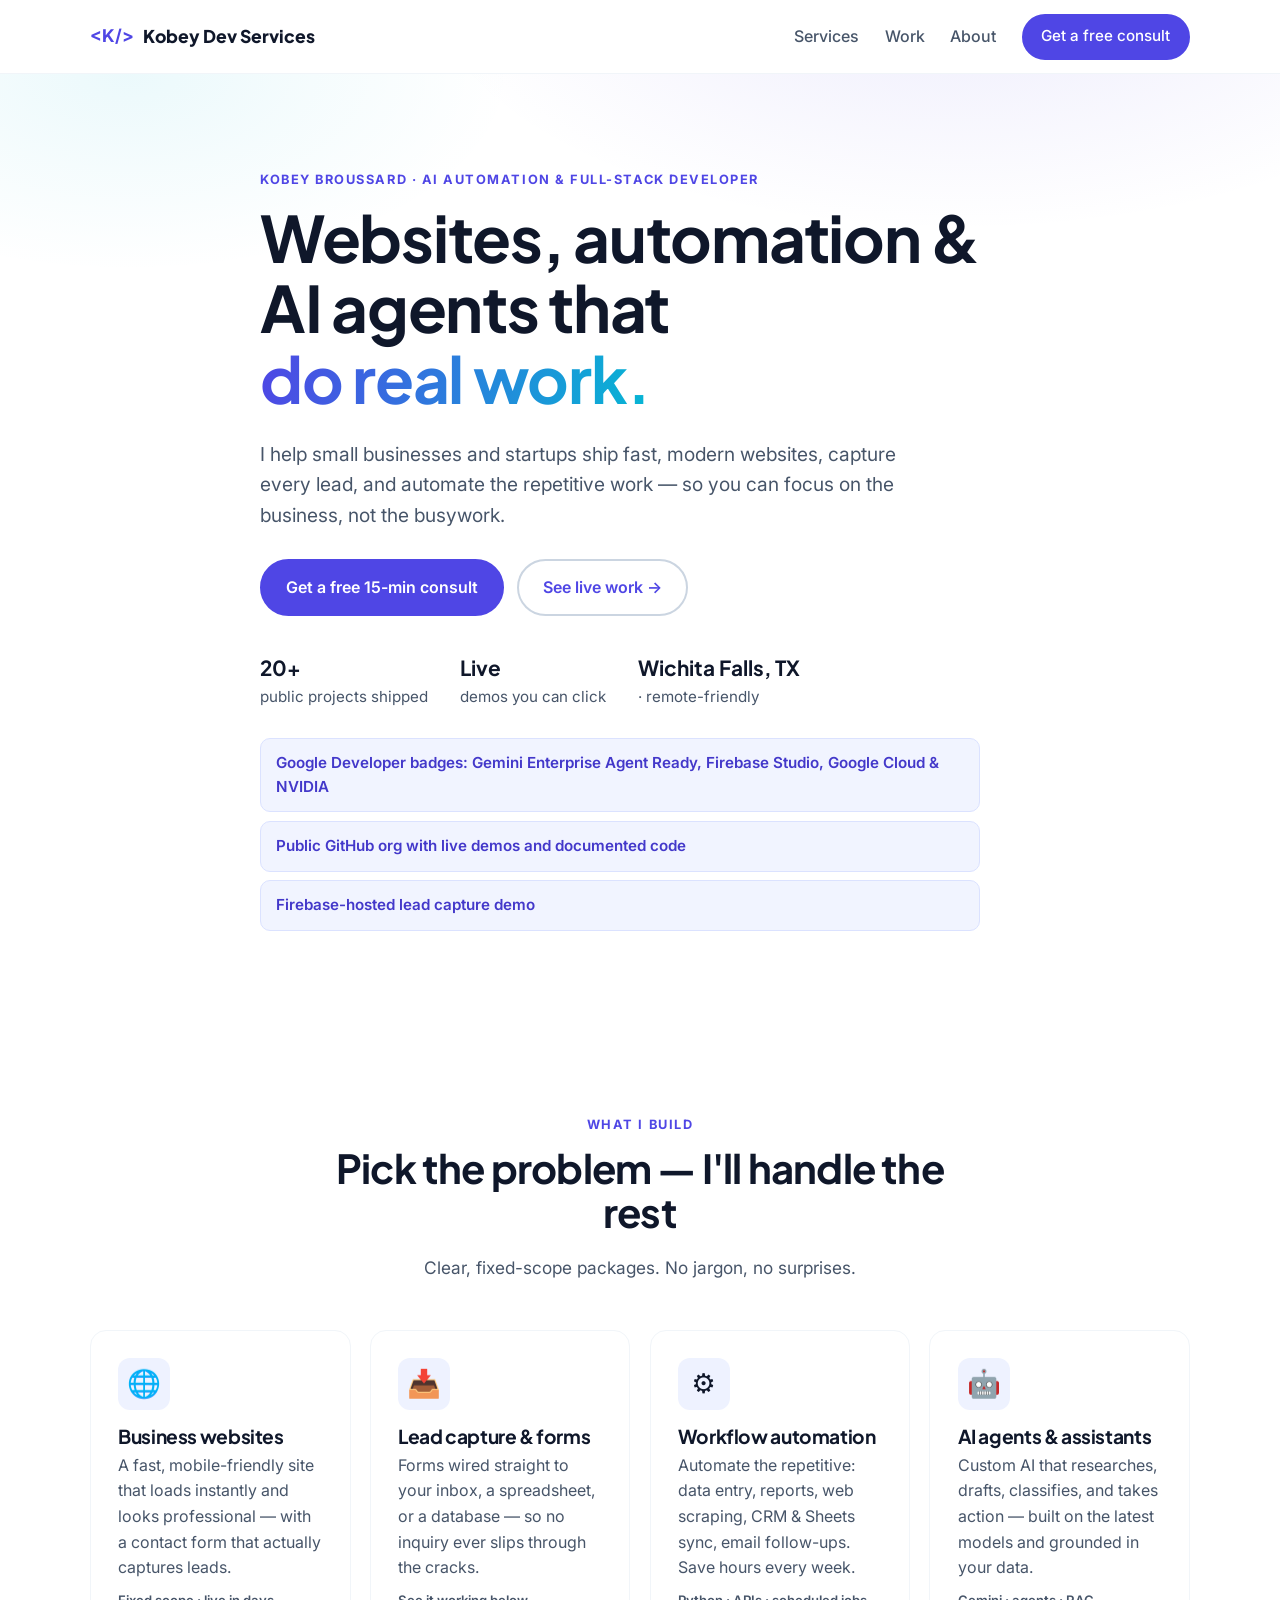
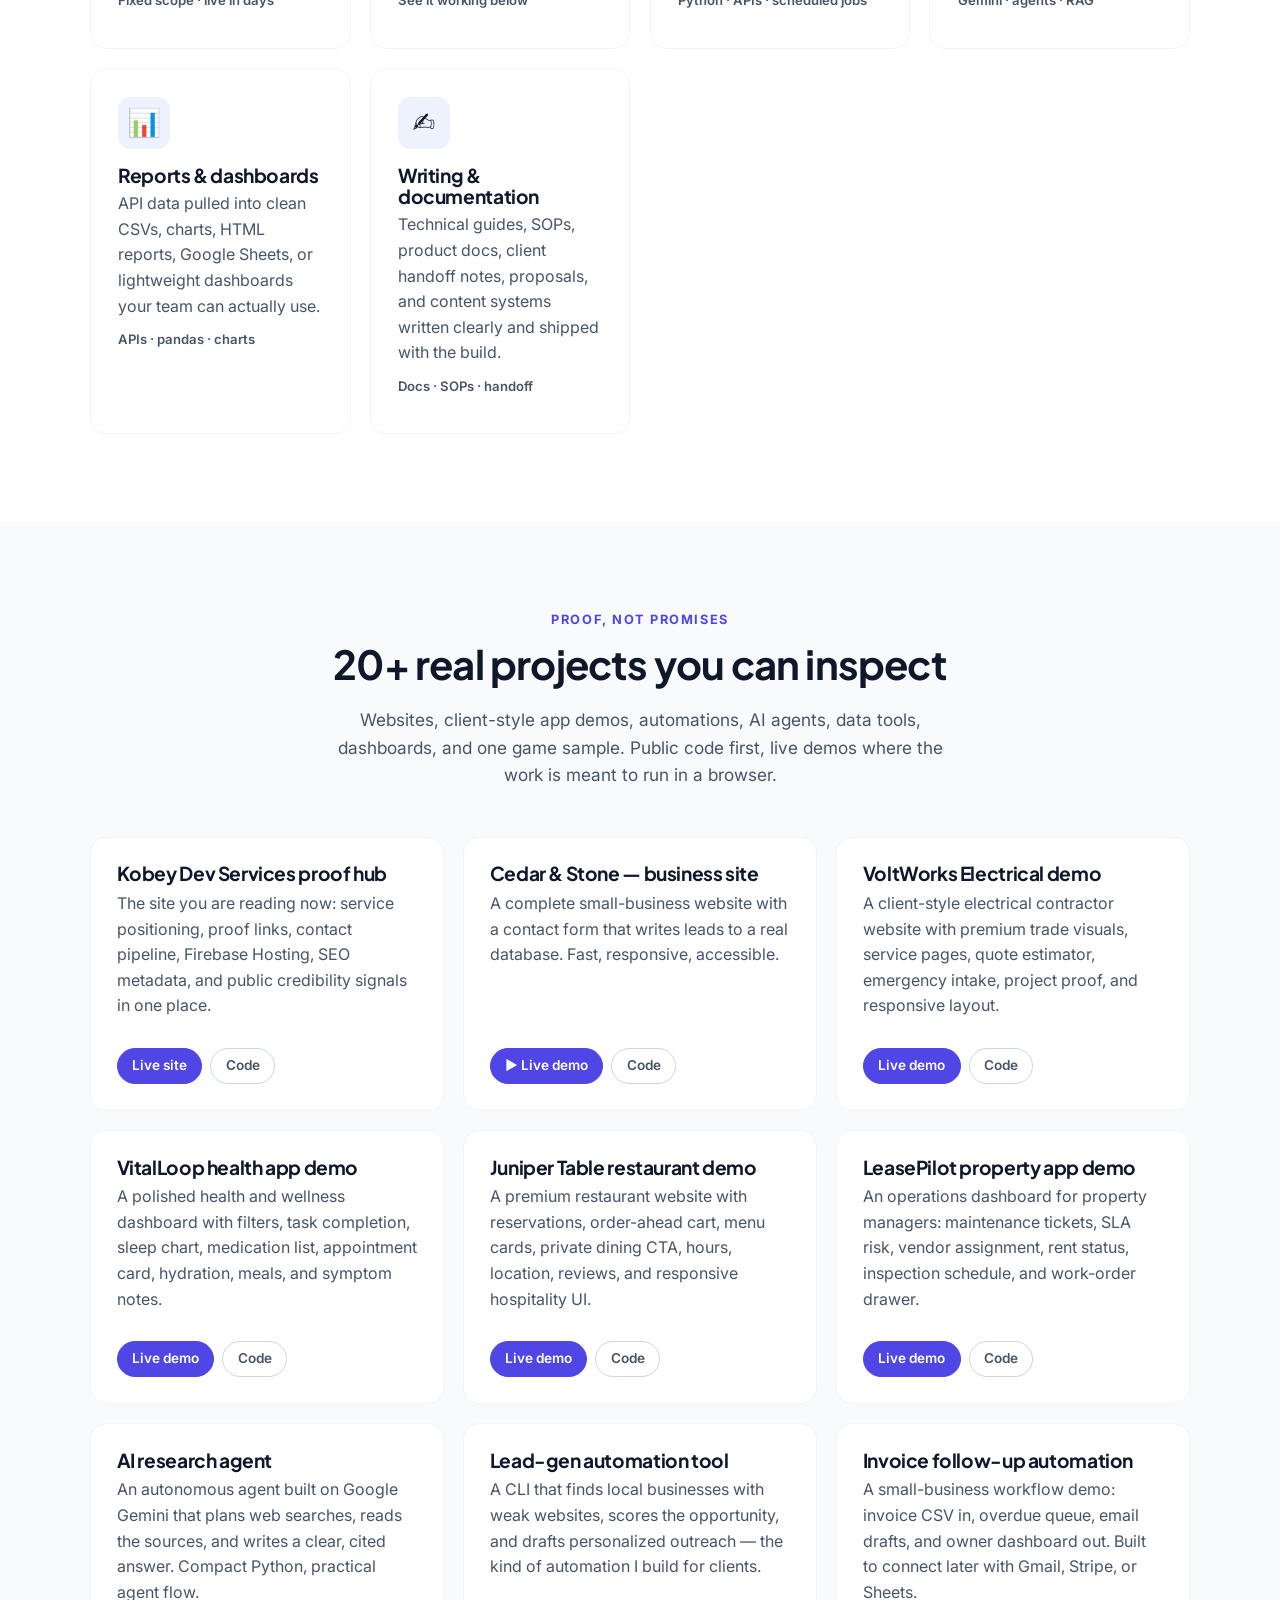
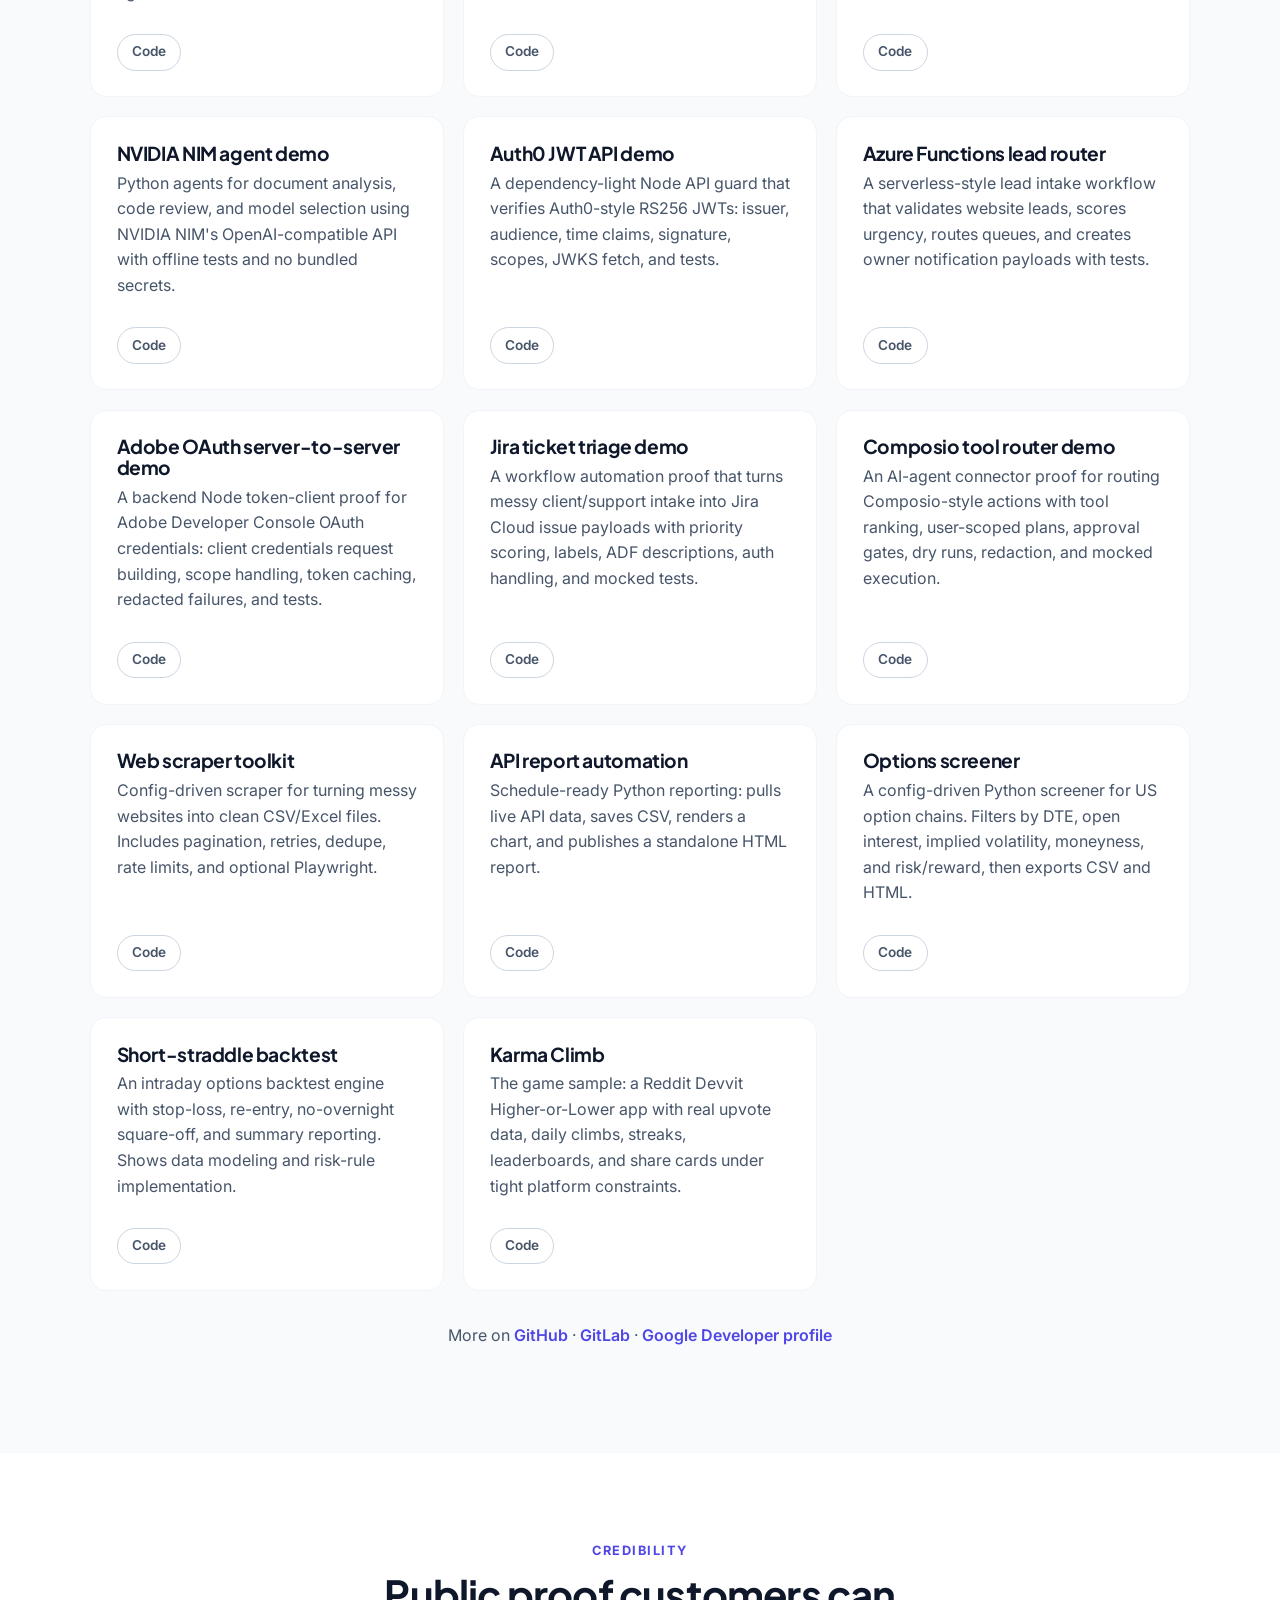
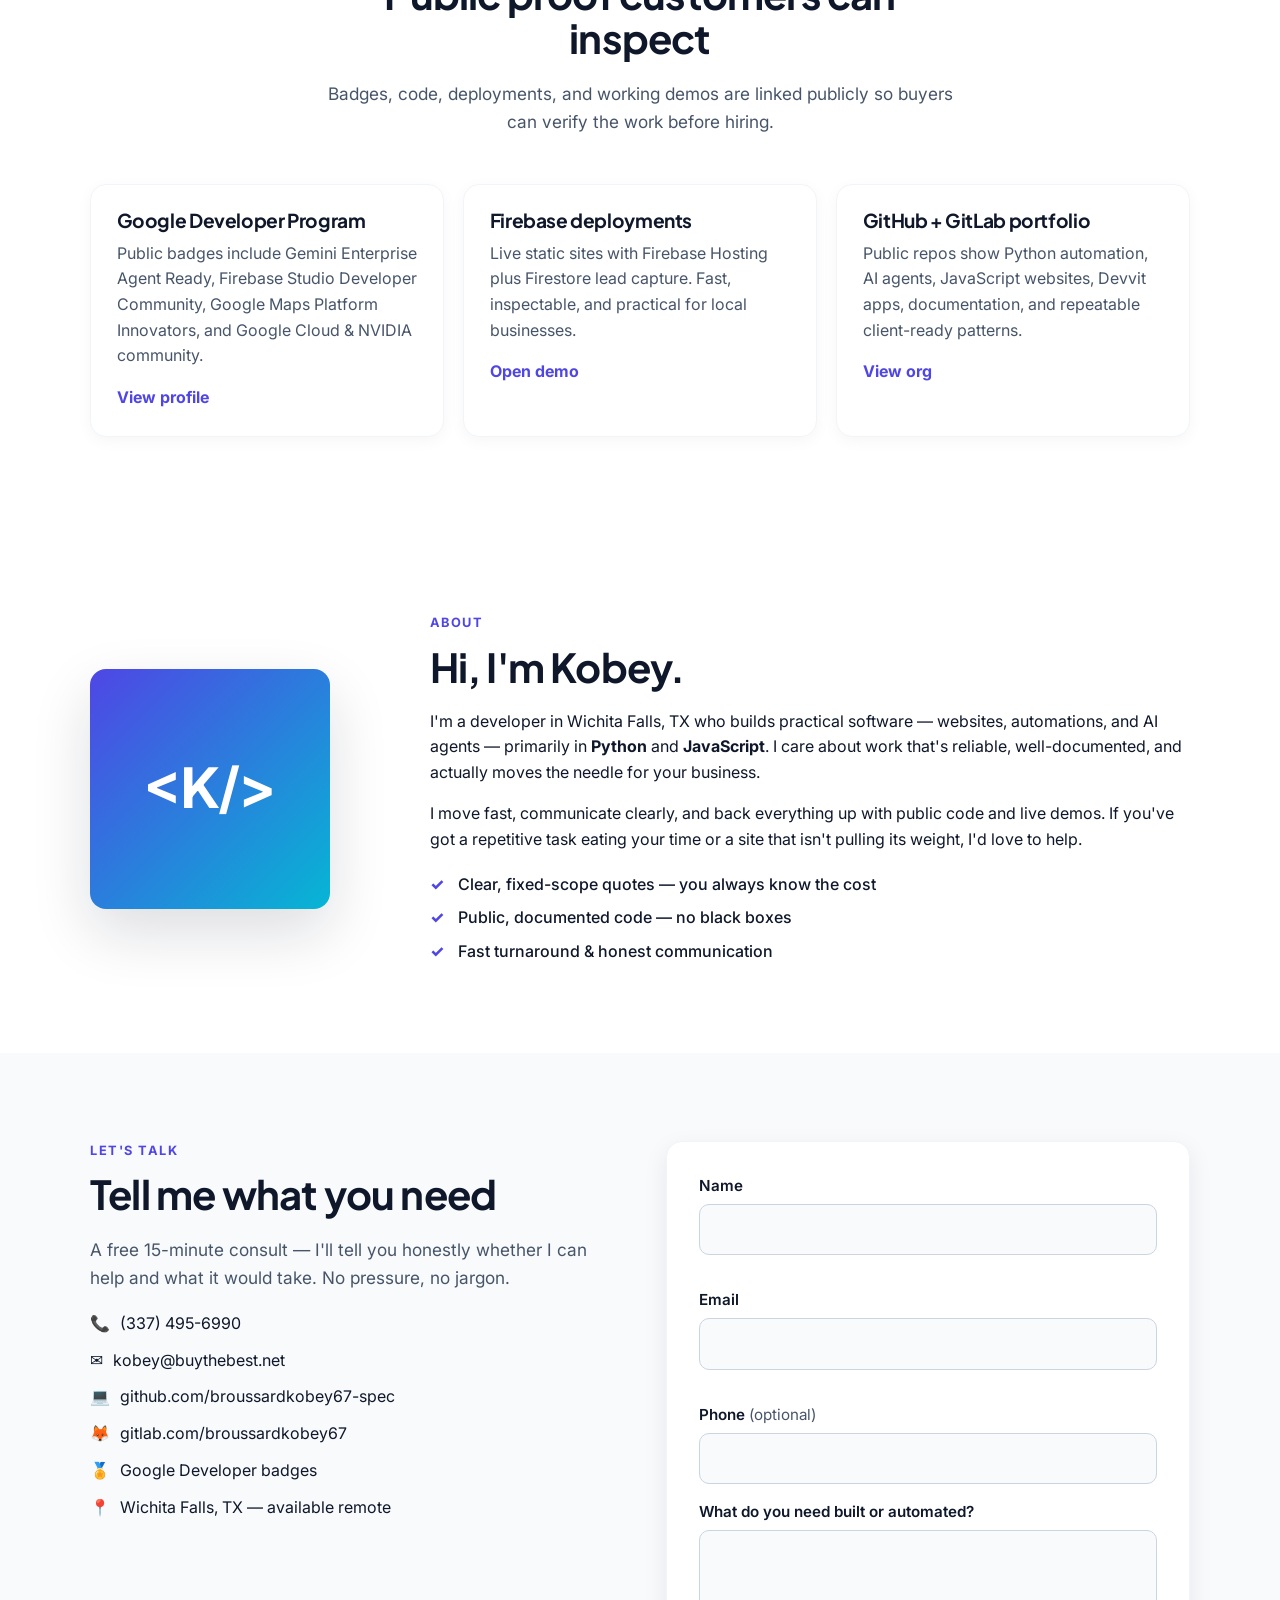
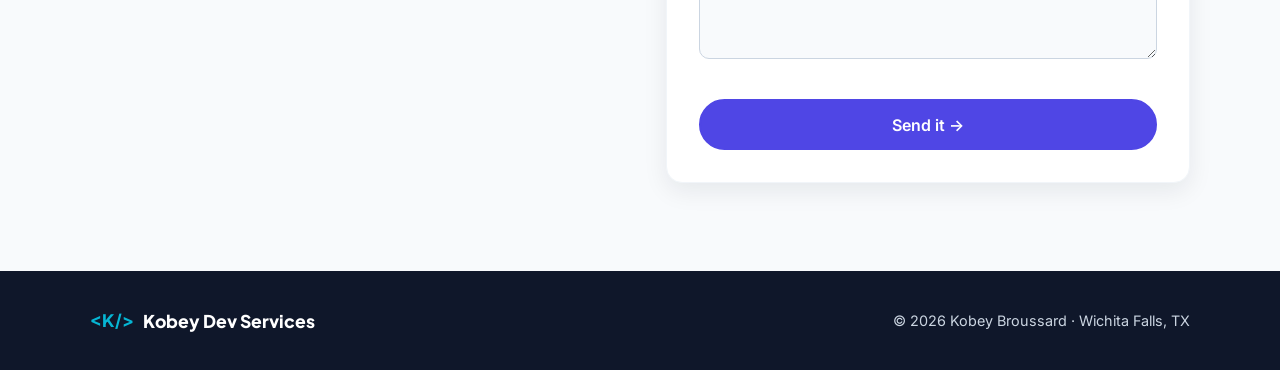
==== index.html @ c9ac6aba "Add Composio connector proof link" ====
<!DOCTYPE html>
<html lang="en">
<head>
  <meta charset="UTF-8" />
  <meta name="viewport" content="width=device-width, initial-scale=1.0" />
  <title>Kobey Broussard | Kobey Dev Services — AI Automation & Web Development</title>
  <meta name="description" content="Kobey Broussard (Kobey Dev Services) — I build business websites, lead-capture forms, workflow automation, and AI agents for small businesses and startups. Wichita Falls, TX. Available for freelance & contract work." />
  <meta name="author" content="Kobey Broussard" />
  <meta name="keywords" content="web developer, AI automation, AI agents, business websites, freelance developer, workflow automation, Python, JavaScript, Wichita Falls TX, small business websites" />
  <meta name="robots" content="index, follow, max-image-preview:large" />
  <meta name="theme-color" content="#4f46e5" />
  <link rel="canonical" href="https://kobeydev.web.app/" />

  <!-- Open Graph -->
  <meta property="og:title" content="Kobey Broussard | Kobey Dev Services" />
  <meta property="og:description" content="Websites, automation, and AI agents that do real work — built fast, built right." />
  <meta property="og:type" content="website" />
  <meta property="og:url" content="https://kobeydev.web.app/" />
  <meta property="og:site_name" content="Kobey Dev Services" />
  <meta property="og:locale" content="en_US" />
  <meta property="og:image" content="https://kobeydev.web.app/assets/og-image.png" />
  <meta property="og:image:width" content="1200" />
  <meta property="og:image:height" content="630" />
  <meta property="og:image:alt" content="Kobey Dev Services — websites, automation & AI agents that do real work." />

  <!-- Twitter Card -->
  <meta name="twitter:card" content="summary_large_image" />
  <meta name="twitter:title" content="Kobey Broussard | Kobey Dev Services" />
  <meta name="twitter:description" content="Websites, automation, and AI agents that do real work — built fast, built right." />
  <meta name="twitter:image" content="https://kobeydev.web.app/assets/og-image.png" />

  <link rel="icon" href="assets/favicon.svg" type="image/svg+xml" />
  <link rel="apple-touch-icon" href="assets/apple-touch-icon.png" />
  <link rel="preconnect" href="https://fonts.googleapis.com" />
  <link rel="preconnect" href="https://fonts.gstatic.com" crossorigin />
  <link href="https://fonts.googleapis.com/css2?family=Plus+Jakarta+Sans:wght@500;600;700;800&family=Inter:wght@400;500;600&display=swap" rel="stylesheet" />
  <link rel="stylesheet" href="css/styles.css?v=20260613" />

  <script type="application/ld+json">
  {
    "@context": "https://schema.org",
    "@graph": [
      {
        "@type": "ProfessionalService",
        "@id": "https://kobeydev.web.app/#business",
        "name": "Kobey Dev Services",
        "description": "Web development, workflow automation, AI agents, data cleanup, dashboards, and technical writing for small businesses and startups.",
        "url": "https://kobeydev.web.app/",
        "image": "https://kobeydev.web.app/assets/og-image.png",
        "telephone": "+1-337-495-6990",
        "email": "kobey@buythebest.net",
        "priceRange": "$$",
        "areaServed": { "@type": "Country", "name": "United States" },
        "address": {
          "@type": "PostalAddress",
          "addressLocality": "Wichita Falls",
          "addressRegion": "TX",
          "addressCountry": "US"
        },
        "founder": { "@id": "https://kobeydev.web.app/#kobey" },
        "knowsAbout": ["Web Development", "Workflow Automation", "AI Agents", "Python", "JavaScript", "Lead Generation", "Web Scraping", "Dashboards", "Technical Writing"],
        "makesOffer": [
          { "@type": "Offer", "itemOffered": { "@type": "Service", "name": "Business websites" } },
          { "@type": "Offer", "itemOffered": { "@type": "Service", "name": "Lead capture & forms" } },
          { "@type": "Offer", "itemOffered": { "@type": "Service", "name": "Workflow automation" } },
          { "@type": "Offer", "itemOffered": { "@type": "Service", "name": "AI agents & assistants" } },
          { "@type": "Offer", "itemOffered": { "@type": "Service", "name": "Data scraping & cleanup" } },
          { "@type": "Offer", "itemOffered": { "@type": "Service", "name": "Technical writing & documentation" } }
        ]
      },
      {
        "@type": "Person",
        "@id": "https://kobeydev.web.app/#kobey",
        "name": "Kobey Broussard",
        "jobTitle": "AI Automation & Full-Stack Developer",
        "url": "https://kobeydev.web.app/",
        "worksFor": { "@id": "https://kobeydev.web.app/#business" },
        "knowsLanguage": "en",
        "address": {
          "@type": "PostalAddress",
          "addressLocality": "Wichita Falls",
          "addressRegion": "TX",
          "addressCountry": "US"
        },
        "sameAs": [
          "https://github.com/broussardkobey67-spec",
          "https://gitlab.com/broussardkobey67",
          "https://me.developers.google.com/u/116492041557080639666"
        ]
      }
    ]
  }
  </script>
  <script>document.documentElement.classList.add("js");</script>
</head>
<body>
  <a class="skip-link" href="#main">Skip to content</a>

  <header class="site-header" id="top">
    <div class="container nav-bar">
      <a class="brand" href="#top" aria-label="Kobey Dev Services home">
        <span class="brand-mark" aria-hidden="true">&lt;K/&gt;</span>
        <span class="brand-name">Kobey Dev Services</span>
      </a>
      <button class="nav-toggle" aria-expanded="false" aria-controls="nav-menu" aria-label="Open menu">
        <span></span><span></span><span></span>
      </button>
      <nav id="nav-menu" class="nav-menu" aria-label="Primary">
        <a href="#services">Services</a>
        <a href="#work">Work</a>
        <a href="#about">About</a>
        <a class="btn btn-sm" href="#contact">Get a free consult</a>
      </nav>
    </div>
  </header>

  <main id="main">
    <!-- HERO -->
    <section class="hero">
      <div class="container hero-inner reveal">
        <p class="eyebrow">Kobey Broussard · AI Automation &amp; Full-Stack Developer</p>
        <h1>Websites, automation &amp; AI agents that<br><span class="grad">do real work.</span></h1>
        <p class="lead">I help small businesses and startups ship fast, modern websites,
          capture every lead, and automate the repetitive work — so you can focus on the
          business, not the busywork.</p>
        <div class="hero-actions">
          <a class="btn" href="#contact">Get a free 15-min consult</a>
          <a class="btn btn-ghost" href="#work">See live work →</a>
        </div>
        <ul class="trust-row">
          <li><strong>20+</strong> public projects shipped</li>
          <li><strong>Live</strong> demos you can click</li>
          <li><strong>Wichita Falls, TX</strong> · remote-friendly</li>
        </ul>
        <div class="cred-strip" aria-label="Credibility signals">
          <a href="https://me.developers.google.com/u/116492041557080639666" target="_blank" rel="noopener">
            Google Developer badges: Gemini Enterprise Agent Ready, Firebase Studio, Google Cloud &amp; NVIDIA
          </a>
          <a href="https://github.com/git-agent-swarm" target="_blank" rel="noopener">
            Public GitHub org with live demos and documented code
          </a>
          <a href="https://cedarstone-demo.web.app" target="_blank" rel="noopener">
            Firebase-hosted lead capture demo
          </a>
        </div>
      </div>
    </section>

    <!-- SERVICES -->
    <section class="section" id="services">
      <div class="container">
        <header class="section-head reveal">
          <p class="eyebrow">What I build</p>
          <h2>Pick the problem — I'll handle the rest</h2>
          <p class="section-sub">Clear, fixed-scope packages. No jargon, no surprises.</p>
        </header>
        <div class="card-grid">
          <article class="card reveal">
            <div class="card-icon">🌐</div>
            <h3>Business websites</h3>
            <p>A fast, mobile-friendly site that loads instantly and looks professional —
              with a contact form that actually captures leads.</p>
            <p class="card-tag">Fixed scope · live in days</p>
          </article>
          <article class="card reveal">
            <div class="card-icon">📥</div>
            <h3>Lead capture &amp; forms</h3>
            <p>Forms wired straight to your inbox, a spreadsheet, or a database — so no
              inquiry ever slips through the cracks.</p>
            <p class="card-tag">See it working below</p>
          </article>
          <article class="card reveal">
            <div class="card-icon">⚙️</div>
            <h3>Workflow automation</h3>
            <p>Automate the repetitive: data entry, reports, web scraping, CRM &amp; Sheets
              sync, email follow-ups. Save hours every week.</p>
            <p class="card-tag">Python · APIs · scheduled jobs</p>
          </article>
          <article class="card reveal">
            <div class="card-icon">🤖</div>
            <h3>AI agents &amp; assistants</h3>
            <p>Custom AI that researches, drafts, classifies, and takes action — built on
              the latest models and grounded in your data.</p>
            <p class="card-tag">Gemini · agents · RAG</p>
          </article>
          <article class="card reveal">
            <div class="card-icon">📊</div>
            <h3>Reports &amp; dashboards</h3>
            <p>API data pulled into clean CSVs, charts, HTML reports, Google Sheets, or
              lightweight dashboards your team can actually use.</p>
            <p class="card-tag">APIs · pandas · charts</p>
          </article>
          <article class="card reveal">
            <div class="card-icon">✍️</div>
            <h3>Writing &amp; documentation</h3>
            <p>Technical guides, SOPs, product docs, client handoff notes, proposals, and
              content systems written clearly and shipped with the build.</p>
            <p class="card-tag">Docs · SOPs · handoff</p>
          </article>
        </div>
      </div>
    </section>

    <!-- WORK -->
    <section class="section section-alt" id="work">
      <div class="container">
        <header class="section-head reveal">
          <p class="eyebrow">Proof, not promises</p>
          <h2>20+ real projects you can inspect</h2>
          <p class="section-sub">Websites, client-style app demos, automations, AI agents,
            data tools, dashboards, and one game sample. Public code first, live demos where the work is meant to run in a browser.</p>
        </header>
        <div class="work-grid">
          <article class="work-card reveal">
            <h3>Kobey Dev Services proof hub</h3>
            <p>The site you are reading now: service positioning, proof links, contact pipeline,
              Firebase Hosting, SEO metadata, and public credibility signals in one place.</p>
            <div class="work-links">
              <a class="pill pill-live" href="https://kobeydev.web.app" target="_blank" rel="noopener">Live site</a>
              <a class="pill" href="https://github.com/git-agent-swarm/kobey-dev-services" target="_blank" rel="noopener">Code</a>
            </div>
          </article>
          <article class="work-card reveal">
            <h3>Cedar &amp; Stone — business site</h3>
            <p>A complete small-business website with a contact form that writes leads to a
              real database. Fast, responsive, accessible.</p>
            <div class="work-links">
              <a class="pill pill-live" href="https://cedarstone-demo.web.app" target="_blank" rel="noopener">▶ Live demo</a>
              <a class="pill" href="https://github.com/git-agent-swarm/smallbiz-website" target="_blank" rel="noopener">Code</a>
            </div>
          </article>
          <article class="work-card reveal">
            <h3>VoltWorks Electrical demo</h3>
            <p>A client-style electrical contractor website with premium trade visuals, service
              pages, quote estimator, emergency intake, project proof, and responsive layout.</p>
            <div class="work-links">
              <a class="pill pill-live" href="https://kobeydev.web.app/demos/voltworks/" target="_blank" rel="noopener">Live demo</a>
              <a class="pill" href="https://github.com/git-agent-swarm/kobey-dev-services/tree/main/demos/voltworks" target="_blank" rel="noopener">Code</a>
            </div>
          </article>
          <article class="work-card reveal">
            <h3>VitalLoop health app demo</h3>
            <p>A polished health and wellness dashboard with filters, task completion, sleep
              chart, medication list, appointment card, hydration, meals, and symptom notes.</p>
            <div class="work-links">
              <a class="pill pill-live" href="https://kobeydev.web.app/demos/vitalloop/" target="_blank" rel="noopener">Live demo</a>
              <a class="pill" href="https://github.com/git-agent-swarm/kobey-dev-services/tree/main/demos/vitalloop" target="_blank" rel="noopener">Code</a>
            </div>
          </article>
          <article class="work-card reveal">
            <h3>Juniper Table restaurant demo</h3>
            <p>A premium restaurant website with reservations, order-ahead cart, menu cards,
              private dining CTA, hours, location, reviews, and responsive hospitality UI.</p>
            <div class="work-links">
              <a class="pill pill-live" href="https://kobeydev.web.app/demos/juniper-table/" target="_blank" rel="noopener">Live demo</a>
              <a class="pill" href="https://github.com/git-agent-swarm/kobey-dev-services/tree/main/demos/juniper-table" target="_blank" rel="noopener">Code</a>
            </div>
          </article>
          <article class="work-card reveal">
            <h3>LeasePilot property app demo</h3>
            <p>An operations dashboard for property managers: maintenance tickets, SLA risk,
              vendor assignment, rent status, inspection schedule, and work-order drawer.</p>
            <div class="work-links">
              <a class="pill pill-live" href="https://kobeydev.web.app/demos/leasepilot/" target="_blank" rel="noopener">Live demo</a>
              <a class="pill" href="https://github.com/git-agent-swarm/kobey-dev-services/tree/main/demos/leasepilot" target="_blank" rel="noopener">Code</a>
            </div>
          </article>
          <article class="work-card reveal">
            <h3>AI research agent</h3>
            <p>An autonomous agent built on Google Gemini that plans web searches, reads the
              sources, and writes a clear, cited answer. Compact Python, practical agent flow.</p>
            <div class="work-links">
              <a class="pill" href="https://github.com/git-agent-swarm/gemini-research-agent" target="_blank" rel="noopener">Code</a>
            </div>
          </article>
          <article class="work-card reveal">
            <h3>Lead-gen automation tool</h3>
            <p>A CLI that finds local businesses with weak websites, scores the opportunity,
              and drafts personalized outreach — the kind of automation I build for clients.</p>
            <div class="work-links">
              <a class="pill" href="https://github.com/git-agent-swarm/leadgen-automator" target="_blank" rel="noopener">Code</a>
            </div>
          </article>
          <article class="work-card reveal">
            <h3>Invoice follow-up automation</h3>
            <p>A small-business workflow demo: invoice CSV in, overdue queue, email drafts,
              and owner dashboard out. Built to connect later with Gmail, Stripe, or Sheets.</p>
            <div class="work-links">
              <a class="pill" href="https://github.com/git-agent-swarm/invoice-followup-automation" target="_blank" rel="noopener">Code</a>
            </div>
          </article>
          <article class="work-card reveal">
            <h3>NVIDIA NIM agent demo</h3>
            <p>Python agents for document analysis, code review, and model selection using
              NVIDIA NIM's OpenAI-compatible API with offline tests and no bundled secrets.</p>
            <div class="work-links">
              <a class="pill" href="https://github.com/git-agent-swarm/nvidia-nim-agent-demo" target="_blank" rel="noopener">Code</a>
            </div>
          </article>
          <article class="work-card reveal">
            <h3>Auth0 JWT API demo</h3>
            <p>A dependency-light Node API guard that verifies Auth0-style RS256 JWTs:
              issuer, audience, time claims, signature, scopes, JWKS fetch, and tests.</p>
            <div class="work-links">
              <a class="pill" href="https://github.com/git-agent-swarm/auth0-jwt-api-demo" target="_blank" rel="noopener">Code</a>
            </div>
          </article>
          <article class="work-card reveal">
            <h3>Azure Functions lead router</h3>
            <p>A serverless-style lead intake workflow that validates website leads, scores
              urgency, routes queues, and creates owner notification payloads with tests.</p>
            <div class="work-links">
              <a class="pill" href="https://github.com/git-agent-swarm/azure-functions-lead-router-demo" target="_blank" rel="noopener">Code</a>
            </div>
          </article>
          <article class="work-card reveal">
            <h3>Adobe OAuth server-to-server demo</h3>
            <p>A backend Node token-client proof for Adobe Developer Console OAuth credentials:
              client credentials request building, scope handling, token caching, redacted failures, and tests.</p>
            <div class="work-links">
              <a class="pill" href="https://github.com/git-agent-swarm/adobe-oauth-server-to-server-demo" target="_blank" rel="noopener">Code</a>
            </div>
          </article>
          <article class="work-card reveal">
            <h3>Jira ticket triage demo</h3>
            <p>A workflow automation proof that turns messy client/support intake into Jira Cloud issue payloads
              with priority scoring, labels, ADF descriptions, auth handling, and mocked tests.</p>
            <div class="work-links">
              <a class="pill" href="https://github.com/git-agent-swarm/jira-ticket-triage-demo" target="_blank" rel="noopener">Code</a>
            </div>
          </article>
          <article class="work-card reveal">
            <h3>Composio tool router demo</h3>
            <p>An AI-agent connector proof for routing Composio-style actions with tool ranking,
              user-scoped plans, approval gates, dry runs, redaction, and mocked execution.</p>
            <div class="work-links">
              <a class="pill" href="https://github.com/git-agent-swarm/composio-tool-router-demo" target="_blank" rel="noopener">Code</a>
            </div>
          </article>
          <article class="work-card reveal">
            <h3>Web scraper toolkit</h3>
            <p>Config-driven scraper for turning messy websites into clean CSV/Excel files.
              Includes pagination, retries, dedupe, rate limits, and optional Playwright.</p>
            <div class="work-links">
              <a class="pill" href="https://github.com/broussardkobey67-spec/web-scraper-toolkit" target="_blank" rel="noopener">Code</a>
            </div>
          </article>
          <article class="work-card reveal">
            <h3>API report automation</h3>
            <p>Schedule-ready Python reporting: pulls live API data, saves CSV, renders a
              chart, and publishes a standalone HTML report.</p>
            <div class="work-links">
              <a class="pill" href="https://github.com/broussardkobey67-spec/api-report-automation" target="_blank" rel="noopener">Code</a>
            </div>
          </article>
          <article class="work-card reveal">
            <h3>Options screener</h3>
            <p>A config-driven Python screener for US option chains. Filters by DTE, open
              interest, implied volatility, moneyness, and risk/reward, then exports CSV and HTML.</p>
            <div class="work-links">
              <a class="pill" href="https://github.com/broussardkobey67-spec/options-screener" target="_blank" rel="noopener">Code</a>
            </div>
          </article>
          <article class="work-card reveal">
            <h3>Short-straddle backtest</h3>
            <p>An intraday options backtest engine with stop-loss, re-entry, no-overnight
              square-off, and summary reporting. Shows data modeling and risk-rule implementation.</p>
            <div class="work-links">
              <a class="pill" href="https://github.com/broussardkobey67-spec/nifty-straddle-backtest" target="_blank" rel="noopener">Code</a>
            </div>
          </article>
          <article class="work-card reveal">
            <h3>Karma Climb</h3>
            <p>The game sample: a Reddit Devvit Higher-or-Lower app with real upvote data, daily climbs,
              streaks, leaderboards, and share cards under tight platform constraints.</p>
            <div class="work-links">
              <a class="pill" href="https://github.com/git-agent-swarm/karmaclimb" target="_blank" rel="noopener">Code</a>
            </div>
          </article>
        </div>
        <p class="work-more reveal">More on
          <a href="https://github.com/broussardkobey67-spec" target="_blank" rel="noopener">GitHub</a> ·
          <a href="https://gitlab.com/broussardkobey67" target="_blank" rel="noopener">GitLab</a> ·
          <a href="https://me.developers.google.com/u/116492041557080639666" target="_blank" rel="noopener">Google Developer profile</a>
        </p>
      </div>
    </section>

    <!-- CREDENTIALS -->
    <section class="section" id="credentials">
      <div class="container">
        <header class="section-head reveal">
          <p class="eyebrow">Credibility</p>
          <h2>Public proof customers can inspect</h2>
          <p class="section-sub">Badges, code, deployments, and working demos are linked
            publicly so buyers can verify the work before hiring.</p>
        </header>
        <div class="proof-grid">
          <article class="proof-card reveal">
            <h3>Google Developer Program</h3>
            <p>Public badges include Gemini Enterprise Agent Ready, Firebase Studio Developer
              Community, Google Maps Platform Innovators, and Google Cloud &amp; NVIDIA community.</p>
            <a href="https://me.developers.google.com/u/116492041557080639666" target="_blank" rel="noopener">View profile</a>
          </article>
          <article class="proof-card reveal">
            <h3>Firebase deployments</h3>
            <p>Live static sites with Firebase Hosting plus Firestore lead capture. Fast,
              inspectable, and practical for local businesses.</p>
            <a href="https://cedarstone-demo.web.app" target="_blank" rel="noopener">Open demo</a>
          </article>
          <article class="proof-card reveal">
            <h3>GitHub + GitLab portfolio</h3>
            <p>Public repos show Python automation, AI agents, JavaScript websites, Devvit
              apps, documentation, and repeatable client-ready patterns.</p>
            <a href="https://github.com/git-agent-swarm" target="_blank" rel="noopener">View org</a>
          </article>
        </div>
      </div>
    </section>

    <!-- ABOUT -->
    <section class="section" id="about">
      <div class="container about-grid">
        <div class="about-badge reveal" aria-hidden="true"><span>&lt;K/&gt;</span></div>
        <div class="about-copy reveal">
          <p class="eyebrow">About</p>
          <h2>Hi, I'm Kobey.</h2>
          <p>I'm a developer in Wichita Falls, TX who builds practical software — websites,
            automations, and AI agents — primarily in <strong>Python</strong> and
            <strong>JavaScript</strong>. I care about work that's reliable, well-documented,
            and actually moves the needle for your business.</p>
          <p>I move fast, communicate clearly, and back everything up with public code and
            live demos. If you've got a repetitive task eating your time or a site that isn't
            pulling its weight, I'd love to help.</p>
          <ul class="check-list">
            <li>Clear, fixed-scope quotes — you always know the cost</li>
            <li>Public, documented code — no black boxes</li>
            <li>Fast turnaround &amp; honest communication</li>
          </ul>
        </div>
      </div>
    </section>

    <!-- CONTACT -->
    <section class="section section-alt" id="contact">
      <div class="container contact-grid">
        <div class="contact-copy reveal">
          <p class="eyebrow">Let's talk</p>
          <h2>Tell me what you need</h2>
          <p class="section-sub">A free 15-minute consult — I'll tell you honestly whether I
            can help and what it would take. No pressure, no jargon.</p>
          <ul class="contact-list">
            <li><span aria-hidden="true">📞</span> <a href="tel:+13374956990">(337) 495-6990</a></li>
            <li><span aria-hidden="true">✉️</span> <a href="mailto:kobey@buythebest.net">kobey@buythebest.net</a></li>
            <li><span aria-hidden="true">💻</span> <a href="https://github.com/broussardkobey67-spec" target="_blank" rel="noopener">github.com/broussardkobey67-spec</a></li>
            <li><span aria-hidden="true">🦊</span> <a href="https://gitlab.com/broussardkobey67" target="_blank" rel="noopener">gitlab.com/broussardkobey67</a></li>
            <li><span aria-hidden="true">🏅</span> <a href="https://me.developers.google.com/u/116492041557080639666" target="_blank" rel="noopener">Google Developer badges</a></li>
            <li><span aria-hidden="true">📍</span> Wichita Falls, TX — available remote</li>
          </ul>
        </div>
        <form class="contact-form reveal" novalidate>
          <div class="field">
            <label for="name">Name</label>
            <input id="name" name="name" type="text" autocomplete="name" required />
            <small class="error" data-for="name"></small>
          </div>
          <div class="field">
            <label for="email">Email</label>
            <input id="email" name="email" type="email" autocomplete="email" required />
            <small class="error" data-for="email"></small>
          </div>
          <div class="field">
            <label for="phone">Phone <span class="opt">(optional)</span></label>
            <input id="phone" name="phone" type="tel" autocomplete="tel" />
          </div>
          <div class="field">
            <label for="message">What do you need built or automated?</label>
            <textarea id="message" name="message" rows="4" required></textarea>
            <small class="error" data-for="message"></small>
          </div>
          <button class="btn btn-block" type="submit">Send it →</button>
          <p class="form-note" data-form-note hidden></p>
        </form>
      </div>
    </section>
  </main>

  <footer class="site-footer">
    <div class="container footer-inner">
      <span class="brand brand-light"><span class="brand-mark" aria-hidden="true">&lt;K/&gt;</span> Kobey Dev Services</span>
      <p class="copyright">© <span data-year>2026</span> Kobey Broussard · Wichita Falls, TX</p>
    </div>
  </footer>

  <script type="module" src="js/firebase-form.js"></script>
  <script src="js/main.js" defer></script>
</body>
</html>
---- css/styles.css ----
/* Kobey Dev Services — personal brand / conversion landing page.
   Modern, professional, indigo-on-light. */

:root {
  --ink: #0f172a;
  --slate: #475569;
  --slate-300: #cbd5e1;
  --bg: #ffffff;
  --bg-soft: #f8fafc;
  --bg-soft-2: #f1f5f9;
  --brand: #4f46e5;
  --brand-600: #4338ca;
  --brand-50: #eef2ff;
  --accent: #06b6d4;

  --font-display: "Plus Jakarta Sans", system-ui, sans-serif;
  --font-body: "Inter", system-ui, -apple-system, Segoe UI, Roboto, sans-serif;

  --maxw: 1100px;
  --radius: 16px;
  --radius-sm: 10px;
  --shadow: 0 8px 24px rgba(15, 23, 42, 0.08);
  --shadow-lg: 0 24px 60px rgba(15, 23, 42, 0.14);
  --gap: clamp(1rem, 3vw, 2rem);
}

*, *::before, *::after { box-sizing: border-box; }
html { scroll-behavior: smooth; }
body {
  margin: 0; font-family: var(--font-body); color: var(--ink);
  background: var(--bg); line-height: 1.6; -webkit-font-smoothing: antialiased;
}
svg, img { max-width: 100%; display: block; }
a { color: inherit; text-decoration: none; }
h1, h2, h3 { font-family: var(--font-display); line-height: 1.1; margin: 0 0 .5em; font-weight: 700; letter-spacing: -0.02em; }
h1 { font-size: clamp(2.3rem, 6vw, 4rem); }
h2 { font-size: clamp(1.7rem, 3.6vw, 2.5rem); }
h3 { font-size: 1.2rem; }
p { margin: 0 0 1rem; }

.container { width: min(100% - 2.5rem, var(--maxw)); margin-inline: auto; }
.skip-link { position: absolute; left: -999px; background: var(--brand); color: #fff; padding: .6rem 1rem; border-radius: 0 0 8px 0; z-index: 200; }
.skip-link:focus { left: 0; }

.eyebrow { text-transform: uppercase; letter-spacing: .12em; font-size: .8rem; font-weight: 700; color: var(--brand); margin: 0 0 .7rem; }
.grad { background: linear-gradient(100deg, var(--brand), var(--accent)); -webkit-background-clip: text; background-clip: text; color: transparent; }

/* Buttons */
.btn {
  display: inline-flex; align-items: center; justify-content: center; gap: .5rem;
  background: var(--brand); color: #fff; padding: .85rem 1.5rem; border-radius: 999px;
  font-weight: 600; font-family: var(--font-body); font-size: 1rem; border: 2px solid var(--brand);
  cursor: pointer; transition: transform .15s ease, box-shadow .15s ease, background .15s ease;
}
.btn:hover { transform: translateY(-2px); box-shadow: 0 10px 24px rgba(79,70,229,.32); background: var(--brand-600); border-color: var(--brand-600); }
.btn:focus-visible { outline: 3px solid var(--accent); outline-offset: 2px; }
.btn-ghost { background: transparent; color: var(--brand); border-color: var(--slate-300); }
.btn-ghost:hover { background: var(--brand-50); box-shadow: none; }
.btn-sm { padding: .55rem 1.1rem; font-size: .95rem; }
.btn-block { width: 100%; }

/* Header / nav */
.site-header { position: sticky; top: 0; z-index: 100; background: rgba(255,255,255,.85); backdrop-filter: blur(10px); border-bottom: 1px solid var(--bg-soft-2); }
.nav-bar { display: flex; align-items: center; justify-content: space-between; padding: .85rem 0; }
.brand { display: inline-flex; align-items: center; gap: .55rem; font-family: var(--font-display); font-weight: 800; font-size: 1.1rem; }
.brand-mark { color: var(--brand); font-family: var(--font-body); font-weight: 700; }
.nav-menu { display: flex; align-items: center; gap: 1.6rem; }
.nav-menu a { font-weight: 500; color: var(--slate); transition: color .15s ease; }
.nav-menu a:hover { color: var(--brand); }
.nav-menu .btn { color: #fff; }
.nav-toggle { display: none; flex-direction: column; gap: 5px; background: none; border: 0; cursor: pointer; padding: .4rem; }
.nav-toggle span { width: 26px; height: 2px; background: var(--ink); border-radius: 2px; transition: transform .25s ease, opacity .2s ease; }

/* Hero */
.hero { padding: clamp(3rem, 9vw, 6rem) 0; background:
  radial-gradient(900px 420px at 75% -10%, rgba(79,70,229,.10), transparent 60%),
  radial-gradient(700px 360px at 10% 0%, rgba(6,182,212,.08), transparent 55%); }
.hero-inner { max-width: 760px; }
.hero h1 { margin-bottom: .4em; }
.lead { font-size: 1.2rem; color: var(--slate); max-width: 56ch; }
.hero-actions { display: flex; flex-wrap: wrap; gap: .8rem; margin: 1.8rem 0 0; }
.trust-row { list-style: none; display: flex; gap: 2rem; padding: 0; margin: 2.2rem 0 0; flex-wrap: wrap; color: var(--slate); font-size: .95rem; }
.trust-row strong { display: block; font-family: var(--font-display); font-size: 1.3rem; color: var(--ink); }
.cred-strip { display: grid; gap: .55rem; margin-top: 1.8rem; max-width: 720px; }
.cred-strip a { display: block; color: var(--brand-600); background: rgba(238,242,255,.8); border: 1px solid #dbe2ff; border-radius: var(--radius-sm); padding: .75rem .95rem; font-weight: 600; font-size: .95rem; }
.cred-strip a:hover { border-color: var(--brand); background: #fff; }

/* Sections */
.section { padding: clamp(3rem, 7vw, 5.5rem) 0; }
.section-alt { background: var(--bg-soft); }
.section-head { text-align: center; max-width: 640px; margin: 0 auto clamp(2rem, 4vw, 3rem); }
.section-sub { color: var(--slate); font-size: 1.08rem; }

/* Service cards */
.card-grid { display: grid; grid-template-columns: repeat(auto-fit, minmax(250px, 1fr)); gap: 1.2rem; }
.card { background: #fff; border: 1px solid var(--bg-soft-2); border-radius: var(--radius); padding: 1.7rem; transition: transform .18s ease, box-shadow .18s ease, border-color .18s ease; }
.card:hover { transform: translateY(-4px); box-shadow: var(--shadow); border-color: var(--brand); }
.card-icon { font-size: 1.7rem; width: 52px; height: 52px; display: grid; place-items: center; background: var(--brand-50); border-radius: 12px; margin-bottom: 1rem; }
.card h3 { margin-bottom: .35rem; }
.card p { margin: 0 0 .6rem; color: var(--slate); }
.card-tag { font-size: .82rem; font-weight: 600; color: var(--brand); margin: 0; }

/* Work */
.work-grid { display: grid; grid-template-columns: repeat(auto-fit, minmax(280px, 1fr)); gap: 1.2rem; }
.work-card { background: #fff; border: 1px solid var(--bg-soft-2); border-radius: var(--radius); padding: 1.6rem; display: flex; flex-direction: column; }
.work-card h3 { margin-bottom: .4rem; }
.work-card p { color: var(--slate); flex: 1; }
.work-links { display: flex; gap: .5rem; flex-wrap: wrap; margin-top: .8rem; }
.pill { font-size: .85rem; font-weight: 600; padding: .4rem .9rem; border-radius: 999px; border: 1.5px solid var(--slate-300); color: var(--slate); transition: all .15s ease; }
.pill:hover { border-color: var(--brand); color: var(--brand); }
.pill-live { background: var(--brand); color: #fff; border-color: var(--brand); }
.pill-live:hover { background: var(--brand-600); color: #fff; }
.work-more { text-align: center; margin-top: 2rem; color: var(--slate); }
.work-more a { color: var(--brand); font-weight: 600; }

/* Proof */
.proof-grid { display: grid; grid-template-columns: repeat(auto-fit, minmax(260px, 1fr)); gap: 1.2rem; }
.proof-card { background: #fff; border: 1px solid var(--bg-soft-2); border-radius: var(--radius); padding: 1.6rem; box-shadow: 0 4px 16px rgba(15,23,42,.04); }
.proof-card p { color: var(--slate); }
.proof-card a { color: var(--brand); font-weight: 700; }
.proof-card a:hover { color: var(--brand-600); }

/* About */
.about-grid { display: grid; grid-template-columns: .55fr 1.45fr; gap: clamp(1.5rem, 4vw, 3.5rem); align-items: center; }
.about-badge { aspect-ratio: 1; border-radius: var(--radius); background: linear-gradient(135deg, var(--brand), var(--accent)); display: grid; place-items: center; box-shadow: var(--shadow-lg); max-width: 240px; }
.about-badge span { font-family: var(--font-body); font-weight: 700; font-size: clamp(2.5rem, 6vw, 3.5rem); color: #fff; }
.check-list { list-style: none; padding: 0; margin: 1.2rem 0 0; display: grid; gap: .5rem; }
.check-list li { padding-left: 1.8rem; position: relative; font-weight: 500; }
.check-list li::before { content: "✓"; position: absolute; left: 0; color: var(--brand); font-weight: 800; }

/* Contact */
.contact-grid { display: grid; grid-template-columns: 1fr 1fr; gap: clamp(1.5rem, 4vw, 3.5rem); align-items: start; }
.contact-list { list-style: none; padding: 0; margin: 1.2rem 0 0; display: grid; gap: .7rem; }
.contact-list li { display: flex; gap: .6rem; align-items: center; word-break: break-word; }
.contact-list a:hover { color: var(--brand); }
.contact-form { background: #fff; padding: clamp(1.3rem, 3vw, 2rem); border-radius: var(--radius); box-shadow: var(--shadow); border: 1px solid var(--bg-soft-2); }
.field { margin-bottom: 1rem; }
.field label { display: block; font-weight: 600; margin-bottom: .35rem; font-size: .95rem; }
.field .opt { font-weight: 400; color: var(--slate); }
.field input, .field textarea { width: 100%; padding: .75rem .9rem; border: 1.5px solid var(--slate-300); border-radius: var(--radius-sm); font: inherit; background: var(--bg-soft); transition: border-color .15s ease, box-shadow .15s ease; }
.field input:focus, .field textarea:focus { outline: none; border-color: var(--brand); box-shadow: 0 0 0 3px rgba(79,70,229,.2); background: #fff; }
.field.invalid input, .field.invalid textarea { border-color: #dc2626; }
.error { color: #dc2626; font-size: .82rem; min-height: 1em; display: block; margin-top: .25rem; }
.form-note { background: var(--brand-50); color: var(--brand-600); padding: .8rem 1rem; border-radius: var(--radius-sm); font-size: .92rem; margin-top: 1rem; font-weight: 500; }

/* Footer */
.site-footer { background: var(--ink); color: #fff; padding: 2.2rem 0; }
.footer-inner { display: flex; justify-content: space-between; align-items: center; gap: 1rem; flex-wrap: wrap; }
.brand-light { color: #fff; }
.brand-light .brand-mark { color: var(--accent); }
.copyright { margin: 0; color: var(--slate-300); font-size: .9rem; }

/* Reveal hooks stay in markup, but content is never hidden on a sales page. */
.reveal { opacity: 1; transform: none; }
.js .reveal { opacity: 1; transform: none; transition: transform .25s ease; }
.js .reveal.in { opacity: 1; transform: none; }

/* Responsive */
@media (max-width: 820px) {
  .about-grid, .contact-grid { grid-template-columns: 1fr; }
  .about-badge { max-width: 160px; }
  .nav-toggle { display: flex; }
  .nav-menu { position: absolute; top: 100%; left: 0; right: 0; flex-direction: column; align-items: stretch; gap: 0; background: #fff; border-bottom: 1px solid var(--bg-soft-2); max-height: 0; overflow: hidden; transition: max-height .3s ease; }
  .nav-menu.open { max-height: 340px; }
  .nav-menu a { padding: .9rem 1.25rem; border-top: 1px solid var(--bg-soft-2); }
  .nav-menu .btn { margin: .8rem 1.25rem; }
  .nav-toggle[aria-expanded="true"] span:nth-child(1) { transform: translateY(7px) rotate(45deg); }
  .nav-toggle[aria-expanded="true"] span:nth-child(2) { opacity: 0; }
  .nav-toggle[aria-expanded="true"] span:nth-child(3) { transform: translateY(-7px) rotate(-45deg); }
}
@media (prefers-reduced-motion: reduce) {
  * { scroll-behavior: auto; }
  .js .reveal { transition: none; opacity: 1; transform: none; }
}
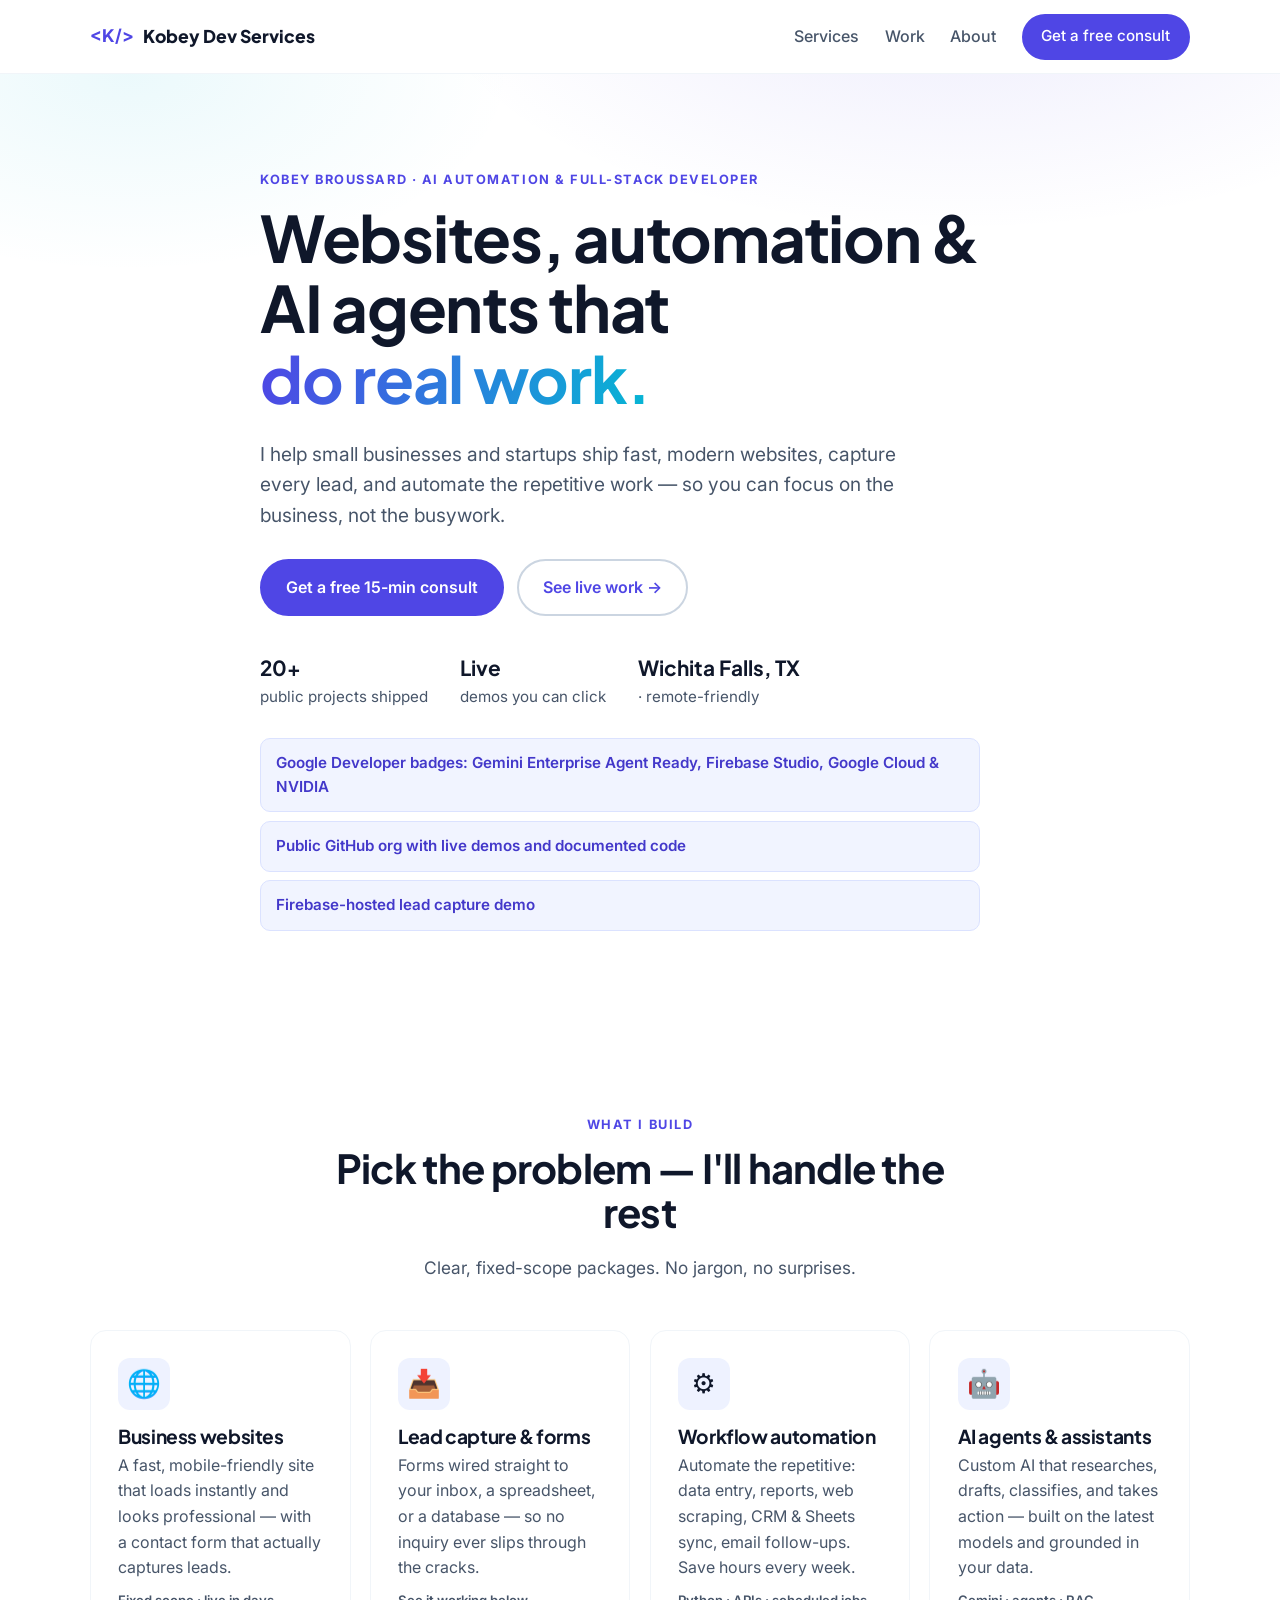
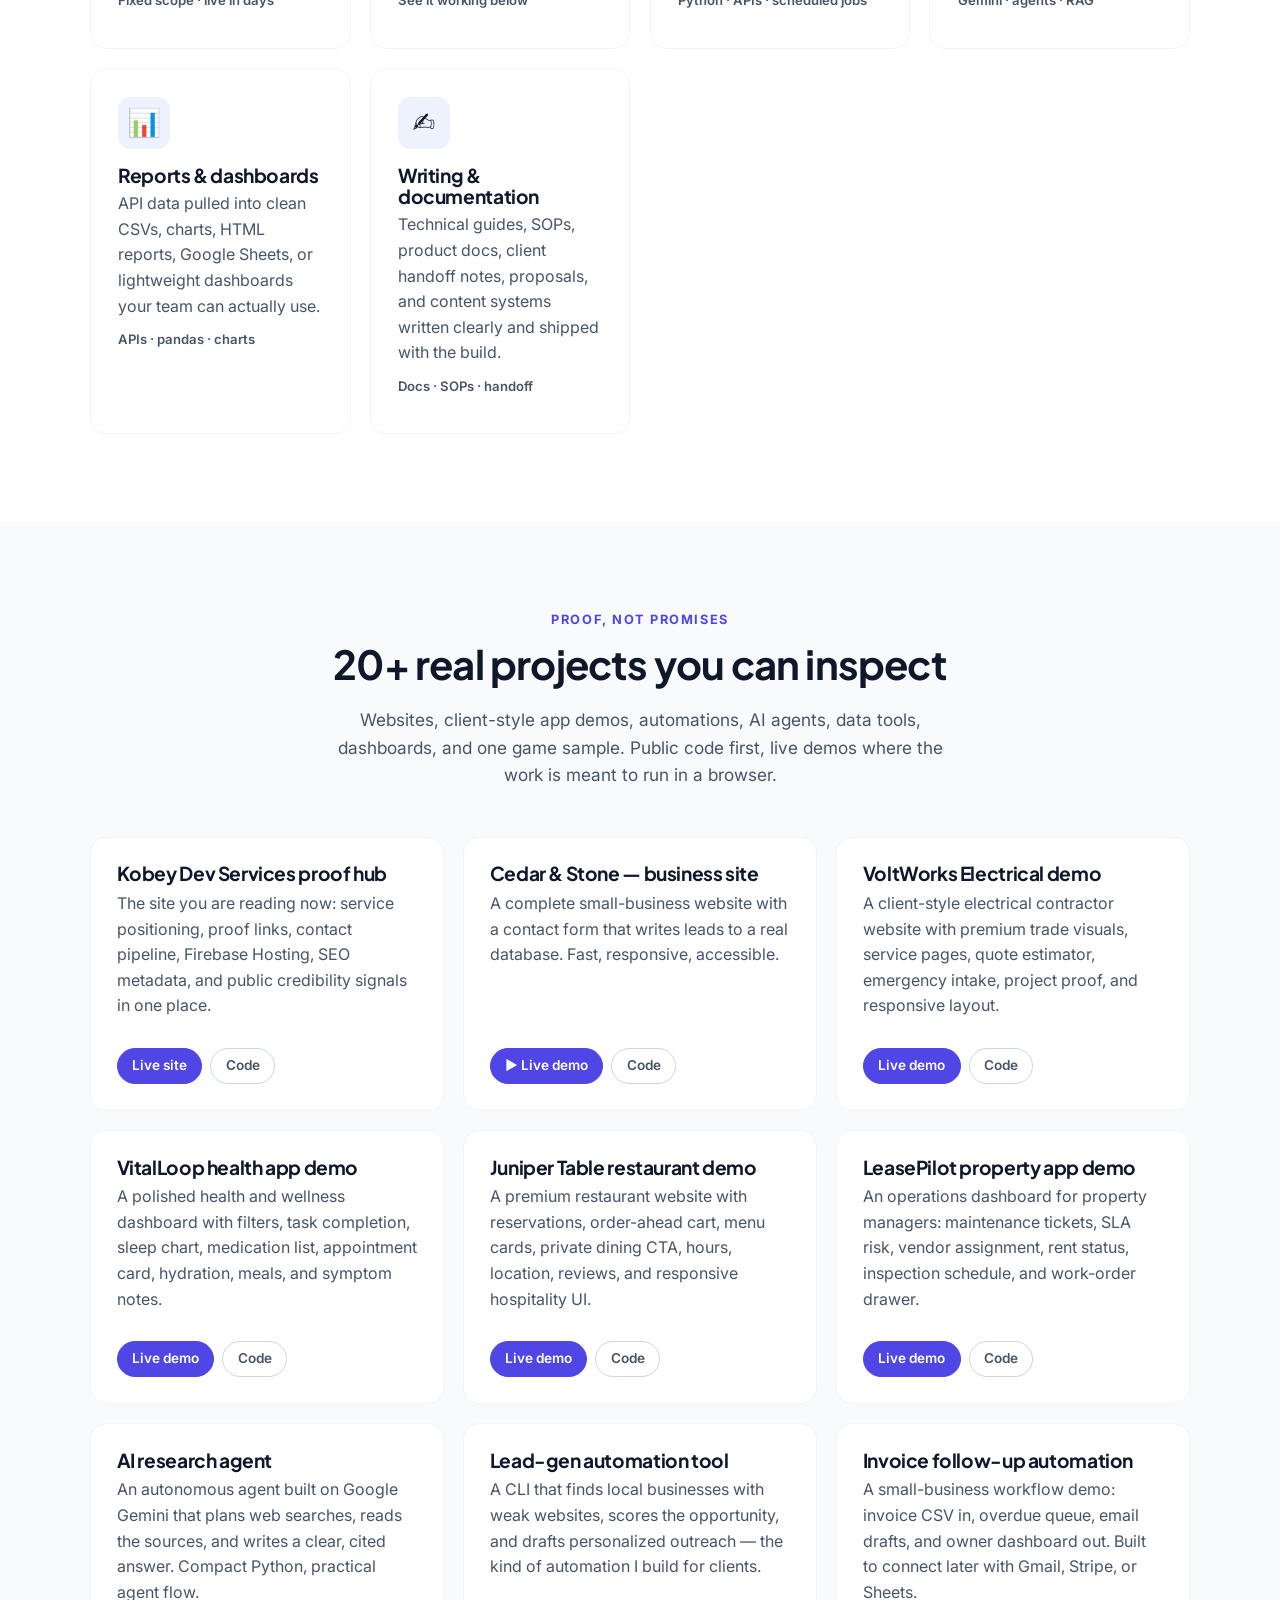
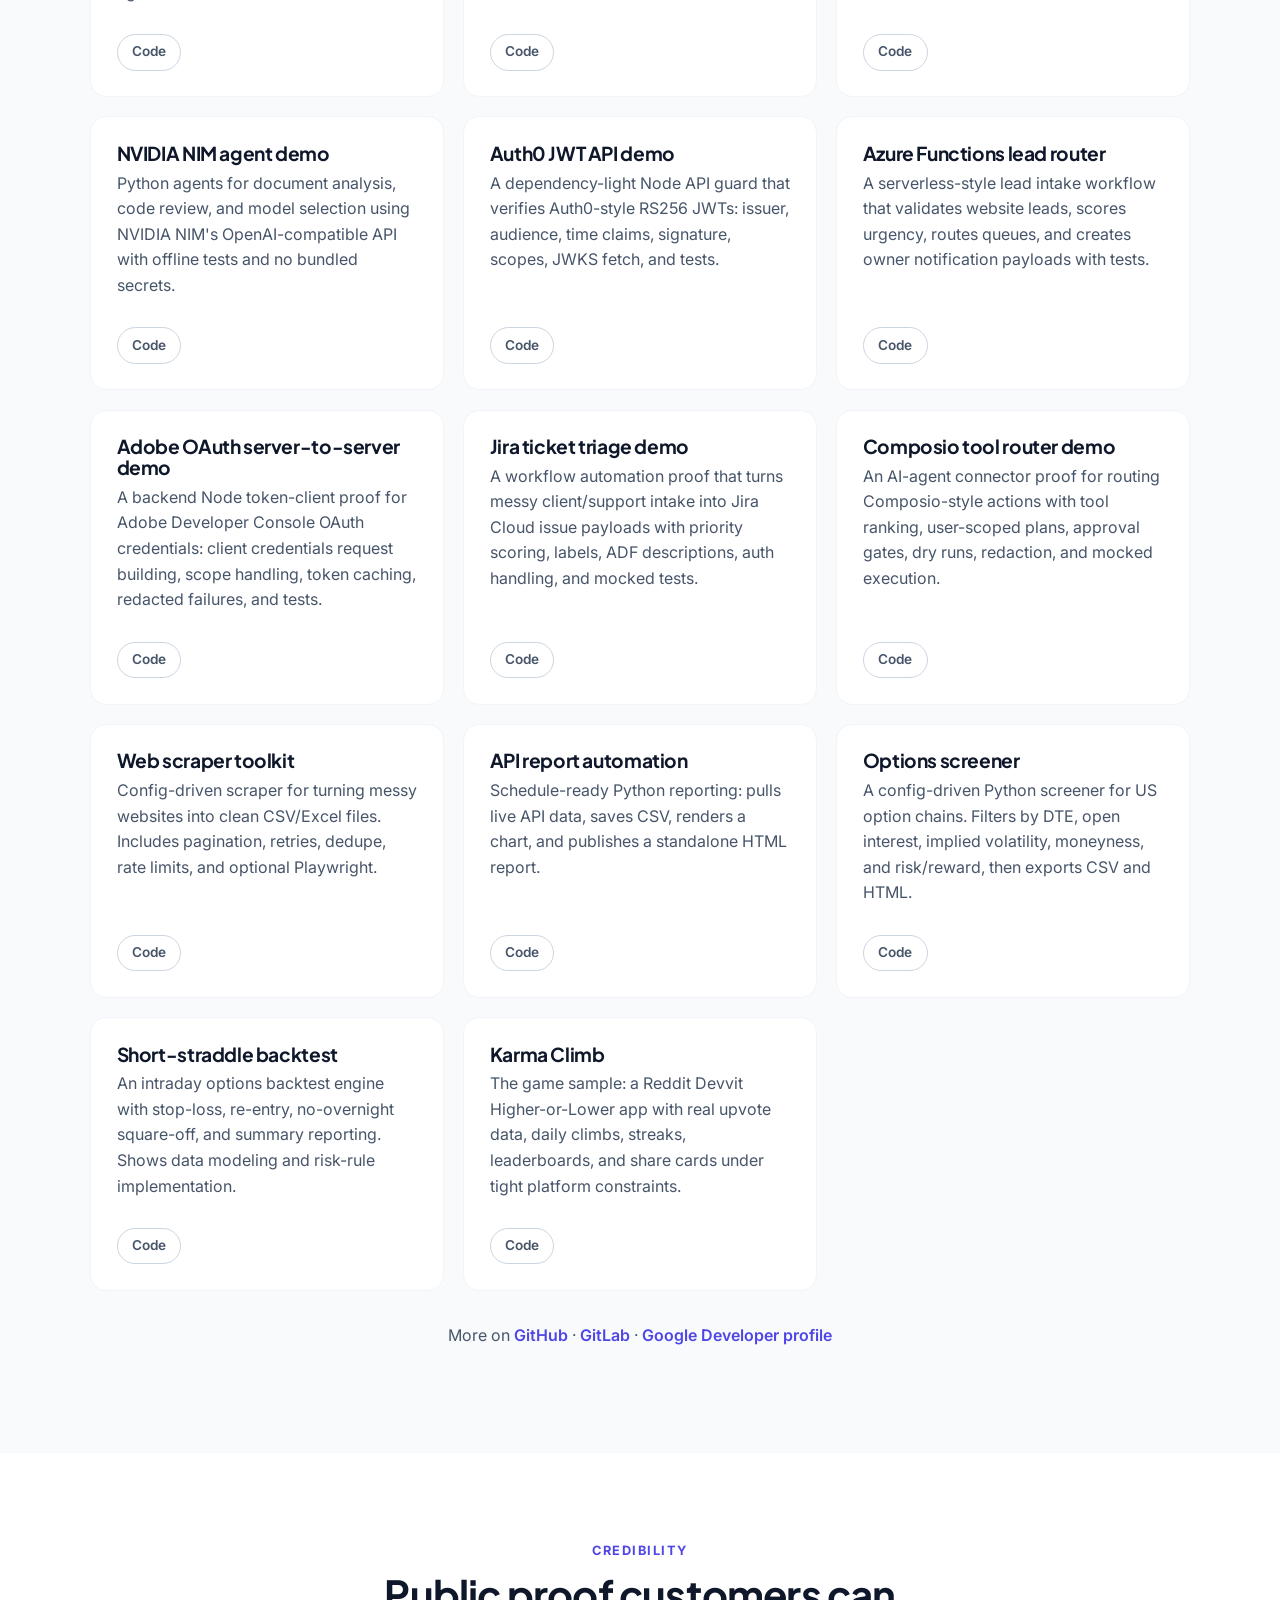
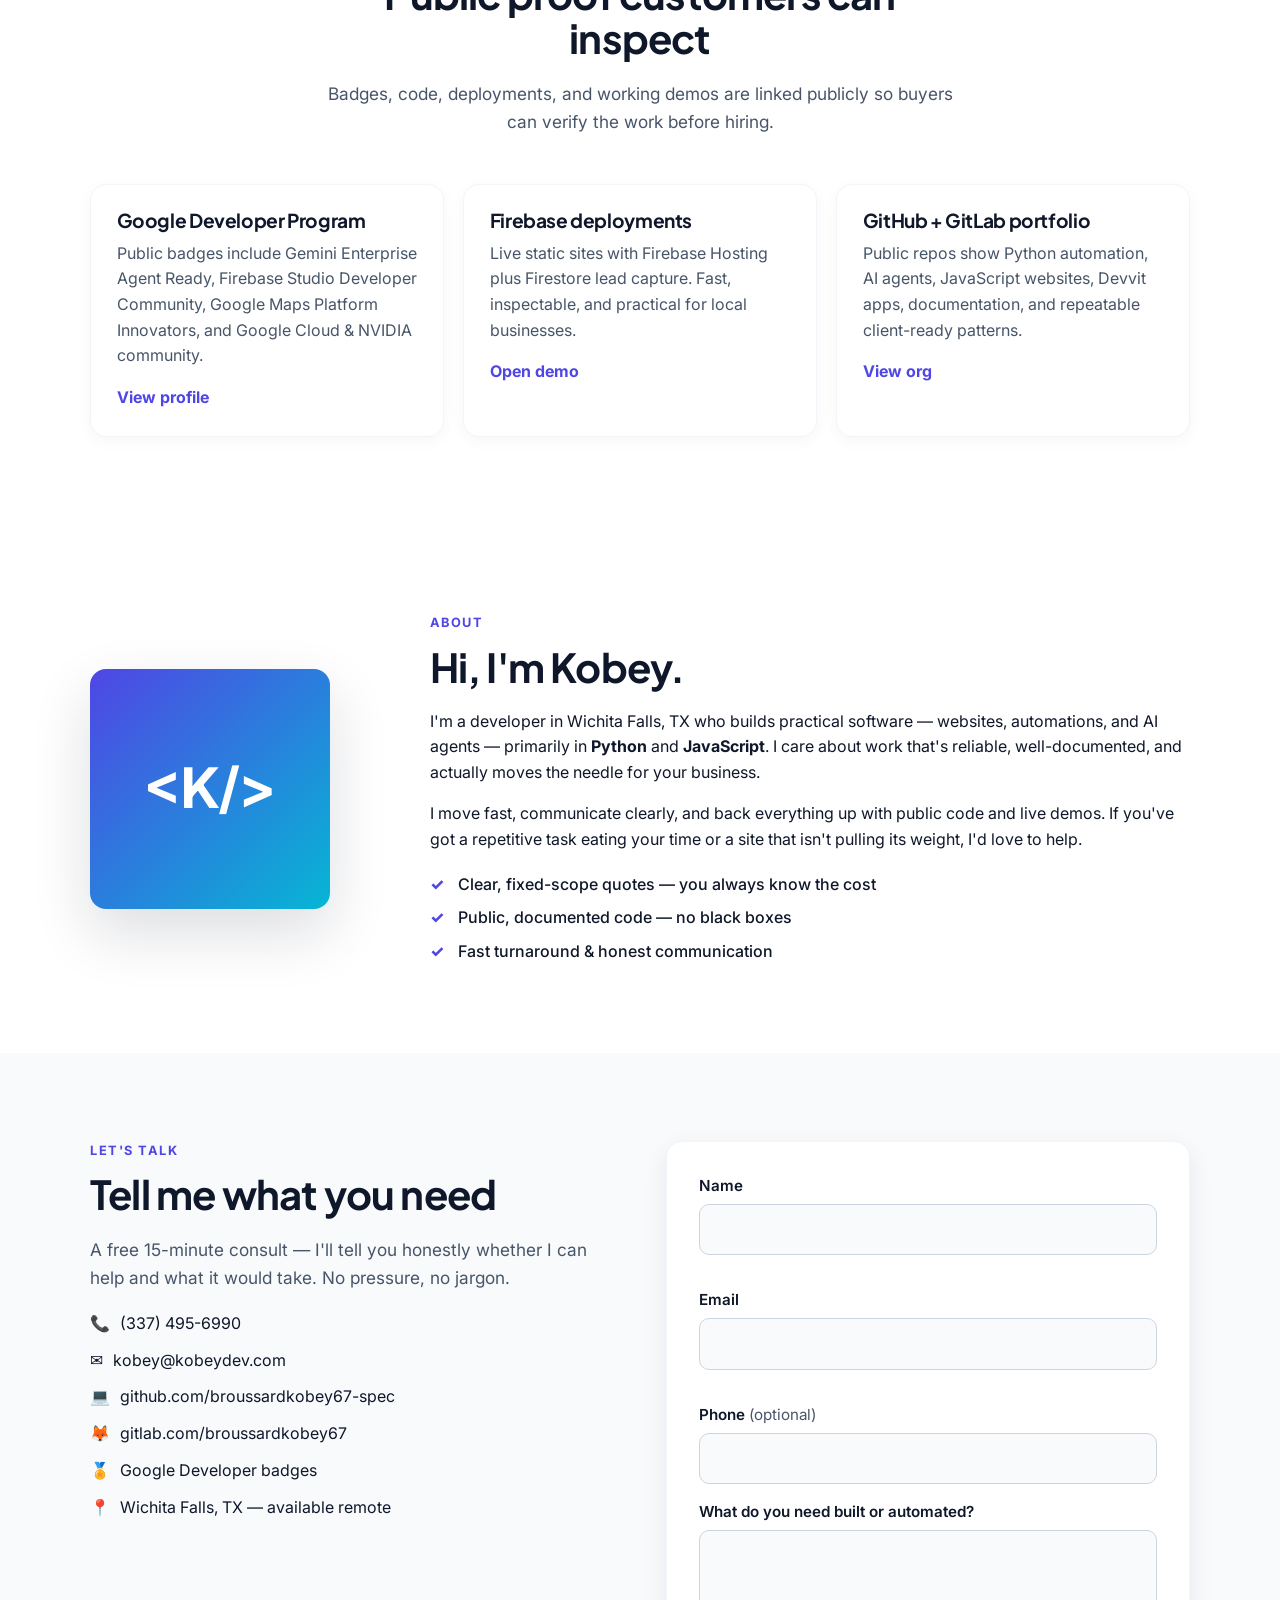
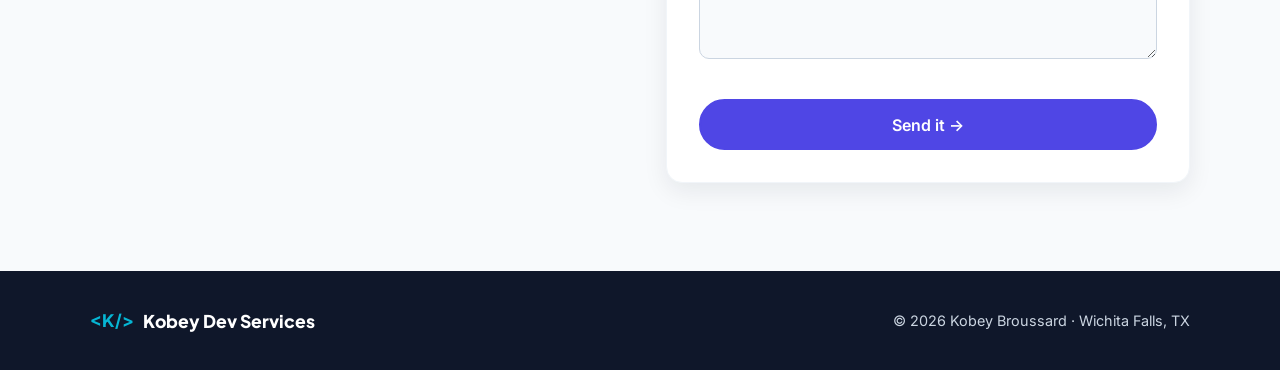
==== commit 1f3199f2: "Update contact email to kobey@kobeydev.com" ====
--- a/index.html
+++ b/index.html
@@ -48,7 +48,7 @@
         "url": "https://kobeydev.web.app/",
         "image": "https://kobeydev.web.app/assets/og-image.png",
         "telephone": "+1-337-495-6990",
-        "email": "kobey@buythebest.net",
+        "email": "kobey@kobeydev.com",
         "priceRange": "$$",
         "areaServed": { "@type": "Country", "name": "United States" },
         "address": {
@@ -451,7 +451,7 @@
             can help and what it would take. No pressure, no jargon.</p>
           <ul class="contact-list">
             <li><span aria-hidden="true">📞</span> <a href="tel:+13374956990">(337) 495-6990</a></li>
-            <li><span aria-hidden="true">✉️</span> <a href="mailto:kobey@buythebest.net">kobey@buythebest.net</a></li>
+            <li><span aria-hidden="true">✉️</span> <a href="mailto:kobey@kobeydev.com">kobey@kobeydev.com</a></li>
             <li><span aria-hidden="true">💻</span> <a href="https://github.com/broussardkobey67-spec" target="_blank" rel="noopener">github.com/broussardkobey67-spec</a></li>
             <li><span aria-hidden="true">🦊</span> <a href="https://gitlab.com/broussardkobey67" target="_blank" rel="noopener">gitlab.com/broussardkobey67</a></li>
             <li><span aria-hidden="true">🏅</span> <a href="https://me.developers.google.com/u/116492041557080639666" target="_blank" rel="noopener">Google Developer badges</a></li>
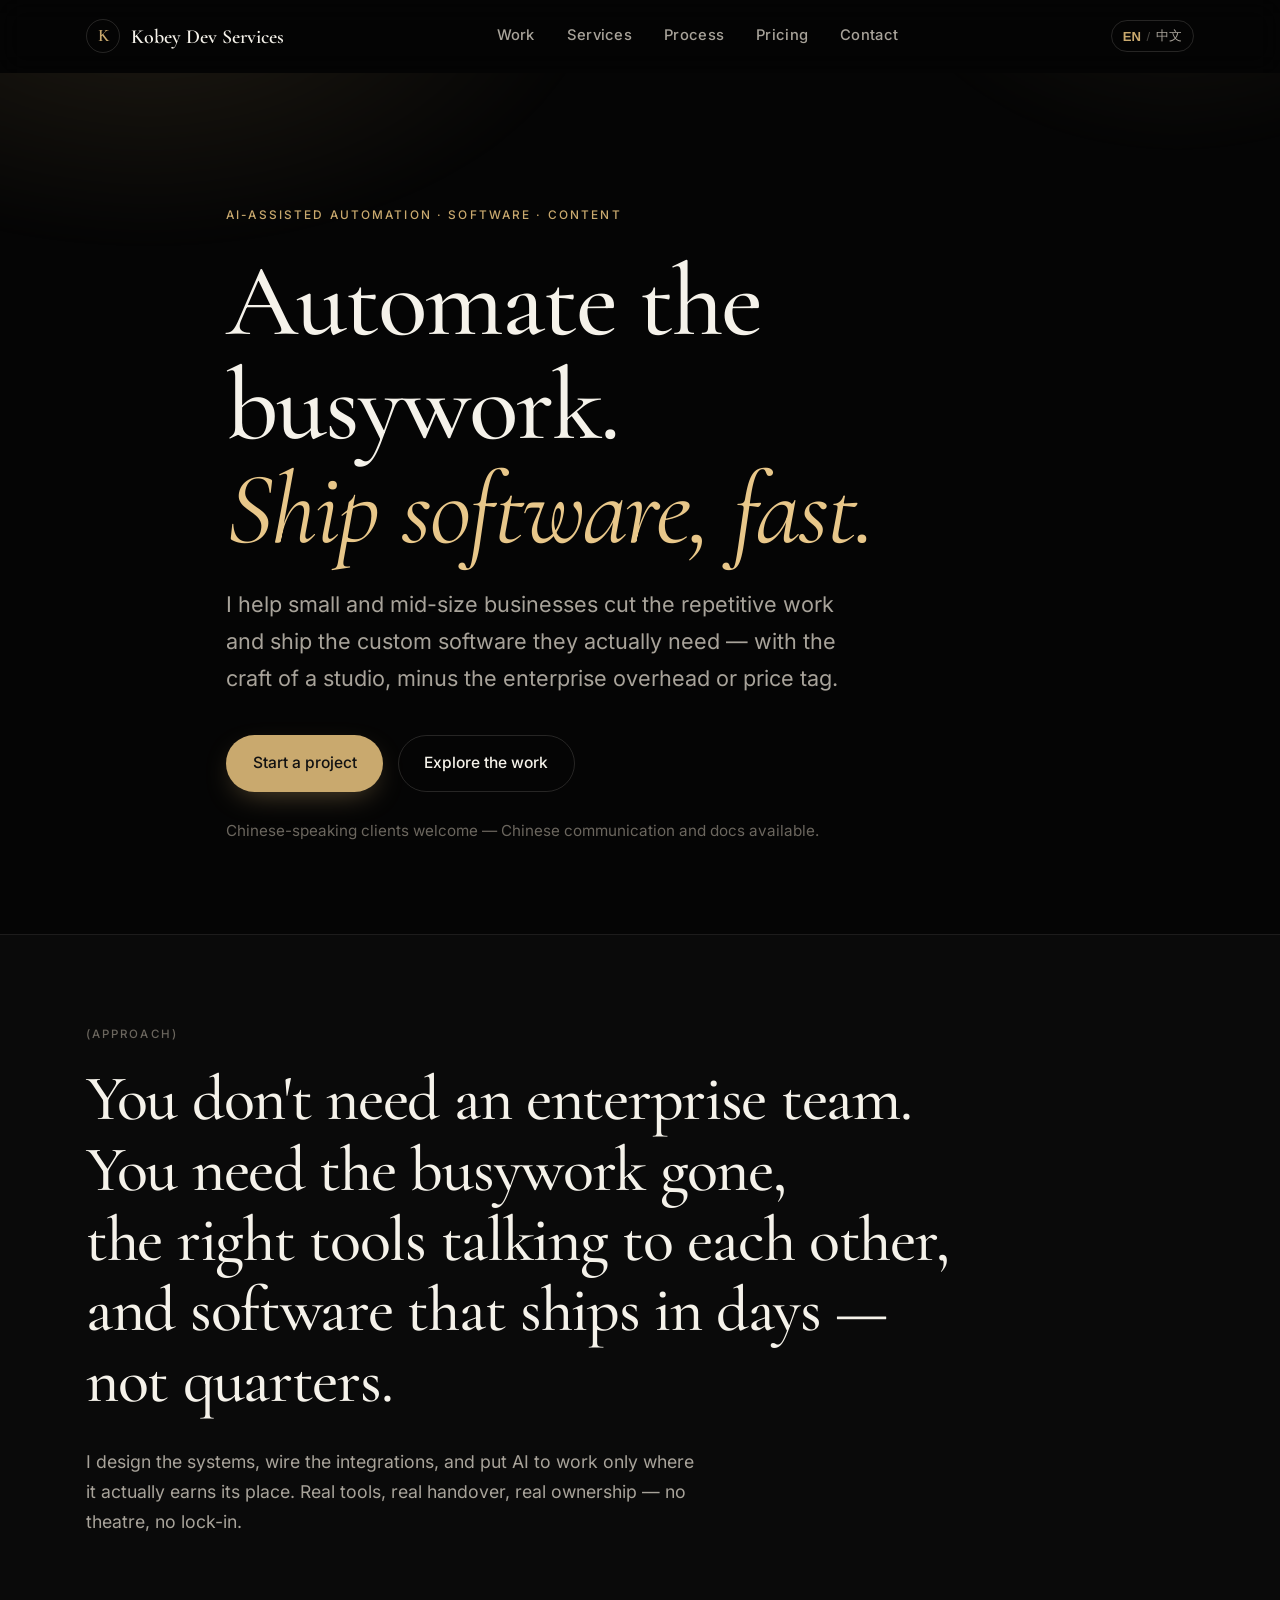
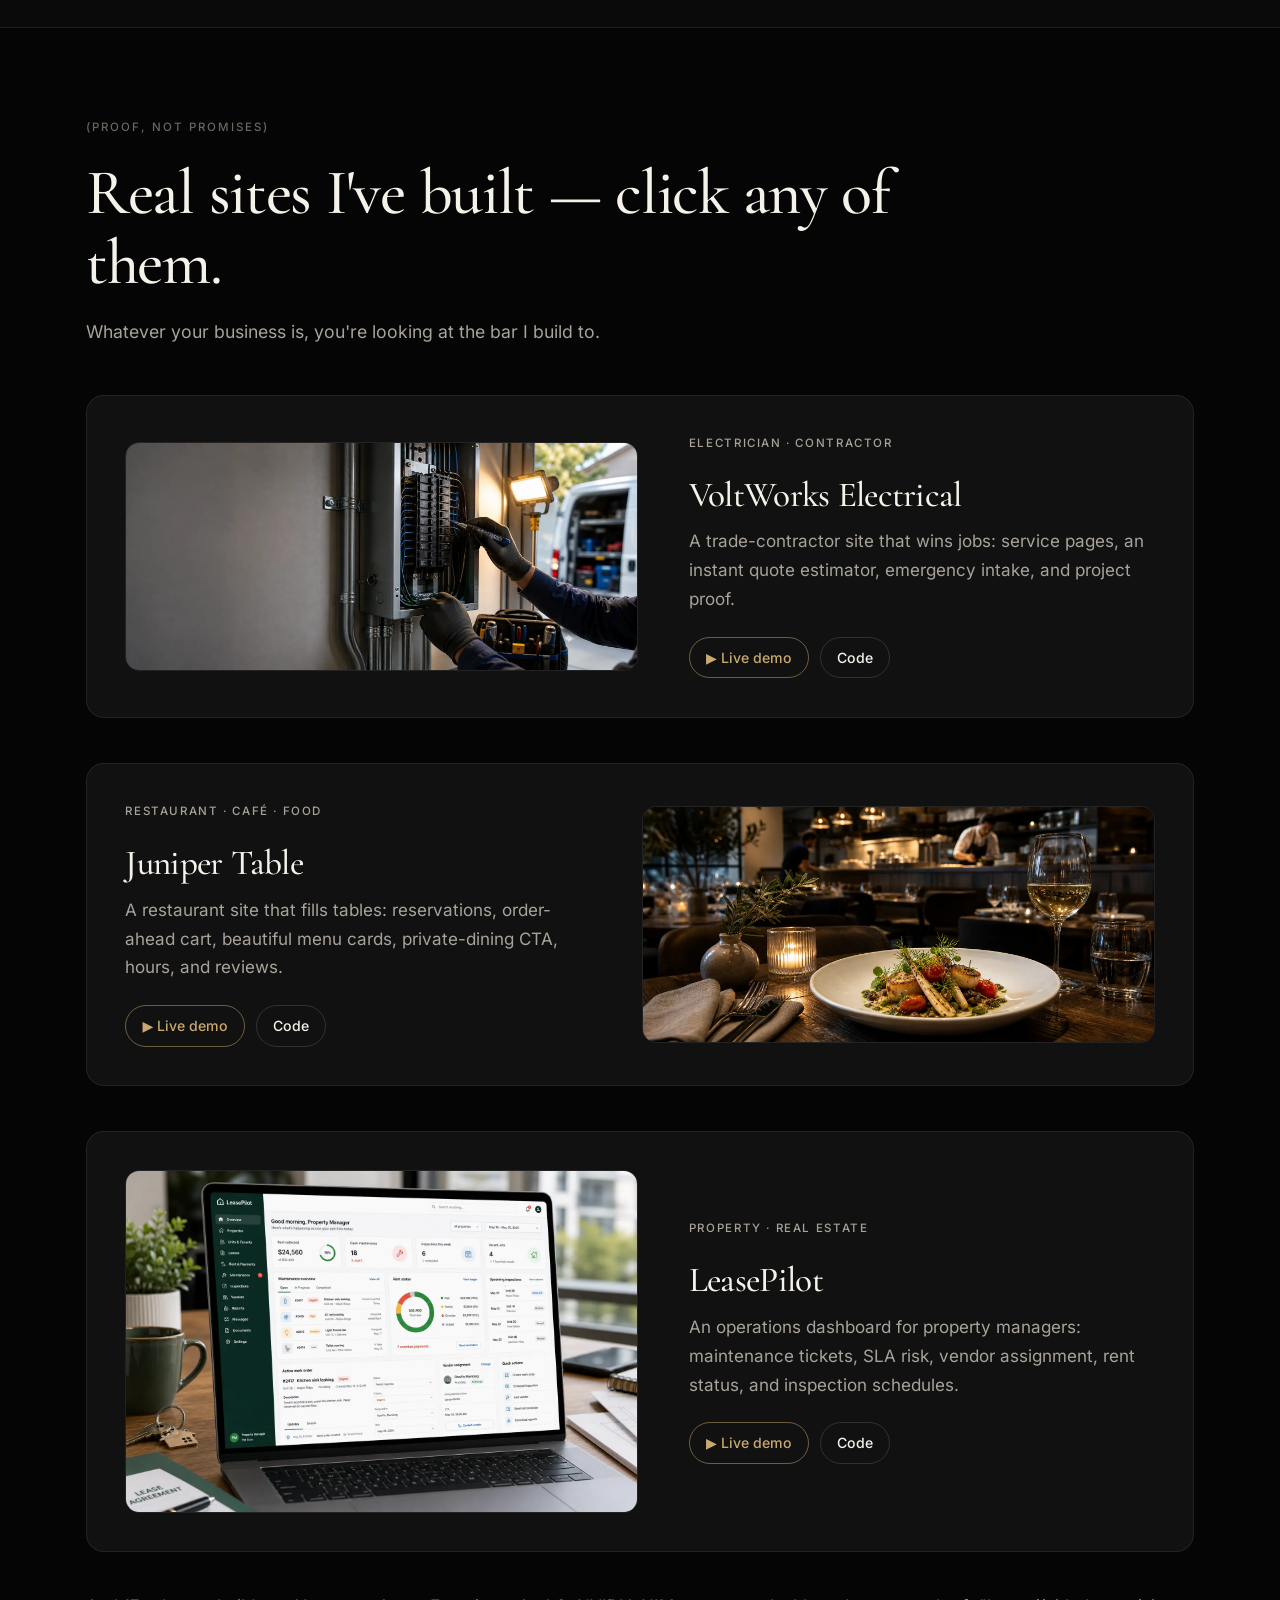
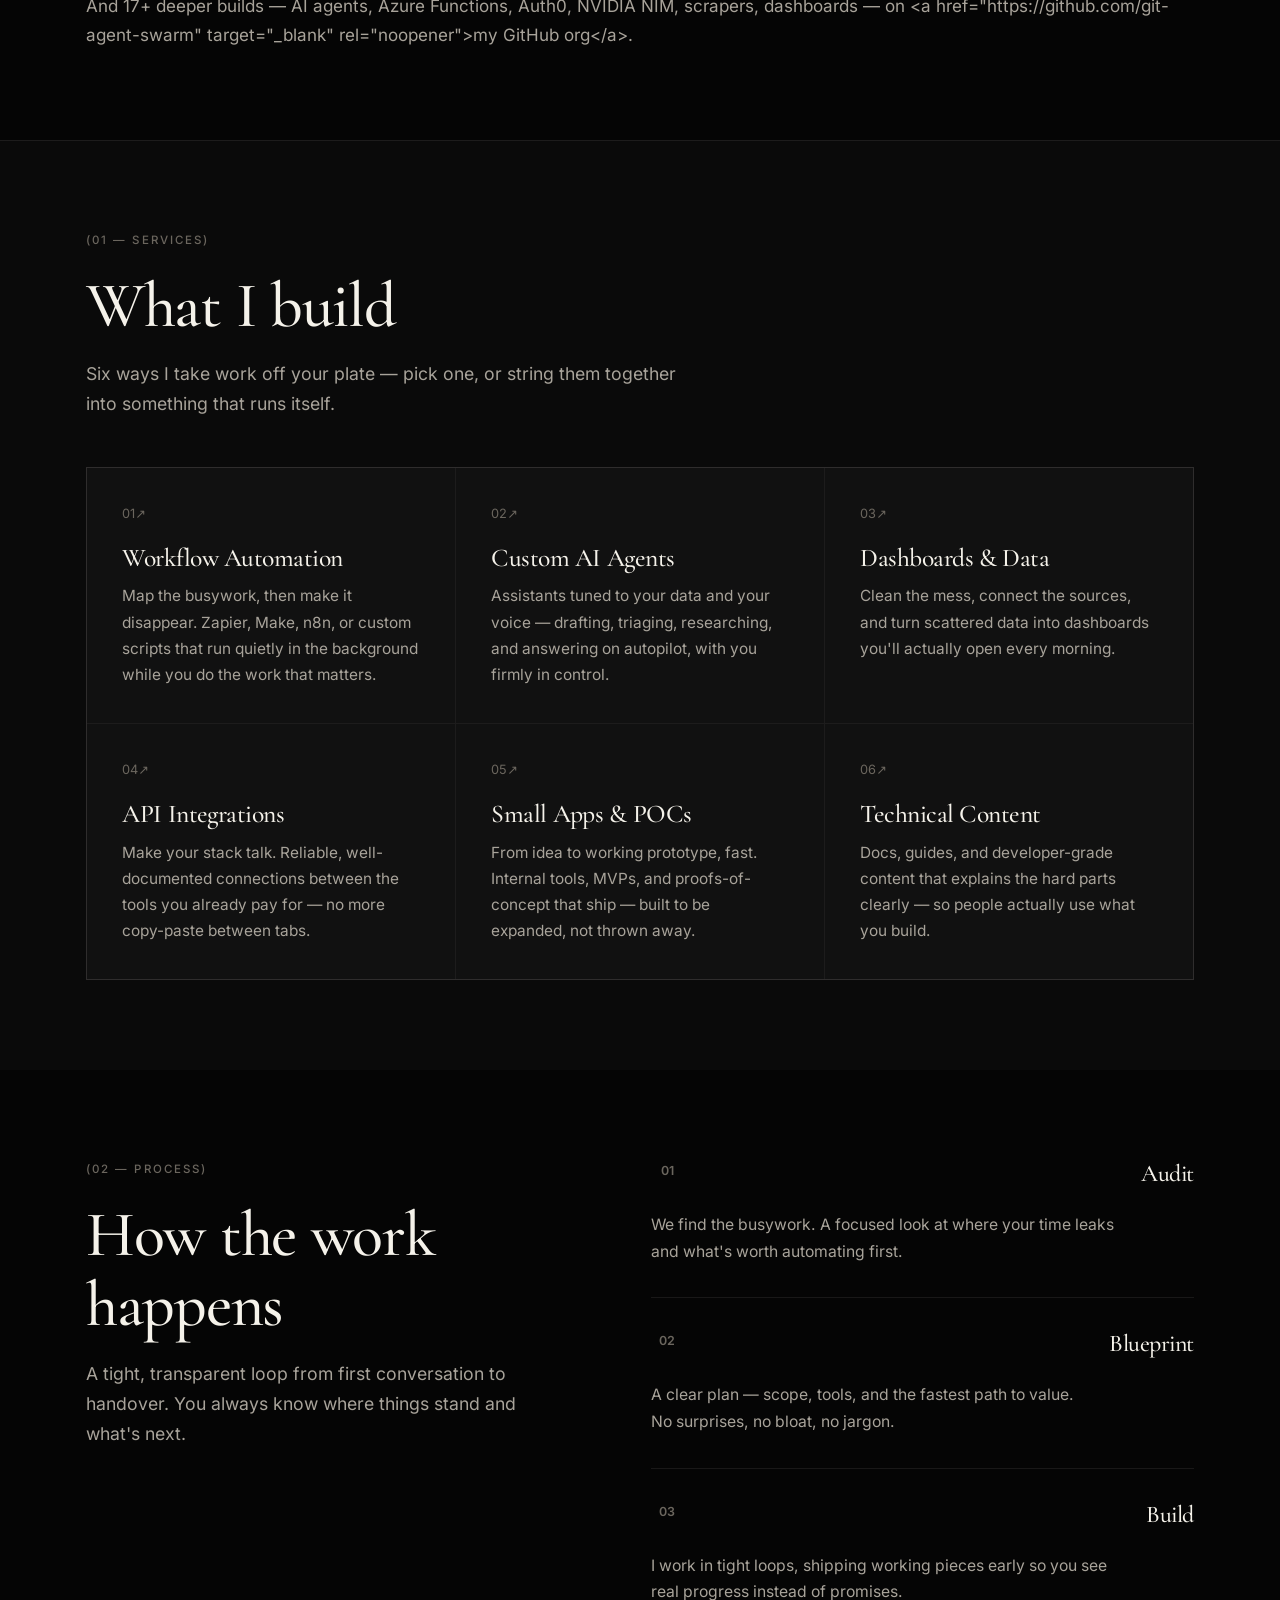
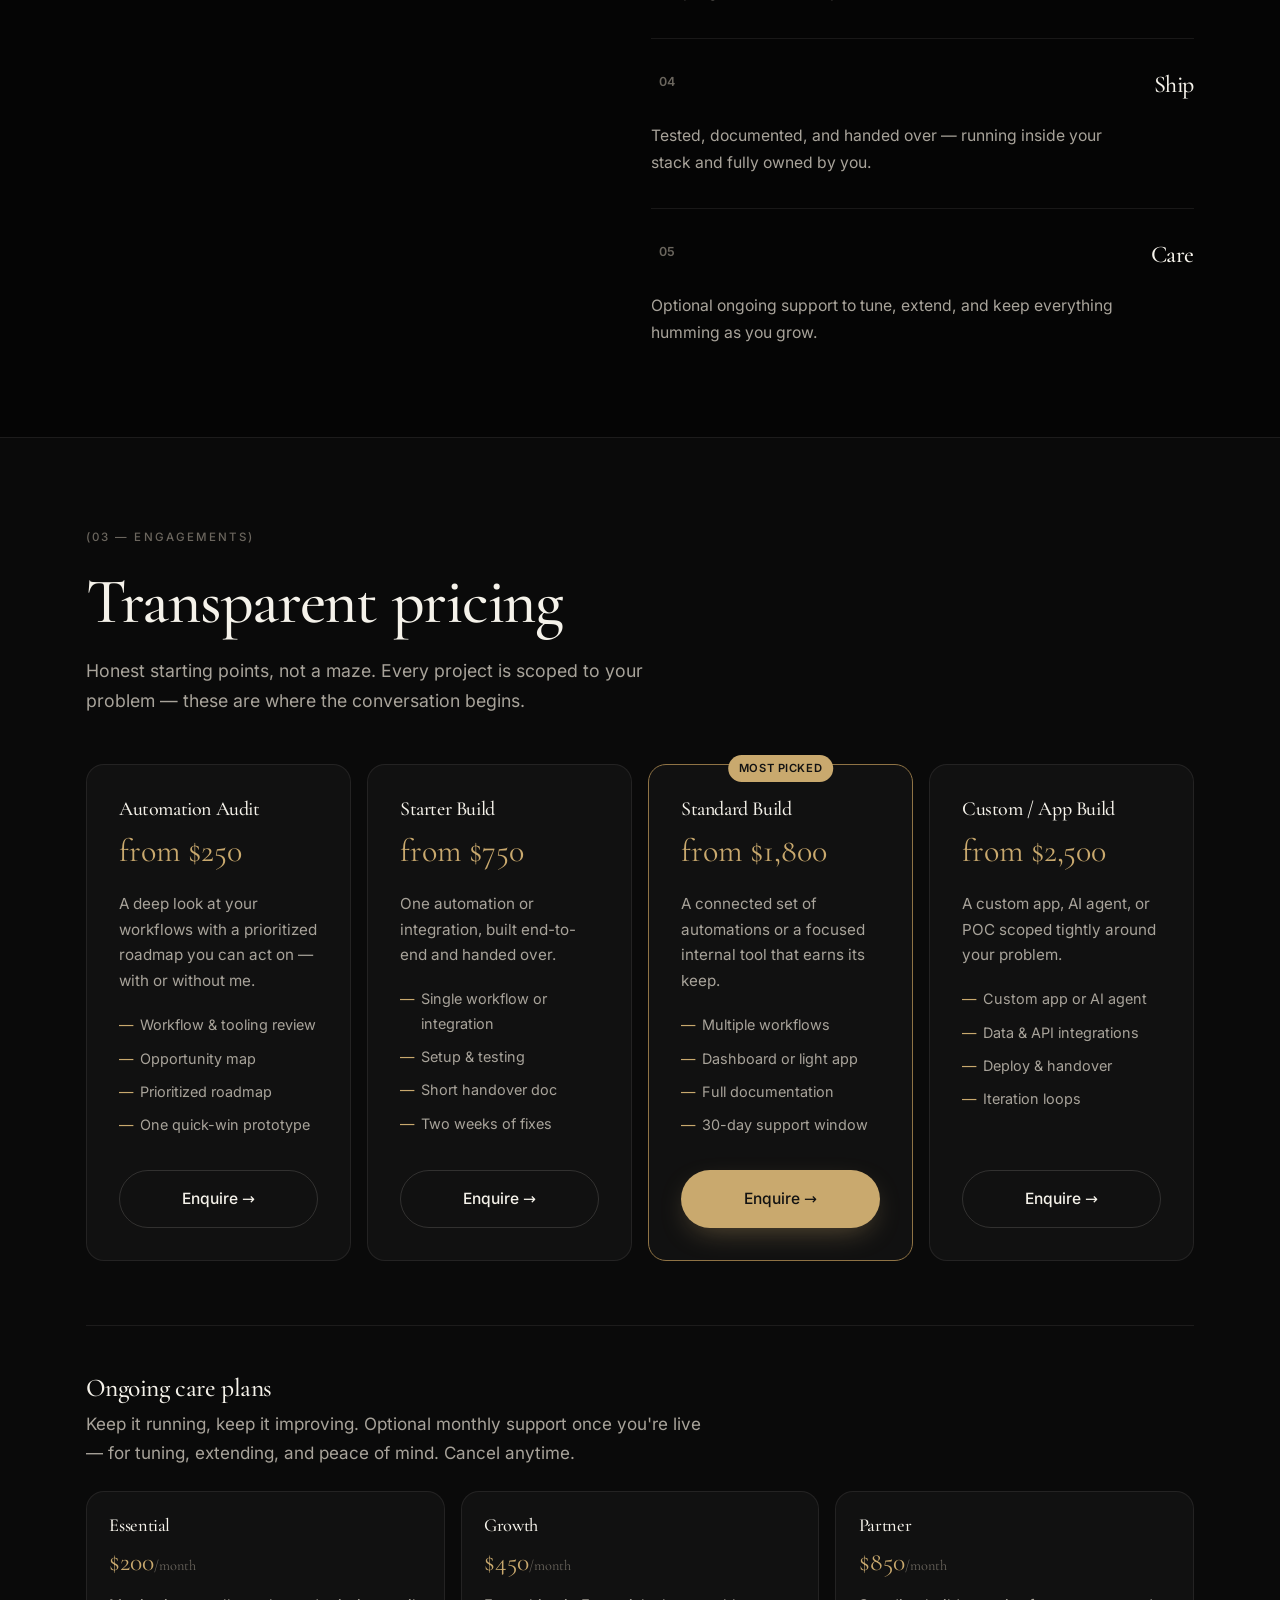
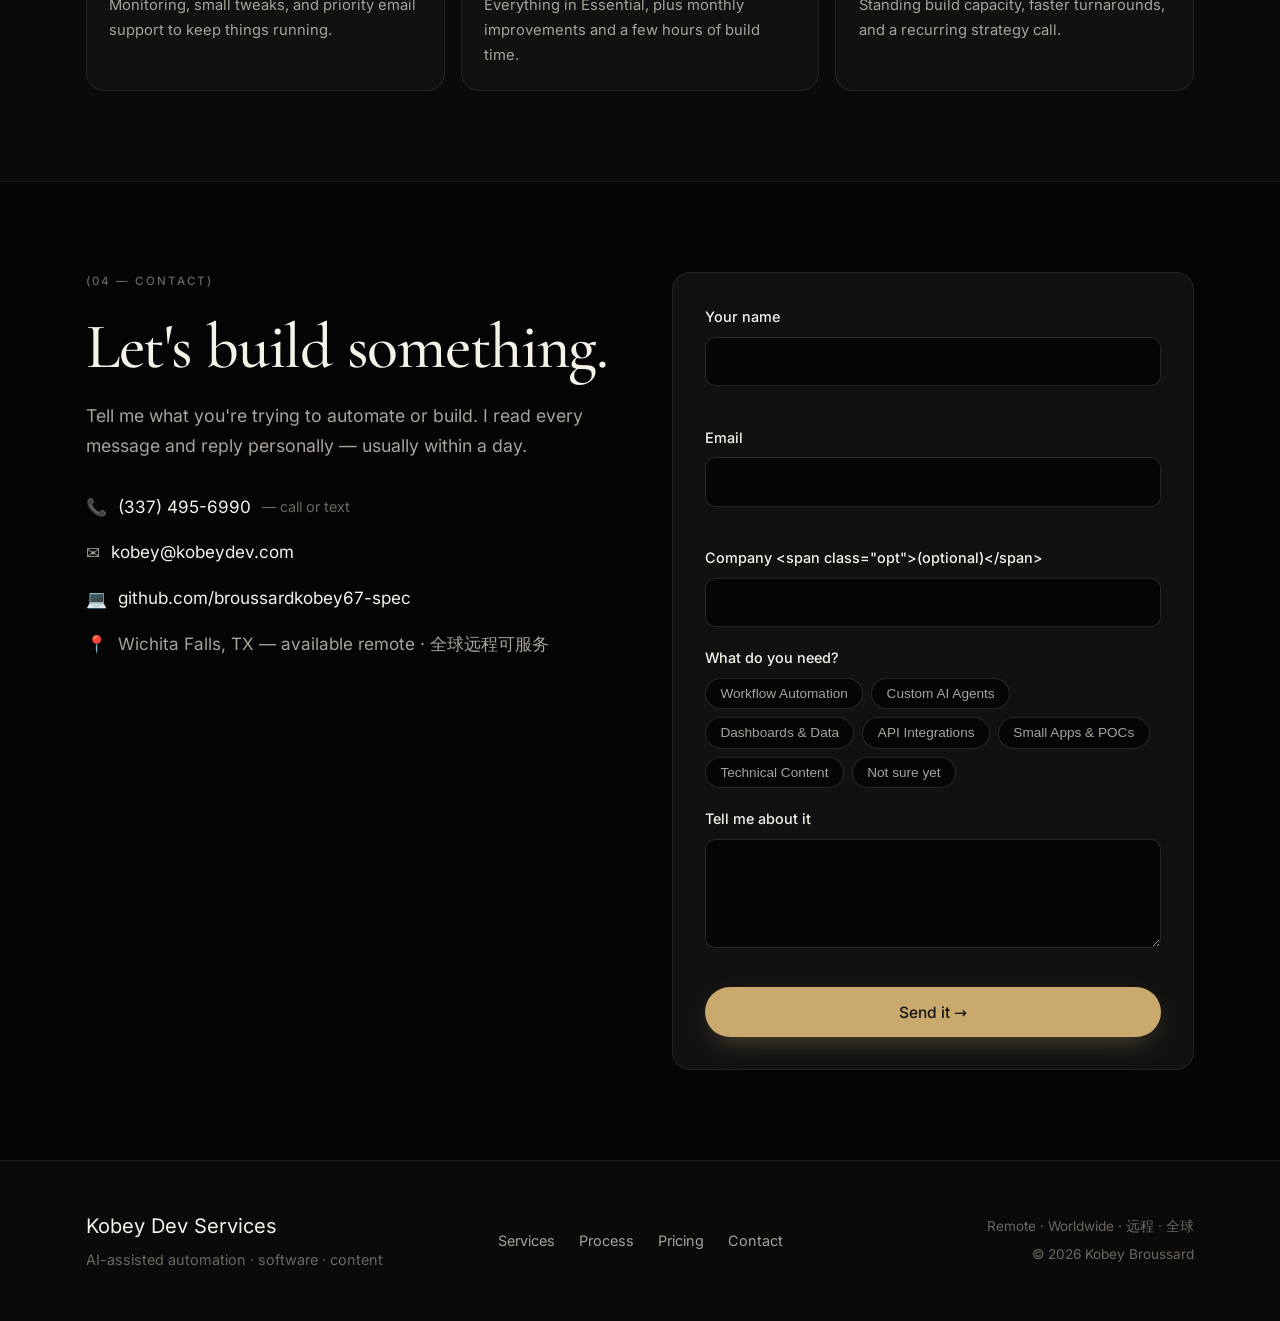
==== commit 99071e8f: "Rebuild KDS landing: Emergent-inspired, bilingual EN/ZH, self-hosted subset fonts, critical CSS inli" ====
--- a/index.html
+++ b/index.html
@@ -3,17 +3,22 @@
 <head>
   <meta charset="UTF-8" />
   <meta name="viewport" content="width=device-width, initial-scale=1.0" />
-  <title>Kobey Broussard | Kobey Dev Services — AI Automation & Web Development</title>
-  <meta name="description" content="Kobey Broussard (Kobey Dev Services) — I build business websites, lead-capture forms, workflow automation, and AI agents for small businesses and startups. Wichita Falls, TX. Available for freelance & contract work." />
+  <title>Kobey Dev Services — Automate the busywork. Ship software, fast.</title>
+  <meta name="description" content="Kobey Dev Services — AI-assisted automation, custom software, and content operations for small and mid-size businesses. Serving US and Chinese-speaking clients." />
   <meta name="author" content="Kobey Broussard" />
-  <meta name="keywords" content="web developer, AI automation, AI agents, business websites, freelance developer, workflow automation, Python, JavaScript, Wichita Falls TX, small business websites" />
+  <meta name="keywords" content="web developer, AI automation, AI agents, business websites, freelance developer, workflow automation, Chinese developer, bilingual developer, Python, JavaScript, Wichita Falls TX" />
   <meta name="robots" content="index, follow, max-image-preview:large" />
-  <meta name="theme-color" content="#4f46e5" />
+  <meta name="theme-color" content="#050505" />
   <link rel="canonical" href="https://kobeydev.web.app/" />
 
+  <!-- Hreflang -->
+  <link rel="alternate" hreflang="en" href="https://kobeydev.web.app/?lang=en" />
+  <link rel="alternate" hreflang="zh" href="https://kobeydev.web.app/?lang=zh" />
+  <link rel="alternate" hreflang="x-default" href="https://kobeydev.web.app/" />
+
   <!-- Open Graph -->
-  <meta property="og:title" content="Kobey Broussard | Kobey Dev Services" />
-  <meta property="og:description" content="Websites, automation, and AI agents that do real work — built fast, built right." />
+  <meta property="og:title" content="Kobey Dev Services — Automate the busywork. Ship software, fast." />
+  <meta property="og:description" content="AI-assisted automation, custom software, and content operations for small and mid-size businesses. Serving US and Chinese-speaking clients." />
   <meta property="og:type" content="website" />
   <meta property="og:url" content="https://kobeydev.web.app/" />
   <meta property="og:site_name" content="Kobey Dev Services" />
@@ -25,16 +30,171 @@
 
   <!-- Twitter Card -->
   <meta name="twitter:card" content="summary_large_image" />
-  <meta name="twitter:title" content="Kobey Broussard | Kobey Dev Services" />
-  <meta name="twitter:description" content="Websites, automation, and AI agents that do real work — built fast, built right." />
+  <meta name="twitter:title" content="Kobey Dev Services — Automate the busywork. Ship software, fast." />
+  <meta name="twitter:description" content="AI-assisted automation, custom software, and content operations for small and mid-size businesses." />
   <meta name="twitter:image" content="https://kobeydev.web.app/assets/og-image.png" />
 
   <link rel="icon" href="assets/favicon.svg" type="image/svg+xml" />
   <link rel="apple-touch-icon" href="assets/apple-touch-icon.png" />
-  <link rel="preconnect" href="https://fonts.googleapis.com" />
-  <link rel="preconnect" href="https://fonts.gstatic.com" crossorigin />
-  <link href="https://fonts.googleapis.com/css2?family=Plus+Jakarta+Sans:wght@500;600;700;800&family=Inter:wght@400;500;600&display=swap" rel="stylesheet" />
-  <link rel="stylesheet" href="css/styles.css?v=20260613" />
+
+  <!-- Fonts: self-hosted Latin fonts inlined to remove a render-blocking request; Chinese fonts loaded only when language is zh -->
+  <style>
+    /* Critical above-fold styles — render the hero before the full stylesheet loads. */
+    :root {
+      --bg: #050505; --bg-2: #0a0a0a; --surface: #111111; --surface-2: #1a1a1a; --surface-3: #222222;
+      --ink: #f5f2ea; --muted: #a8a39a; --faint: #6b665e;
+      --accent: #c9a96e; --accent-2: #e8c78a; --accent-dark: #8f7345;
+      --line: rgba(245, 242, 234, 0.08); --line-2: rgba(245, 242, 234, 0.14);
+      --r: 14px; --r-lg: 18px; --r-pill: 999px;
+      --shadow: 0 24px 60px -24px rgba(0,0,0,0.85);
+      --glow: 0 0 80px -20px rgba(201, 169, 110, 0.22);
+      --font-display: "Cormorant Garamond", "Noto Serif SC", Georgia, serif;
+      --font-body: "Inter", "Noto Sans SC", system-ui, -apple-system, BlinkMacSystemFont, "Segoe UI", Roboto, sans-serif;
+      --container: 1180px; --pad: clamp(1.1rem, 4.5vw, 2.25rem);
+    }
+    * { margin: 0; box-sizing: border-box; }
+    [hidden] { display: none !important; }
+    html { scroll-behavior: smooth; overflow-x: clip; -webkit-text-size-adjust: 100%; }
+    body { background: var(--bg); color: var(--ink); font-family: var(--font-body); font-size: 17px; line-height: 1.7; -webkit-font-smoothing: antialiased; text-rendering: optimizeLegibility; overflow-x: clip; }
+    img { max-width: 100%; display: block; }
+    a { color: inherit; text-decoration: none; }
+    h1, h2, h3, h4 { font-family: var(--font-display); font-weight: 500; line-height: 1.1; letter-spacing: -0.02em; }
+    .container { width: 100%; max-width: var(--container); margin-inline: auto; padding-inline: var(--pad); }
+    .skip-link { position: absolute; left: 50%; top: -60px; transform: translateX(-50%); background: var(--ink); color: var(--bg); padding: 10px 18px; border-radius: 0 0 12px 12px; font-weight: 600; z-index: 200; transition: top .2s ease; }
+    .skip-link:focus { top: 0; }
+    .btn { display: inline-flex; align-items: center; justify-content: center; gap: .4em; font-family: var(--font-body); font-weight: 500; font-size: 0.97rem; padding: 0.9rem 1.6rem; border-radius: var(--r-pill); border: 1px solid transparent; cursor: pointer; transition: transform .18s ease, box-shadow .18s ease, background .18s ease, border-color .18s ease; white-space: nowrap; }
+    .btn:hover { transform: translateY(-2px); }
+    .btn-primary { background: var(--accent); color: #121212; box-shadow: 0 10px 30px -10px rgba(201, 169, 110, 0.45); }
+    .btn-ghost { background: transparent; color: var(--ink); border-color: var(--line-2); }
+    .site-header { position: sticky; top: 0; z-index: 100; backdrop-filter: blur(14px); -webkit-backdrop-filter: blur(14px); background: rgba(5, 5, 5, 0.78); border-bottom: 1px solid transparent; }
+    .nav-bar { display: flex; align-items: center; justify-content: space-between; min-height: 72px; gap: 1rem; }
+    .brand { display: inline-flex; align-items: center; gap: .7rem; font-family: var(--font-display); font-weight: 600; }
+    .brand-mark { width: 34px; height: 34px; display: grid; place-items: center; border: 1px solid var(--line-2); border-radius: 50%; font-size: 1.1rem; color: var(--accent); }
+    .brand-name { font-size: 1.25rem; }
+    .nav-menu { display: flex; align-items: center; gap: 2rem; }
+    .nav-menu a { color: var(--muted); font-size: 0.92rem; font-weight: 500; letter-spacing: 0.02em; }
+    .header-actions { display: flex; align-items: center; gap: 1rem; }
+    .lang-toggle { display: inline-flex; align-items: center; gap: .35rem; background: transparent; border: 1px solid var(--line-2); border-radius: var(--r-pill); padding: 0.35rem 0.7rem; color: var(--muted); font-size: 0.82rem; }
+    .lang-option.active { color: var(--accent); font-weight: 600; }
+    .nav-toggle { display: none; flex-direction: column; gap: 5px; background: none; border: 0; cursor: pointer; padding: 8px; }
+    .nav-toggle span { width: 24px; height: 2px; background: var(--ink); border-radius: 2px; }
+    .hero { position: relative; min-height: 90vh; padding: clamp(5rem, 14vh, 10rem) 0 clamp(4rem, 10vh, 7rem); overflow: clip; }
+    .hero-glow { position: absolute; inset: -20% -10% auto -10%; height: 80vh; pointer-events: none; z-index: 0; background: radial-gradient(700px 420px at 18% 10%, rgba(201, 169, 110, 0.14), transparent 65%), radial-gradient(500px 360px at 85% 5%, rgba(232, 199, 138, 0.08), transparent 60%); filter: blur(10px); }
+    .hero-inner { position: relative; z-index: 1; max-width: 900px; }
+    .eyebrow { display: inline-block; font-family: var(--font-body); font-weight: 500; text-transform: uppercase; letter-spacing: 0.18em; font-size: 0.74rem; color: var(--accent); margin-bottom: 1.4rem; }
+    .hero-title { font-size: clamp(3rem, 8vw, 6.5rem); line-height: 1.02; margin-bottom: 1.6rem; }
+    .hero-title em { font-style: italic; color: var(--accent-2); }
+    .hero-lead { font-size: clamp(1.05rem, 2vw, 1.35rem); color: var(--muted); max-width: 620px; margin-bottom: 2.4rem; }
+    .hero-actions { display: flex; gap: .9rem; flex-wrap: wrap; margin-bottom: 1.6rem; }
+    .hero-note { color: var(--faint); font-size: 0.95rem; }
+    .reveal { opacity: 1; transform: none; }
+    html.js .reveal { opacity: 1; transform: none; }
+    @media (max-width: 860px) {
+      .nav-toggle { display: flex; }
+      .nav-menu { position: absolute; top: 72px; left: 0; right: 0; flex-direction: column; align-items: stretch; gap: 0; background: rgba(5, 5, 5, 0.98); backdrop-filter: blur(14px); border-bottom: 1px solid var(--line); padding: .5rem var(--pad) 1.2rem; transform: translateY(-12px); opacity: 0; pointer-events: none; transition: opacity .2s ease, transform .2s ease; }
+      .nav-menu.open { opacity: 1; transform: none; pointer-events: auto; }
+      .nav-menu a { padding: .9rem 0; border-bottom: 1px solid var(--line); }
+    }
+    @media (max-width: 640px) {
+      body { font-size: 16px; }
+      .hero-title { font-size: clamp(2.6rem, 11vw, 4rem); }
+      .hero-actions { flex-direction: column; }
+      .hero-actions .btn { width: 100%; }
+    }
+    @media (prefers-reduced-motion: reduce) {
+      html { scroll-behavior: auto; }
+      *, *::before, *::after { animation-duration: .001ms !important; animation-iteration-count: 1 !important; transition-duration: .001ms !important; }
+    }
+
+    /* Self-hosted Latin fonts (OFL-licensed). */
+    @font-face {
+      font-family: 'Cormorant Garamond';
+      font-style: italic;
+      font-weight: 400;
+      font-display: swap;
+      src: url('assets/fonts/cormorant-italic-subset.woff2') format('woff2');
+      unicode-range: U+21-22, U+24-29, U+2c-3b, U+3f-5b, U+5d, U+61-7a, U+b7, U+2013-2014;
+    }
+    @font-face {
+      font-family: 'Cormorant Garamond';
+      font-style: normal;
+      font-weight: 400;
+      font-display: swap;
+      src: url('assets/fonts/cormorant-normal-subset.woff2') format('woff2');
+      unicode-range: U+21-22, U+24-29, U+2c-3b, U+3f-5b, U+5d, U+61-7a, U+b7, U+2013-2014;
+    }
+    @font-face {
+      font-family: 'Cormorant Garamond';
+      font-style: normal;
+      font-weight: 500;
+      font-display: swap;
+      src: url('assets/fonts/cormorant-normal-subset.woff2') format('woff2');
+      unicode-range: U+21-22, U+24-29, U+2c-3b, U+3f-5b, U+5d, U+61-7a, U+b7, U+2013-2014;
+    }
+    @font-face {
+      font-family: 'Cormorant Garamond';
+      font-style: normal;
+      font-weight: 600;
+      font-display: swap;
+      src: url('assets/fonts/cormorant-normal-subset.woff2') format('woff2');
+      unicode-range: U+21-22, U+24-29, U+2c-3b, U+3f-5b, U+5d, U+61-7a, U+b7, U+2013-2014;
+    }
+    @font-face {
+      font-family: 'Cormorant Garamond';
+      font-style: normal;
+      font-weight: 700;
+      font-display: swap;
+      src: url('assets/fonts/cormorant-normal-subset.woff2') format('woff2');
+      unicode-range: U+21-22, U+24-29, U+2c-3b, U+3f-5b, U+5d, U+61-7a, U+b7, U+2013-2014;
+    }
+    @font-face {
+      font-family: 'Inter';
+      font-style: normal;
+      font-weight: 400;
+      font-display: swap;
+      src: url('assets/fonts/UcC73FwrK3iLTeHuS_nVMrMxCp50SjIa1ZL7.woff2') format('woff2');
+      unicode-range: U+0000-00FF, U+0131, U+0152-0153, U+02BB-02BC, U+02C6, U+02DA, U+02DC, U+0304, U+0308, U+0329, U+2000-206F, U+20AC, U+2122, U+2191, U+2193, U+2212, U+2215, U+FEFF, U+FFFD;
+    }
+    @font-face {
+      font-family: 'Inter';
+      font-style: normal;
+      font-weight: 500;
+      font-display: swap;
+      src: url('assets/fonts/UcC73FwrK3iLTeHuS_nVMrMxCp50SjIa1ZL7.woff2') format('woff2');
+      unicode-range: U+0000-00FF, U+0131, U+0152-0153, U+02BB-02BC, U+02C6, U+02DA, U+02DC, U+0304, U+0308, U+0329, U+2000-206F, U+20AC, U+2122, U+2191, U+2193, U+2212, U+2215, U+FEFF, U+FFFD;
+    }
+    @font-face {
+      font-family: 'Inter';
+      font-style: normal;
+      font-weight: 600;
+      font-display: swap;
+      src: url('assets/fonts/UcC73FwrK3iLTeHuS_nVMrMxCp50SjIa1ZL7.woff2') format('woff2');
+      unicode-range: U+0000-00FF, U+0131, U+0152-0153, U+02BB-02BC, U+02C6, U+02DA, U+02DC, U+0304, U+0308, U+0329, U+2000-206F, U+20AC, U+2122, U+2191, U+2193, U+2212, U+2215, U+FEFF, U+FFFD;
+    }
+  </style>
+  <link rel="preload" as="font" href="assets/fonts/cormorant-normal-subset.woff2" type="font/woff2" crossorigin />
+  <script>
+    (function () {
+      try {
+        const params = new URLSearchParams(location.search);
+        const stored = (function () { try { return localStorage.getItem('kds-lang'); } catch (e) { return null; } })();
+        const browser = (navigator.language || '').toLowerCase().startsWith('zh') ? 'zh' : 'en';
+        if ((params.get('lang') || stored || browser) === 'zh') {
+          const link = document.createElement('link');
+          link.rel = 'stylesheet';
+          link.href = 'https://fonts.googleapis.com/css2?family=Noto+Sans+SC:wght@400;500;600;700&family=Noto+Serif+SC:wght@400;500;600;700&display=swap';
+          link.media = 'print';
+          link.onload = function () { link.media = 'all'; };
+          document.head.appendChild(link);
+        }
+      } catch (e) {}
+    })();
+  </script>
+
+  <link rel="preload" as="style" href="css/site.css?v=20260618b" />
+  <link rel="stylesheet" href="css/site.css?v=20260618b" media="print" onload="this.media='all'" />
+  <noscript><link rel="stylesheet" href="css/site.css?v=20260618b" /></noscript>
+  <script>document.documentElement.classList.add("js");</script>
 
   <script type="application/ld+json">
   {
@@ -44,28 +204,28 @@
         "@type": "ProfessionalService",
         "@id": "https://kobeydev.web.app/#business",
         "name": "Kobey Dev Services",
-        "description": "Web development, workflow automation, AI agents, data cleanup, dashboards, and technical writing for small businesses and startups.",
+        "description": "AI-assisted automation, custom software, and content operations for small and mid-size businesses. Serving US and Chinese-speaking clients.",
         "url": "https://kobeydev.web.app/",
         "image": "https://kobeydev.web.app/assets/og-image.png",
         "telephone": "+1-337-495-6990",
         "email": "kobey@kobeydev.com",
         "priceRange": "$$",
-        "areaServed": { "@type": "Country", "name": "United States" },
+        "areaServed": [{"@type": "Country", "name": "United States"}, {"@type": "Country", "name": "China"}],
         "address": {
           "@type": "PostalAddress",
           "addressLocality": "Wichita Falls",
           "addressRegion": "TX",
           "addressCountry": "US"
         },
-        "founder": { "@id": "https://kobeydev.web.app/#kobey" },
-        "knowsAbout": ["Web Development", "Workflow Automation", "AI Agents", "Python", "JavaScript", "Lead Generation", "Web Scraping", "Dashboards", "Technical Writing"],
+        "founder": {"@id": "https://kobeydev.web.app/#kobey"},
+        "knowsAbout": ["Web Development", "Workflow Automation", "AI Agents", "Python", "JavaScript", "Lead Generation", "Web Scraping", "Dashboards", "Technical Writing", "API Integrations"],
         "makesOffer": [
-          { "@type": "Offer", "itemOffered": { "@type": "Service", "name": "Business websites" } },
-          { "@type": "Offer", "itemOffered": { "@type": "Service", "name": "Lead capture & forms" } },
-          { "@type": "Offer", "itemOffered": { "@type": "Service", "name": "Workflow automation" } },
-          { "@type": "Offer", "itemOffered": { "@type": "Service", "name": "AI agents & assistants" } },
-          { "@type": "Offer", "itemOffered": { "@type": "Service", "name": "Data scraping & cleanup" } },
-          { "@type": "Offer", "itemOffered": { "@type": "Service", "name": "Technical writing & documentation" } }
+          {"@type": "Offer", "itemOffered": {"@type": "Service", "name": "Workflow Automation"}},
+          {"@type": "Offer", "itemOffered": {"@type": "Service", "name": "Custom AI Agents"}},
+          {"@type": "Offer", "itemOffered": {"@type": "Service", "name": "Dashboards & Data"}},
+          {"@type": "Offer", "itemOffered": {"@type": "Service", "name": "API Integrations"}},
+          {"@type": "Offer", "itemOffered": {"@type": "Service", "name": "Small Apps & POCs"}},
+          {"@type": "Offer", "itemOffered": {"@type": "Service", "name": "Technical Content"}}
         ]
       },
       {
@@ -74,8 +234,8 @@
         "name": "Kobey Broussard",
         "jobTitle": "AI Automation & Full-Stack Developer",
         "url": "https://kobeydev.web.app/",
-        "worksFor": { "@id": "https://kobeydev.web.app/#business" },
-        "knowsLanguage": "en",
+        "worksFor": {"@id": "https://kobeydev.web.app/#business"},
+        "knowsLanguage": ["en", "zh"],
         "address": {
           "@type": "PostalAddress",
           "addressLocality": "Wichita Falls",
@@ -91,394 +251,344 @@
     ]
   }
   </script>
-  <script>document.documentElement.classList.add("js");</script>
 </head>
 <body>
-  <a class="skip-link" href="#main">Skip to content</a>
+  <a class="skip-link" href="#main" data-i18n="skipLink">Skip to content</a>
 
   <header class="site-header" id="top">
     <div class="container nav-bar">
       <a class="brand" href="#top" aria-label="Kobey Dev Services home">
-        <span class="brand-mark" aria-hidden="true">&lt;K/&gt;</span>
+        <span class="brand-mark" aria-hidden="true">K</span>
         <span class="brand-name">Kobey Dev Services</span>
       </a>
-      <button class="nav-toggle" aria-expanded="false" aria-controls="nav-menu" aria-label="Open menu">
-        <span></span><span></span><span></span>
-      </button>
       <nav id="nav-menu" class="nav-menu" aria-label="Primary">
-        <a href="#services">Services</a>
-        <a href="#work">Work</a>
-        <a href="#about">About</a>
-        <a class="btn btn-sm" href="#contact">Get a free consult</a>
+        <a href="#work" data-i18n="navWork">Work</a>
+        <a href="#services" data-i18n="navServices">Services</a>
+        <a href="#process" data-i18n="navProcess">Process</a>
+        <a href="#pricing" data-i18n="navPricing">Pricing</a>
+        <a href="#contact" data-i18n="navContact">Contact</a>
       </nav>
+      <div class="header-actions">
+        <button class="lang-toggle" id="lang-toggle" aria-label="Switch language" type="button">
+          <span class="lang-option active" data-lang="en">EN</span>
+          <span class="lang-divider">/</span>
+          <span class="lang-option" data-lang="zh">中文</span>
+        </button>
+        <button class="nav-toggle" aria-expanded="false" aria-controls="nav-menu" aria-label="Open menu" type="button">
+          <span></span><span></span><span></span>
+        </button>
+      </div>
     </div>
   </header>
 
   <main id="main">
     <!-- HERO -->
-    <section class="hero">
-      <div class="container hero-inner reveal">
-        <p class="eyebrow">Kobey Broussard · AI Automation &amp; Full-Stack Developer</p>
-        <h1>Websites, automation &amp; AI agents that<br><span class="grad">do real work.</span></h1>
-        <p class="lead">I help small businesses and startups ship fast, modern websites,
-          capture every lead, and automate the repetitive work — so you can focus on the
-          business, not the busywork.</p>
-        <div class="hero-actions">
-          <a class="btn" href="#contact">Get a free 15-min consult</a>
-          <a class="btn btn-ghost" href="#work">See live work →</a>
+    <section class="hero" id="hero">
+      <div class="hero-glow" aria-hidden="true"></div>
+      <div class="container hero-inner">
+        <p class="eyebrow reveal in" data-i18n="heroEyebrow">AI-assisted automation · software · content</p>
+        <h1 class="hero-title reveal in">
+          <span data-i18n="heroTitle1">Automate the busywork.</span><br />
+          <em data-i18n="heroTitle2">Ship software, fast.</em>
+        </h1>
+        <p class="hero-lead reveal in" data-i18n="heroLead">I help small and mid-size businesses cut the repetitive work and ship the custom software they actually need — with the craft of a studio, minus the enterprise overhead or price tag.</p>
+        <div class="hero-actions reveal in">
+          <a class="btn btn-primary" href="#contact" data-i18n="ctaPrimary">Start a project</a>
+          <a class="btn btn-ghost" href="#work" data-i18n="ctaSecondary">Explore the work</a>
         </div>
-        <ul class="trust-row">
-          <li><strong>20+</strong> public projects shipped</li>
-          <li><strong>Live</strong> demos you can click</li>
-          <li><strong>Wichita Falls, TX</strong> · remote-friendly</li>
-        </ul>
-        <div class="cred-strip" aria-label="Credibility signals">
-          <a href="https://me.developers.google.com/u/116492041557080639666" target="_blank" rel="noopener">
-            Google Developer badges: Gemini Enterprise Agent Ready, Firebase Studio, Google Cloud &amp; NVIDIA
-          </a>
-          <a href="https://github.com/git-agent-swarm" target="_blank" rel="noopener">
-            Public GitHub org with live demos and documented code
-          </a>
-          <a href="https://cedarstone-demo.web.app" target="_blank" rel="noopener">
-            Firebase-hosted lead capture demo
-          </a>
+        <p class="hero-note reveal in" data-i18n="heroNote">也欢迎中文客户 — 可提供中文沟通与文档。</p>
+      </div>
+    </section>
+
+    <!-- APPROACH -->
+    <section class="section section-approach" id="approach">
+      <div class="container">
+        <p class="section-label reveal" data-i18n="approachLabel">(Approach)</p>
+        <h2 class="section-title reveal">
+          <span data-i18n="approachLine1">You don't need an enterprise team.</span>
+          <span data-i18n="approachLine2">You need the busywork gone,</span>
+          <span data-i18n="approachLine3">the right tools talking to each other,</span>
+          <span data-i18n="approachLine4">and software that ships in days —</span>
+          <span data-i18n="approachLine5">not quarters.</span>
+        </h2>
+        <p class="section-body reveal" data-i18n="approachBody">I design the systems, wire the integrations, and put AI to work only where it actually earns its place. Real tools, real handover, real ownership — no theatre, no lock-in.</p>
+      </div>
+    </section>
+
+    <!-- WORK / PROOF -->
+    <section class="section section-work" id="work">
+      <div class="container">
+        <p class="section-label reveal" data-i18n="workLabel">(Proof, not promises)</p>
+        <h2 class="section-title reveal" data-i18n="workTitle">Real sites I've built — click any of them.</h2>
+        <p class="section-subtitle reveal" data-i18n="workSubtitle">Whatever your business is, you're looking at the bar I build to.</p>
+
+        <div class="showcase">
+          <article class="show-card reveal" id="demo-voltworks">
+            <div class="show-media">
+              <img src="assets/demos/voltworks-hero.webp" width="1280" height="800" loading="lazy" decoding="async" alt="VoltWorks Electrical website" />
+            </div>
+            <div class="show-body">
+              <p class="show-tag" data-i18n="demoVoltworksTag">Electrician · Contractor</p>
+              <h3 data-i18n="demoVoltworksTitle">VoltWorks Electrical</h3>
+              <p data-i18n="demoVoltworksDesc">A trade-contractor site that wins jobs: service pages, an instant quote estimator, emergency intake, and project proof.</p>
+              <div class="show-links">
+                <a class="pill pill-live" href="demos/voltworks/" target="_blank" rel="noopener" data-i18n="liveDemo">▶ Live demo</a>
+                <a class="pill" href="https://github.com/git-agent-swarm/kobey-dev-services/tree/main/demos/voltworks" target="_blank" rel="noopener" data-i18n="viewCode">Code</a>
+              </div>
+            </div>
+          </article>
+
+          <article class="show-card reveal" id="demo-juniper">
+            <div class="show-media">
+              <img src="assets/demos/juniper-table-hero.webp" width="1280" height="800" loading="lazy" decoding="async" alt="Juniper Table restaurant website" />
+            </div>
+            <div class="show-body">
+              <p class="show-tag" data-i18n="demoJuniperTag">Restaurant · Café · Food</p>
+              <h3 data-i18n="demoJuniperTitle">Juniper Table</h3>
+              <p data-i18n="demoJuniperDesc">A restaurant site that fills tables: reservations, order-ahead cart, beautiful menu cards, private-dining CTA, hours, and reviews.</p>
+              <div class="show-links">
+                <a class="pill pill-live" href="demos/juniper-table/" target="_blank" rel="noopener" data-i18n="liveDemo">▶ Live demo</a>
+                <a class="pill" href="https://github.com/git-agent-swarm/kobey-dev-services/tree/main/demos/juniper-table" target="_blank" rel="noopener" data-i18n="viewCode">Code</a>
+              </div>
+            </div>
+          </article>
+
+          <article class="show-card reveal" id="demo-leasepilot">
+            <div class="show-media">
+              <img src="assets/demos/leasepilot-device.webp" width="1280" height="800" loading="lazy" decoding="async" alt="LeasePilot property management dashboard" />
+            </div>
+            <div class="show-body">
+              <p class="show-tag" data-i18n="demoLeaseTag">Property · Real estate</p>
+              <h3 data-i18n="demoLeaseTitle">LeasePilot</h3>
+              <p data-i18n="demoLeaseDesc">An operations dashboard for property managers: maintenance tickets, SLA risk, vendor assignment, rent status, and inspection schedules.</p>
+              <div class="show-links">
+                <a class="pill pill-live" href="demos/leasepilot/" target="_blank" rel="noopener" data-i18n="liveDemo">▶ Live demo</a>
+                <a class="pill" href="https://github.com/git-agent-swarm/kobey-dev-services/tree/main/demos/leasepilot" target="_blank" rel="noopener" data-i18n="viewCode">Code</a>
+              </div>
+            </div>
+          </article>
         </div>
+
+        <p class="work-more reveal" data-i18n="workMore">And 17+ deeper builds — AI agents, Azure Functions, Auth0, NVIDIA NIM, scrapers, dashboards — on <a href="https://github.com/git-agent-swarm" target="_blank" rel="noopener">my GitHub org</a>.</p>
       </div>
     </section>
 
     <!-- SERVICES -->
-    <section class="section" id="services">
+    <section class="section section-services" id="services">
       <div class="container">
-        <header class="section-head reveal">
-          <p class="eyebrow">What I build</p>
-          <h2>Pick the problem — I'll handle the rest</h2>
-          <p class="section-sub">Clear, fixed-scope packages. No jargon, no surprises.</p>
-        </header>
-        <div class="card-grid">
-          <article class="card reveal">
-            <div class="card-icon">🌐</div>
-            <h3>Business websites</h3>
-            <p>A fast, mobile-friendly site that loads instantly and looks professional —
-              with a contact form that actually captures leads.</p>
-            <p class="card-tag">Fixed scope · live in days</p>
-          </article>
-          <article class="card reveal">
-            <div class="card-icon">📥</div>
-            <h3>Lead capture &amp; forms</h3>
-            <p>Forms wired straight to your inbox, a spreadsheet, or a database — so no
-              inquiry ever slips through the cracks.</p>
-            <p class="card-tag">See it working below</p>
-          </article>
-          <article class="card reveal">
-            <div class="card-icon">⚙️</div>
-            <h3>Workflow automation</h3>
-            <p>Automate the repetitive: data entry, reports, web scraping, CRM &amp; Sheets
-              sync, email follow-ups. Save hours every week.</p>
-            <p class="card-tag">Python · APIs · scheduled jobs</p>
-          </article>
-          <article class="card reveal">
-            <div class="card-icon">🤖</div>
-            <h3>AI agents &amp; assistants</h3>
-            <p>Custom AI that researches, drafts, classifies, and takes action — built on
-              the latest models and grounded in your data.</p>
-            <p class="card-tag">Gemini · agents · RAG</p>
-          </article>
-          <article class="card reveal">
-            <div class="card-icon">📊</div>
-            <h3>Reports &amp; dashboards</h3>
-            <p>API data pulled into clean CSVs, charts, HTML reports, Google Sheets, or
-              lightweight dashboards your team can actually use.</p>
-            <p class="card-tag">APIs · pandas · charts</p>
-          </article>
-          <article class="card reveal">
-            <div class="card-icon">✍️</div>
-            <h3>Writing &amp; documentation</h3>
-            <p>Technical guides, SOPs, product docs, client handoff notes, proposals, and
-              content systems written clearly and shipped with the build.</p>
-            <p class="card-tag">Docs · SOPs · handoff</p>
+        <p class="section-label reveal" data-i18n="servicesLabel">(01 — Services)</p>
+        <h2 class="section-title reveal" data-i18n="servicesTitle">What I build</h2>
+        <p class="section-subtitle reveal" data-i18n="servicesSubtitle">Six ways I take work off your plate — pick one, or string them together into something that runs itself.</p>
+
+        <div class="service-grid">
+          <article class="service-card reveal">
+            <span class="service-num">01↗</span>
+            <h3 data-i18n="svc1Title">Workflow Automation</h3>
+            <p data-i18n="svc1Desc">Map the busywork, then make it disappear. Zapier, Make, n8n, or custom scripts that run quietly in the background while you do the work that matters.</p>
+          </article>
+          <article class="service-card reveal">
+            <span class="service-num">02↗</span>
+            <h3 data-i18n="svc2Title">Custom AI Agents</h3>
+            <p data-i18n="svc2Desc">Assistants tuned to your data and your voice — drafting, triaging, researching, and answering on autopilot, with you firmly in control.</p>
+          </article>
+          <article class="service-card reveal">
+            <span class="service-num">03↗</span>
+            <h3 data-i18n="svc3Title">Dashboards &amp; Data</h3>
+            <p data-i18n="svc3Desc">Clean the mess, connect the sources, and turn scattered data into dashboards you'll actually open every morning.</p>
+          </article>
+          <article class="service-card reveal">
+            <span class="service-num">04↗</span>
+            <h3 data-i18n="svc4Title">API Integrations</h3>
+            <p data-i18n="svc4Desc">Make your stack talk. Reliable, well-documented connections between the tools you already pay for — no more copy-paste between tabs.</p>
+          </article>
+          <article class="service-card reveal">
+            <span class="service-num">05↗</span>
+            <h3 data-i18n="svc5Title">Small Apps &amp; POCs</h3>
+            <p data-i18n="svc5Desc">From idea to working prototype, fast. Internal tools, MVPs, and proofs-of-concept that ship — built to be expanded, not thrown away.</p>
+          </article>
+          <article class="service-card reveal">
+            <span class="service-num">06↗</span>
+            <h3 data-i18n="svc6Title">Technical Content</h3>
+            <p data-i18n="svc6Desc">Docs, guides, and developer-grade content that explains the hard parts clearly — so people actually use what you build.</p>
           </article>
         </div>
       </div>
     </section>
 
-    <!-- WORK -->
-    <section class="section section-alt" id="work">
+    <!-- PROCESS -->
+    <section class="section section-process" id="process">
+      <div class="container process-grid">
+        <div class="process-intro">
+          <p class="section-label reveal" data-i18n="processLabel">(02 — Process)</p>
+          <h2 class="section-title reveal" data-i18n="processTitle">How the work happens</h2>
+          <p class="section-subtitle reveal" data-i18n="processSubtitle">A tight, transparent loop from first conversation to handover. You always know where things stand and what's next.</p>
+        </div>
+        <ol class="process-steps">
+          <li class="reveal">
+            <span class="step-num">01</span>
+            <h3 data-i18n="step1Title">Audit</h3>
+            <p data-i18n="step1Desc">We find the busywork. A focused look at where your time leaks and what's worth automating first.</p>
+          </li>
+          <li class="reveal">
+            <span class="step-num">02</span>
+            <h3 data-i18n="step2Title">Blueprint</h3>
+            <p data-i18n="step2Desc">A clear plan — scope, tools, and the fastest path to value. No surprises, no bloat, no jargon.</p>
+          </li>
+          <li class="reveal">
+            <span class="step-num">03</span>
+            <h3 data-i18n="step3Title">Build</h3>
+            <p data-i18n="step3Desc">I work in tight loops, shipping working pieces early so you see real progress instead of promises.</p>
+          </li>
+          <li class="reveal">
+            <span class="step-num">04</span>
+            <h3 data-i18n="step4Title">Ship</h3>
+            <p data-i18n="step4Desc">Tested, documented, and handed over — running inside your stack and fully owned by you.</p>
+          </li>
+          <li class="reveal">
+            <span class="step-num">05</span>
+            <h3 data-i18n="step5Title">Care</h3>
+            <p data-i18n="step5Desc">Optional ongoing support to tune, extend, and keep everything humming as you grow.</p>
+          </li>
+        </ol>
+      </div>
+    </section>
+
+    <!-- PRICING -->
+    <section class="section section-pricing" id="pricing">
       <div class="container">
-        <header class="section-head reveal">
-          <p class="eyebrow">Proof, not promises</p>
-          <h2>20+ real projects you can inspect</h2>
-          <p class="section-sub">Websites, client-style app demos, automations, AI agents,
-            data tools, dashboards, and one game sample. Public code first, live demos where the work is meant to run in a browser.</p>
-        </header>
-        <div class="work-grid">
-          <article class="work-card reveal">
-            <h3>Kobey Dev Services proof hub</h3>
-            <p>The site you are reading now: service positioning, proof links, contact pipeline,
-              Firebase Hosting, SEO metadata, and public credibility signals in one place.</p>
-            <div class="work-links">
-              <a class="pill pill-live" href="https://kobeydev.web.app" target="_blank" rel="noopener">Live site</a>
-              <a class="pill" href="https://github.com/git-agent-swarm/kobey-dev-services" target="_blank" rel="noopener">Code</a>
-            </div>
-          </article>
-          <article class="work-card reveal">
-            <h3>Cedar &amp; Stone — business site</h3>
-            <p>A complete small-business website with a contact form that writes leads to a
-              real database. Fast, responsive, accessible.</p>
-            <div class="work-links">
-              <a class="pill pill-live" href="https://cedarstone-demo.web.app" target="_blank" rel="noopener">▶ Live demo</a>
-              <a class="pill" href="https://github.com/git-agent-swarm/smallbiz-website" target="_blank" rel="noopener">Code</a>
-            </div>
-          </article>
-          <article class="work-card reveal">
-            <h3>VoltWorks Electrical demo</h3>
-            <p>A client-style electrical contractor website with premium trade visuals, service
-              pages, quote estimator, emergency intake, project proof, and responsive layout.</p>
-            <div class="work-links">
-              <a class="pill pill-live" href="https://kobeydev.web.app/demos/voltworks/" target="_blank" rel="noopener">Live demo</a>
-              <a class="pill" href="https://github.com/git-agent-swarm/kobey-dev-services/tree/main/demos/voltworks" target="_blank" rel="noopener">Code</a>
-            </div>
-          </article>
-          <article class="work-card reveal">
-            <h3>VitalLoop health app demo</h3>
-            <p>A polished health and wellness dashboard with filters, task completion, sleep
-              chart, medication list, appointment card, hydration, meals, and symptom notes.</p>
-            <div class="work-links">
-              <a class="pill pill-live" href="https://kobeydev.web.app/demos/vitalloop/" target="_blank" rel="noopener">Live demo</a>
-              <a class="pill" href="https://github.com/git-agent-swarm/kobey-dev-services/tree/main/demos/vitalloop" target="_blank" rel="noopener">Code</a>
-            </div>
-          </article>
-          <article class="work-card reveal">
-            <h3>Juniper Table restaurant demo</h3>
-            <p>A premium restaurant website with reservations, order-ahead cart, menu cards,
-              private dining CTA, hours, location, reviews, and responsive hospitality UI.</p>
-            <div class="work-links">
-              <a class="pill pill-live" href="https://kobeydev.web.app/demos/juniper-table/" target="_blank" rel="noopener">Live demo</a>
-              <a class="pill" href="https://github.com/git-agent-swarm/kobey-dev-services/tree/main/demos/juniper-table" target="_blank" rel="noopener">Code</a>
-            </div>
-          </article>
-          <article class="work-card reveal">
-            <h3>LeasePilot property app demo</h3>
-            <p>An operations dashboard for property managers: maintenance tickets, SLA risk,
-              vendor assignment, rent status, inspection schedule, and work-order drawer.</p>
-            <div class="work-links">
-              <a class="pill pill-live" href="https://kobeydev.web.app/demos/leasepilot/" target="_blank" rel="noopener">Live demo</a>
-              <a class="pill" href="https://github.com/git-agent-swarm/kobey-dev-services/tree/main/demos/leasepilot" target="_blank" rel="noopener">Code</a>
-            </div>
-          </article>
-          <article class="work-card reveal">
-            <h3>AI research agent</h3>
-            <p>An autonomous agent built on Google Gemini that plans web searches, reads the
-              sources, and writes a clear, cited answer. Compact Python, practical agent flow.</p>
-            <div class="work-links">
-              <a class="pill" href="https://github.com/git-agent-swarm/gemini-research-agent" target="_blank" rel="noopener">Code</a>
-            </div>
-          </article>
-          <article class="work-card reveal">
-            <h3>Lead-gen automation tool</h3>
-            <p>A CLI that finds local businesses with weak websites, scores the opportunity,
-              and drafts personalized outreach — the kind of automation I build for clients.</p>
-            <div class="work-links">
-              <a class="pill" href="https://github.com/git-agent-swarm/leadgen-automator" target="_blank" rel="noopener">Code</a>
-            </div>
-          </article>
-          <article class="work-card reveal">
-            <h3>Invoice follow-up automation</h3>
-            <p>A small-business workflow demo: invoice CSV in, overdue queue, email drafts,
-              and owner dashboard out. Built to connect later with Gmail, Stripe, or Sheets.</p>
-            <div class="work-links">
-              <a class="pill" href="https://github.com/git-agent-swarm/invoice-followup-automation" target="_blank" rel="noopener">Code</a>
-            </div>
-          </article>
-          <article class="work-card reveal">
-            <h3>NVIDIA NIM agent demo</h3>
-            <p>Python agents for document analysis, code review, and model selection using
-              NVIDIA NIM's OpenAI-compatible API with offline tests and no bundled secrets.</p>
-            <div class="work-links">
-              <a class="pill" href="https://github.com/git-agent-swarm/nvidia-nim-agent-demo" target="_blank" rel="noopener">Code</a>
-            </div>
-          </article>
-          <article class="work-card reveal">
-            <h3>Auth0 JWT API demo</h3>
-            <p>A dependency-light Node API guard that verifies Auth0-style RS256 JWTs:
-              issuer, audience, time claims, signature, scopes, JWKS fetch, and tests.</p>
-            <div class="work-links">
-              <a class="pill" href="https://github.com/git-agent-swarm/auth0-jwt-api-demo" target="_blank" rel="noopener">Code</a>
-            </div>
-          </article>
-          <article class="work-card reveal">
-            <h3>Azure Functions lead router</h3>
-            <p>A serverless-style lead intake workflow that validates website leads, scores
-              urgency, routes queues, and creates owner notification payloads with tests.</p>
-            <div class="work-links">
-              <a class="pill" href="https://github.com/git-agent-swarm/azure-functions-lead-router-demo" target="_blank" rel="noopener">Code</a>
-            </div>
-          </article>
-          <article class="work-card reveal">
-            <h3>Adobe OAuth server-to-server demo</h3>
-            <p>A backend Node token-client proof for Adobe Developer Console OAuth credentials:
-              client credentials request building, scope handling, token caching, redacted failures, and tests.</p>
-            <div class="work-links">
-              <a class="pill" href="https://github.com/git-agent-swarm/adobe-oauth-server-to-server-demo" target="_blank" rel="noopener">Code</a>
-            </div>
-          </article>
-          <article class="work-card reveal">
-            <h3>Jira ticket triage demo</h3>
-            <p>A workflow automation proof that turns messy client/support intake into Jira Cloud issue payloads
-              with priority scoring, labels, ADF descriptions, auth handling, and mocked tests.</p>
-            <div class="work-links">
-              <a class="pill" href="https://github.com/git-agent-swarm/jira-ticket-triage-demo" target="_blank" rel="noopener">Code</a>
-            </div>
-          </article>
-          <article class="work-card reveal">
-            <h3>Composio tool router demo</h3>
-            <p>An AI-agent connector proof for routing Composio-style actions with tool ranking,
-              user-scoped plans, approval gates, dry runs, redaction, and mocked execution.</p>
-            <div class="work-links">
-              <a class="pill" href="https://github.com/git-agent-swarm/composio-tool-router-demo" target="_blank" rel="noopener">Code</a>
-            </div>
-          </article>
-          <article class="work-card reveal">
-            <h3>Web scraper toolkit</h3>
-            <p>Config-driven scraper for turning messy websites into clean CSV/Excel files.
-              Includes pagination, retries, dedupe, rate limits, and optional Playwright.</p>
-            <div class="work-links">
-              <a class="pill" href="https://github.com/broussardkobey67-spec/web-scraper-toolkit" target="_blank" rel="noopener">Code</a>
-            </div>
-          </article>
-          <article class="work-card reveal">
-            <h3>API report automation</h3>
-            <p>Schedule-ready Python reporting: pulls live API data, saves CSV, renders a
-              chart, and publishes a standalone HTML report.</p>
-            <div class="work-links">
-              <a class="pill" href="https://github.com/broussardkobey67-spec/api-report-automation" target="_blank" rel="noopener">Code</a>
-            </div>
-          </article>
-          <article class="work-card reveal">
-            <h3>Options screener</h3>
-            <p>A config-driven Python screener for US option chains. Filters by DTE, open
-              interest, implied volatility, moneyness, and risk/reward, then exports CSV and HTML.</p>
-            <div class="work-links">
-              <a class="pill" href="https://github.com/broussardkobey67-spec/options-screener" target="_blank" rel="noopener">Code</a>
-            </div>
-          </article>
-          <article class="work-card reveal">
-            <h3>Short-straddle backtest</h3>
-            <p>An intraday options backtest engine with stop-loss, re-entry, no-overnight
-              square-off, and summary reporting. Shows data modeling and risk-rule implementation.</p>
-            <div class="work-links">
-              <a class="pill" href="https://github.com/broussardkobey67-spec/nifty-straddle-backtest" target="_blank" rel="noopener">Code</a>
-            </div>
-          </article>
-          <article class="work-card reveal">
-            <h3>Karma Climb</h3>
-            <p>The game sample: a Reddit Devvit Higher-or-Lower app with real upvote data, daily climbs,
-              streaks, leaderboards, and share cards under tight platform constraints.</p>
-            <div class="work-links">
-              <a class="pill" href="https://github.com/git-agent-swarm/karmaclimb" target="_blank" rel="noopener">Code</a>
-            </div>
+        <p class="section-label reveal" data-i18n="pricingLabel">(03 — Engagements)</p>
+        <h2 class="section-title reveal" data-i18n="pricingTitle">Transparent pricing</h2>
+        <p class="section-subtitle reveal" data-i18n="pricingSubtitle">Honest starting points, not a maze. Every project is scoped to your problem — these are where the conversation begins.</p>
+
+        <div class="pricing-grid">
+          <article class="pricing-card reveal">
+            <h3 data-i18n="pkg1Title">Automation Audit</h3>
+            <p class="price" data-i18n="pkg1Price">from $250</p>
+            <p data-i18n="pkg1Desc">A deep look at your workflows with a prioritized roadmap you can act on — with or without me.</p>
+            <ul>
+              <li data-i18n="pkg1Item1">Workflow &amp; tooling review</li>
+              <li data-i18n="pkg1Item2">Opportunity map</li>
+              <li data-i18n="pkg1Item3">Prioritized roadmap</li>
+              <li data-i18n="pkg1Item4">One quick-win prototype</li>
+            </ul>
+            <a class="btn btn-block btn-ghost" href="#contact" data-i18n="enquire">Enquire →</a>
+          </article>
+
+          <article class="pricing-card reveal">
+            <h3 data-i18n="pkg2Title">Starter Build</h3>
+            <p class="price" data-i18n="pkg2Price">from $750</p>
+            <p data-i18n="pkg2Desc">One automation or integration, built end-to-end and handed over.</p>
+            <ul>
+              <li data-i18n="pkg2Item1">Single workflow or integration</li>
+              <li data-i18n="pkg2Item2">Setup &amp; testing</li>
+              <li data-i18n="pkg2Item3">Short handover doc</li>
+              <li data-i18n="pkg2Item4">Two weeks of fixes</li>
+            </ul>
+            <a class="btn btn-block btn-ghost" href="#contact" data-i18n="enquire">Enquire →</a>
+          </article>
+
+          <article class="pricing-card reveal popular">
+            <span class="popular-badge" data-i18n="mostPicked">Most picked</span>
+            <h3 data-i18n="pkg3Title">Standard Build</h3>
+            <p class="price" data-i18n="pkg3Price">from $1,800</p>
+            <p data-i18n="pkg3Desc">A connected set of automations or a focused internal tool that earns its keep.</p>
+            <ul>
+              <li data-i18n="pkg3Item1">Multiple workflows</li>
+              <li data-i18n="pkg3Item2">Dashboard or light app</li>
+              <li data-i18n="pkg3Item3">Full documentation</li>
+              <li data-i18n="pkg3Item4">30-day support window</li>
+            </ul>
+            <a class="btn btn-block btn-primary" href="#contact" data-i18n="enquire">Enquire →</a>
+          </article>
+
+          <article class="pricing-card reveal">
+            <h3 data-i18n="pkg4Title">Custom / App Build</h3>
+            <p class="price" data-i18n="pkg4Price">from $2,500</p>
+            <p data-i18n="pkg4Desc">A custom app, AI agent, or POC scoped tightly around your problem.</p>
+            <ul>
+              <li data-i18n="pkg4Item1">Custom app or AI agent</li>
+              <li data-i18n="pkg4Item2">Data &amp; API integrations</li>
+              <li data-i18n="pkg4Item3">Deploy &amp; handover</li>
+              <li data-i18n="pkg4Item4">Iteration loops</li>
+            </ul>
+            <a class="btn btn-block btn-ghost" href="#contact" data-i18n="enquire">Enquire →</a>
           </article>
         </div>
-        <p class="work-more reveal">More on
-          <a href="https://github.com/broussardkobey67-spec" target="_blank" rel="noopener">GitHub</a> ·
-          <a href="https://gitlab.com/broussardkobey67" target="_blank" rel="noopener">GitLab</a> ·
-          <a href="https://me.developers.google.com/u/116492041557080639666" target="_blank" rel="noopener">Google Developer profile</a>
-        </p>
+
+        <div class="care-plans reveal">
+          <h3 data-i18n="careTitle">Ongoing care plans</h3>
+          <p data-i18n="careSubtitle">Keep it running, keep it improving. Optional monthly support once you're live — for tuning, extending, and peace of mind. Cancel anytime.</p>
+          <div class="care-grid">
+            <div class="care-card">
+              <h4 data-i18n="care1Title">Essential</h4>
+              <p class="price" data-i18n="care1Price">$200<span>/month</span></p>
+              <p data-i18n="care1Desc">Monitoring, small tweaks, and priority email support to keep things running.</p>
+            </div>
+            <div class="care-card">
+              <h4 data-i18n="care2Title">Growth</h4>
+              <p class="price" data-i18n="care2Price">$450<span>/month</span></p>
+              <p data-i18n="care2Desc">Everything in Essential, plus monthly improvements and a few hours of build time.</p>
+            </div>
+            <div class="care-card">
+              <h4 data-i18n="care3Title">Partner</h4>
+              <p class="price" data-i18n="care3Price">$850<span>/month</span></p>
+              <p data-i18n="care3Desc">Standing build capacity, faster turnarounds, and a recurring strategy call.</p>
+            </div>
+          </div>
+        </div>
       </div>
     </section>
 
-    <!-- CREDENTIALS -->
-    <section class="section" id="credentials">
-      <div class="container">
-        <header class="section-head reveal">
-          <p class="eyebrow">Credibility</p>
-          <h2>Public proof customers can inspect</h2>
-          <p class="section-sub">Badges, code, deployments, and working demos are linked
-            publicly so buyers can verify the work before hiring.</p>
-        </header>
-        <div class="proof-grid">
-          <article class="proof-card reveal">
-            <h3>Google Developer Program</h3>
-            <p>Public badges include Gemini Enterprise Agent Ready, Firebase Studio Developer
-              Community, Google Maps Platform Innovators, and Google Cloud &amp; NVIDIA community.</p>
-            <a href="https://me.developers.google.com/u/116492041557080639666" target="_blank" rel="noopener">View profile</a>
-          </article>
-          <article class="proof-card reveal">
-            <h3>Firebase deployments</h3>
-            <p>Live static sites with Firebase Hosting plus Firestore lead capture. Fast,
-              inspectable, and practical for local businesses.</p>
-            <a href="https://cedarstone-demo.web.app" target="_blank" rel="noopener">Open demo</a>
-          </article>
-          <article class="proof-card reveal">
-            <h3>GitHub + GitLab portfolio</h3>
-            <p>Public repos show Python automation, AI agents, JavaScript websites, Devvit
-              apps, documentation, and repeatable client-ready patterns.</p>
-            <a href="https://github.com/git-agent-swarm" target="_blank" rel="noopener">View org</a>
-          </article>
-        </div>
-      </div>
-    </section>
-
-    <!-- ABOUT -->
-    <section class="section" id="about">
-      <div class="container about-grid">
-        <div class="about-badge reveal" aria-hidden="true"><span>&lt;K/&gt;</span></div>
-        <div class="about-copy reveal">
-          <p class="eyebrow">About</p>
-          <h2>Hi, I'm Kobey.</h2>
-          <p>I'm a developer in Wichita Falls, TX who builds practical software — websites,
-            automations, and AI agents — primarily in <strong>Python</strong> and
-            <strong>JavaScript</strong>. I care about work that's reliable, well-documented,
-            and actually moves the needle for your business.</p>
-          <p>I move fast, communicate clearly, and back everything up with public code and
-            live demos. If you've got a repetitive task eating your time or a site that isn't
-            pulling its weight, I'd love to help.</p>
-          <ul class="check-list">
-            <li>Clear, fixed-scope quotes — you always know the cost</li>
-            <li>Public, documented code — no black boxes</li>
-            <li>Fast turnaround &amp; honest communication</li>
+    <!-- CONTACT -->
+    <section class="section section-contact" id="contact">
+      <div class="container contact-grid">
+        <div class="contact-copy">
+          <p class="section-label reveal" data-i18n="contactLabel">(04 — Contact)</p>
+          <h2 class="section-title reveal" data-i18n="contactTitle">Let's build something.</h2>
+          <p class="section-subtitle reveal" data-i18n="contactSubtitle">Tell me what you're trying to automate or build. I read every message and reply personally — usually within a day.</p>
+
+          <ul class="contact-list reveal">
+            <li><span aria-hidden="true">📞</span> <a href="tel:+13374956990">(337) 495-6990</a> <em data-i18n="callOrText">— call or text</em></li>
+            <li><span aria-hidden="true">✉️</span> <a href="mailto:kobey@kobeydev.com">kobey@kobeydev.com</a></li>
+            <li><span aria-hidden="true">💻</span> <a href="https://github.com/broussardkobey67-spec" target="_blank" rel="noopener">github.com/broussardkobey67-spec</a></li>
+            <li><span aria-hidden="true">📍</span> <span data-i18n="location">Wichita Falls, TX — available remote · 全球远程可服务</span></li>
           </ul>
         </div>
-      </div>
-    </section>
-
-    <!-- CONTACT -->
-    <section class="section section-alt" id="contact">
-      <div class="container contact-grid">
-        <div class="contact-copy reveal">
-          <p class="eyebrow">Let's talk</p>
-          <h2>Tell me what you need</h2>
-          <p class="section-sub">A free 15-minute consult — I'll tell you honestly whether I
-            can help and what it would take. No pressure, no jargon.</p>
-          <ul class="contact-list">
-            <li><span aria-hidden="true">📞</span> <a href="tel:+13374956990">(337) 495-6990</a></li>
-            <li><span aria-hidden="true">✉️</span> <a href="mailto:kobey@kobeydev.com">kobey@kobeydev.com</a></li>
-            <li><span aria-hidden="true">💻</span> <a href="https://github.com/broussardkobey67-spec" target="_blank" rel="noopener">github.com/broussardkobey67-spec</a></li>
-            <li><span aria-hidden="true">🦊</span> <a href="https://gitlab.com/broussardkobey67" target="_blank" rel="noopener">gitlab.com/broussardkobey67</a></li>
-            <li><span aria-hidden="true">🏅</span> <a href="https://me.developers.google.com/u/116492041557080639666" target="_blank" rel="noopener">Google Developer badges</a></li>
-            <li><span aria-hidden="true">📍</span> Wichita Falls, TX — available remote</li>
-          </ul>
-        </div>
+
         <form class="contact-form reveal" novalidate>
           <div class="field">
-            <label for="name">Name</label>
+            <label for="name" data-i18n="labelName">Your name</label>
             <input id="name" name="name" type="text" autocomplete="name" required />
             <small class="error" data-for="name"></small>
           </div>
           <div class="field">
-            <label for="email">Email</label>
+            <label for="email" data-i18n="labelEmail">Email</label>
             <input id="email" name="email" type="email" autocomplete="email" required />
             <small class="error" data-for="email"></small>
           </div>
           <div class="field">
-            <label for="phone">Phone <span class="opt">(optional)</span></label>
-            <input id="phone" name="phone" type="tel" autocomplete="tel" />
+            <label for="company" data-i18n="labelCompany">Company <span class="opt">(optional)</span></label>
+            <input id="company" name="company" type="text" autocomplete="organization" />
           </div>
           <div class="field">
-            <label for="message">What do you need built or automated?</label>
+            <label for="need" data-i18n="labelNeed">What do you need?</label>
+            <div class="need-options" role="group" aria-label="Service needs">
+              <button type="button" class="need-chip" data-value="workflow" data-i18n="needWorkflow">Workflow Automation</button>
+              <button type="button" class="need-chip" data-value="ai" data-i18n="needAI">Custom AI Agents</button>
+              <button type="button" class="need-chip" data-value="dashboard" data-i18n="needDashboard">Dashboards &amp; Data</button>
+              <button type="button" class="need-chip" data-value="integration" data-i18n="needIntegration">API Integrations</button>
+              <button type="button" class="need-chip" data-value="app" data-i18n="needApp">Small Apps &amp; POCs</button>
+              <button type="button" class="need-chip" data-value="content" data-i18n="needContent">Technical Content</button>
+              <button type="button" class="need-chip" data-value="not-sure" data-i18n="needNotSure">Not sure yet</button>
+            </div>
+            <input type="hidden" name="needs" id="needs-input" />
+          </div>
+          <div class="field">
+            <label for="message" data-i18n="labelMessage">Tell me about it</label>
             <textarea id="message" name="message" rows="4" required></textarea>
             <small class="error" data-for="message"></small>
           </div>
-          <button class="btn btn-block" type="submit">Send it →</button>
+          <button class="btn btn-block btn-primary" type="submit" data-i18n="sendBtn">Send it →</button>
           <p class="form-note" data-form-note hidden></p>
         </form>
       </div>
@@ -486,13 +596,25 @@
   </main>
 
   <footer class="site-footer">
-    <div class="container footer-inner">
-      <span class="brand brand-light"><span class="brand-mark" aria-hidden="true">&lt;K/&gt;</span> Kobey Dev Services</span>
-      <p class="copyright">© <span data-year>2026</span> Kobey Broussard · Wichita Falls, TX</p>
+    <div class="container footer-grid">
+      <div>
+        <span class="brand-name">Kobey Dev Services</span>
+        <p class="footer-tag" data-i18n="footerTag">AI-assisted automation · software · content</p>
+      </div>
+      <nav aria-label="Footer">
+        <a href="#services" data-i18n="navServices">Services</a>
+        <a href="#process" data-i18n="navProcess">Process</a>
+        <a href="#pricing" data-i18n="navPricing">Pricing</a>
+        <a href="#contact" data-i18n="navContact">Contact</a>
+      </nav>
+      <div class="footer-meta">
+        <p data-i18n="footerMeta">Remote · Worldwide · 远程 · 全球</p>
+        <p class="copyright">© <span data-year>2026</span> Kobey Broussard</p>
+      </div>
     </div>
   </footer>
 
   <script type="module" src="js/firebase-form.js"></script>
-  <script src="js/main.js" defer></script>
+  <script src="js/site.js" defer></script>
 </body>
 </html>
--- a/css/site.css
+++ b/css/site.css
@@ -0,0 +1,440 @@
+/* ============================================================
+   Kobey Dev Services — Emergent-inspired, bilingual, fast.
+   Dark editorial canvas, gold accent, serif/sans pairing.
+   ============================================================ */
+
+:root {
+  --bg:          #050505;
+  --bg-2:        #0a0a0a;
+  --surface:     #111111;
+  --surface-2:   #1a1a1a;
+  --surface-3:   #222222;
+
+  --ink:         #f5f2ea;
+  --muted:       #a8a39a;
+  --faint:       #6b665e;
+
+  --accent:      #c9a96e;
+  --accent-2:    #e8c78a;
+  --accent-dark: #8f7345;
+
+  --line:        rgba(245, 242, 234, 0.08);
+  --line-2:      rgba(245, 242, 234, 0.14);
+
+  --r:           14px;
+  --r-lg:        18px;
+  --r-pill:      999px;
+
+  --shadow:      0 24px 60px -24px rgba(0,0,0,0.85);
+  --glow:        0 0 80px -20px rgba(201, 169, 110, 0.22);
+
+  --font-display: "Cormorant Garamond", "Noto Serif SC", Georgia, serif;
+  --font-body:    "Inter", "Noto Sans SC", system-ui, -apple-system, BlinkMacSystemFont, "Segoe UI", Roboto, sans-serif;
+
+  --container:   1180px;
+  --pad:         clamp(1.1rem, 4.5vw, 2.25rem);
+}
+
+* { margin: 0; box-sizing: border-box; }
+[hidden] { display: none !important; }
+
+html {
+  scroll-behavior: smooth;
+  overflow-x: clip;
+  -webkit-text-size-adjust: 100%;
+}
+
+body {
+  background: var(--bg);
+  color: var(--ink);
+  font-family: var(--font-body);
+  font-size: 17px;
+  line-height: 1.7;
+  -webkit-font-smoothing: antialiased;
+  text-rendering: optimizeLegibility;
+  overflow-x: clip;
+}
+
+:lang(zh) body { line-height: 1.8; }
+:lang(zh) h1, :lang(zh) h2, :lang(zh) h3 { letter-spacing: 0.02em; }
+
+img { max-width: 100%; display: block; }
+a { color: inherit; text-decoration: none; }
+
+h1, h2, h3, h4 {
+  font-family: var(--font-display);
+  font-weight: 500;
+  line-height: 1.1;
+  letter-spacing: -0.02em;
+}
+
+:lang(zh) h1, :lang(zh) h2, :lang(zh) h3, :lang(zh) h4 { font-weight: 600; }
+
+.container {
+  width: 100%;
+  max-width: var(--container);
+  margin-inline: auto;
+  padding-inline: var(--pad);
+}
+
+.visually-hidden {
+  position: absolute; width: 1px; height: 1px; padding: 0; margin: -1px;
+  overflow: hidden; clip: rect(0 0 0 0); white-space: nowrap; border: 0;
+}
+
+.skip-link {
+  position: absolute; left: 50%; top: -60px; transform: translateX(-50%);
+  background: var(--ink); color: var(--bg); padding: 10px 18px; border-radius: 0 0 12px 12px;
+  font-weight: 600; z-index: 200; transition: top .2s ease;
+}
+.skip-link:focus { top: 0; }
+
+/* ---------- buttons ---------- */
+.btn {
+  display: inline-flex; align-items: center; justify-content: center; gap: .4em;
+  font-family: var(--font-body); font-weight: 500; font-size: 0.97rem;
+  padding: 0.9rem 1.6rem; border-radius: var(--r-pill); border: 1px solid transparent;
+  cursor: pointer; transition: transform .18s ease, box-shadow .18s ease, background .18s ease, border-color .18s ease;
+  white-space: nowrap;
+}
+.btn:hover { transform: translateY(-2px); }
+.btn:active { transform: translateY(0); }
+.btn:focus-visible { outline: 2px solid var(--accent); outline-offset: 3px; }
+
+.btn-primary {
+  background: var(--accent); color: #121212;
+  box-shadow: 0 10px 30px -10px rgba(201, 169, 110, 0.45);
+}
+.btn-primary:hover { background: var(--accent-2); box-shadow: 0 14px 36px -12px rgba(201, 169, 110, 0.6); }
+
+.btn-ghost {
+  background: transparent; color: var(--ink); border-color: var(--line-2);
+}
+.btn-ghost:hover { border-color: var(--accent); background: rgba(201, 169, 110, 0.08); }
+
+.btn-block { width: 100%; }
+
+/* ---------- header ---------- */
+.site-header {
+  position: sticky; top: 0; z-index: 100;
+  backdrop-filter: blur(14px); -webkit-backdrop-filter: blur(14px);
+  background: rgba(5, 5, 5, 0.78);
+  border-bottom: 1px solid transparent;
+  transition: border-color .3s ease, background .3s ease;
+}
+.site-header.scrolled { border-bottom-color: var(--line); background: rgba(5, 5, 5, 0.92); }
+
+.nav-bar {
+  display: flex; align-items: center; justify-content: space-between;
+  min-height: 72px; gap: 1rem;
+}
+
+.brand {
+  display: inline-flex; align-items: center; gap: .7rem;
+  font-family: var(--font-display); font-weight: 600;
+}
+.brand-mark {
+  width: 34px; height: 34px; display: grid; place-items: center;
+  border: 1px solid var(--line-2); border-radius: 50%;
+  font-size: 1.1rem; color: var(--accent);
+}
+.brand-name { font-size: 1.25rem; }
+
+.nav-menu { display: flex; align-items: center; gap: 2rem; }
+.nav-menu a {
+  color: var(--muted); font-size: 0.92rem; font-weight: 500;
+  letter-spacing: 0.02em; transition: color .15s ease;
+}
+.nav-menu a:hover { color: var(--ink); }
+
+.header-actions { display: flex; align-items: center; gap: 1rem; }
+
+.lang-toggle {
+  display: inline-flex; align-items: center; gap: .35rem;
+  background: transparent; border: 1px solid var(--line-2); border-radius: var(--r-pill);
+  padding: 0.35rem 0.7rem; color: var(--muted); font-size: 0.82rem; cursor: pointer;
+  transition: border-color .2s ease, color .2s ease;
+}
+.lang-toggle:hover { border-color: var(--accent); color: var(--ink); }
+.lang-option { transition: color .2s ease; }
+.lang-option.active { color: var(--accent); font-weight: 600; }
+.lang-divider { opacity: 0.4; }
+
+.nav-toggle {
+  display: none; flex-direction: column; gap: 5px; background: none; border: 0;
+  cursor: pointer; padding: 8px;
+}
+.nav-toggle span { width: 24px; height: 2px; background: var(--ink); border-radius: 2px; transition: .25s ease; }
+.nav-toggle[aria-expanded="true"] span:nth-child(1) { transform: translateY(7px) rotate(45deg); }
+.nav-toggle[aria-expanded="true"] span:nth-child(2) { opacity: 0; }
+.nav-toggle[aria-expanded="true"] span:nth-child(3) { transform: translateY(-7px) rotate(-45deg); }
+
+/* ---------- hero ---------- */
+.hero {
+  position: relative; min-height: 90vh;
+  padding: clamp(5rem, 14vh, 10rem) 0 clamp(4rem, 10vh, 7rem);
+  overflow: clip;
+}
+.hero-glow {
+  position: absolute; inset: -20% -10% auto -10%; height: 80vh; pointer-events: none; z-index: 0;
+  background:
+    radial-gradient(700px 420px at 18% 10%, rgba(201, 169, 110, 0.14), transparent 65%),
+    radial-gradient(500px 360px at 85% 5%, rgba(232, 199, 138, 0.08), transparent 60%);
+  filter: blur(10px);
+}
+.hero-inner { position: relative; z-index: 1; max-width: 900px; }
+
+.eyebrow {
+  display: inline-block; font-family: var(--font-body); font-weight: 500;
+  text-transform: uppercase; letter-spacing: 0.18em; font-size: 0.74rem;
+  color: var(--accent); margin-bottom: 1.4rem;
+}
+:lang(zh) .eyebrow { letter-spacing: 0.1em; }
+
+.hero-title {
+  font-size: clamp(3rem, 8vw, 6.5rem);
+  line-height: 1.02; margin-bottom: 1.6rem;
+}
+.hero-title em { font-style: italic; color: var(--accent-2); }
+.hero-lead {
+  font-size: clamp(1.05rem, 2vw, 1.35rem); color: var(--muted);
+  max-width: 620px; margin-bottom: 2.4rem;
+}
+.hero-actions { display: flex; gap: .9rem; flex-wrap: wrap; margin-bottom: 1.6rem; }
+.hero-note {
+  color: var(--faint); font-size: 0.95rem;
+}
+
+/* ---------- section utilities ---------- */
+.section { padding: clamp(4rem, 10vh, 7rem) 0; position: relative; }
+.section-approach { background: var(--bg-2); border-block: 1px solid var(--line); }
+.section-work { background: var(--bg); }
+.section-services { background: var(--bg-2); border-top: 1px solid var(--line); }
+.section-process { background: var(--bg); }
+.section-pricing { background: var(--bg-2); border-top: 1px solid var(--line); }
+.section-contact { background: var(--bg); border-top: 1px solid var(--line); }
+
+.section-label {
+  font-family: var(--font-body); font-weight: 500;
+  text-transform: uppercase; letter-spacing: 0.18em; font-size: 0.72rem;
+  color: var(--faint); margin-bottom: 1.2rem;
+}
+:lang(zh) .section-label { letter-spacing: 0.1em; }
+
+.section-title {
+  font-size: clamp(2.2rem, 5vw, 4rem);
+  max-width: 850px; margin-bottom: 1.2rem;
+}
+.section-title span { display: block; }
+.section-subtitle {
+  color: var(--muted); font-size: 1.1rem; max-width: 620px;
+}
+.section-body {
+  color: var(--muted); font-size: 1.1rem; max-width: 620px; margin-top: 2rem;
+}
+
+/* ---------- approach ---------- */
+.section-approach .section-title { max-width: 920px; }
+
+/* ---------- work / showcase ---------- */
+.showcase { display: flex; flex-direction: column; gap: clamp(2.5rem, 5vh, 4rem); margin-top: 3rem; }
+.show-card {
+  display: grid; grid-template-columns: 1.1fr 1fr; gap: clamp(1.5rem, 4vw, 3.5rem);
+  align-items: center; padding: clamp(1.5rem, 3vw, 2.5rem);
+  background: var(--surface); border: 1px solid var(--line); border-radius: var(--r-lg);
+  transition: border-color .3s ease, transform .3s ease;
+}
+.show-card:nth-child(even) { grid-template-columns: 1fr 1.1fr; }
+.show-card:nth-child(even) .show-media { order: 2; }
+.show-card:hover { border-color: var(--line-2); transform: translateY(-3px); }
+
+.show-media { border-radius: var(--r); overflow: hidden; border: 1px solid var(--line); }
+.show-media img { width: 100%; height: auto; }
+.show-tag {
+  font-family: var(--font-body); font-weight: 500;
+  text-transform: uppercase; letter-spacing: 0.14em; font-size: 0.72rem;
+  color: var(--accent); margin-bottom: .7rem;
+}
+:lang(zh) .show-tag { letter-spacing: 0.08em; }
+.show-body h3 { font-size: clamp(1.6rem, 3vw, 2.2rem); margin-bottom: .8rem; }
+.show-body p { color: var(--muted); margin-bottom: 1.4rem; }
+.show-links { display: flex; gap: .7rem; flex-wrap: wrap; }
+
+.pill {
+  display: inline-flex; align-items: center; gap: .35em;
+  border: 1px solid var(--line-2); border-radius: var(--r-pill);
+  padding: .5rem 1rem; font-size: 0.88rem; font-weight: 500; color: var(--ink);
+  transition: border-color .2s ease, background .2s ease;
+}
+.pill:hover { border-color: var(--accent); background: rgba(201, 169, 110, 0.08); }
+.pill-live { border-color: rgba(201, 169, 110, 0.5); color: var(--accent); }
+
+.work-more { margin-top: 2.5rem; color: var(--muted); }
+.work-more a { color: var(--accent); border-bottom: 1px solid transparent; transition: border-color .2s ease; }
+.work-more a:hover { border-bottom-color: var(--accent); }
+
+/* ---------- services ---------- */
+.service-grid {
+  display: grid; grid-template-columns: repeat(3, 1fr); gap: 1px;
+  margin-top: 3rem; background: var(--line); border: 1px solid var(--line);
+}
+.service-card {
+  background: var(--surface); padding: clamp(1.5rem, 3vw, 2.2rem);
+  transition: background .2s ease;
+}
+.service-card:hover { background: var(--surface-2); }
+.service-num {
+  display: block; font-family: var(--font-body); font-size: 0.8rem;
+  color: var(--faint); margin-bottom: 1.2rem;
+}
+.service-card h3 { font-size: clamp(1.3rem, 2.2vw, 1.6rem); margin-bottom: .7rem; }
+.service-card p { color: var(--muted); font-size: 0.96rem; }
+
+/* ---------- process ---------- */
+.process-grid { display: grid; grid-template-columns: 0.9fr 1fr; gap: clamp(2rem, 6vw, 5rem); }
+.process-intro { position: sticky; top: 100px; align-self: start; }
+.process-steps { list-style: none; padding: 0; display: grid; gap: 2rem; counter-reset: step; }
+.process-steps li { display: grid; grid-template-columns: auto 1fr; gap: 1.2rem; padding-bottom: 2rem; border-bottom: 1px solid var(--line); }
+.process-steps li:last-child { border-bottom: 0; padding-bottom: 0; }
+.step-num {
+  font-family: var(--font-body); font-size: 0.78rem; font-weight: 600;
+  color: var(--faint); width: 32px; text-align: center;
+}
+.process-steps h3 { font-size: 1.5rem; margin-bottom: .4rem; }
+.process-steps p { color: var(--muted); font-size: 0.98rem; }
+
+/* ---------- pricing ---------- */
+.pricing-grid {
+  display: grid; grid-template-columns: repeat(4, 1fr); gap: 1rem;
+  margin-top: 3rem;
+}
+.pricing-card {
+  background: var(--surface); border: 1px solid var(--line); border-radius: var(--r-lg);
+  padding: clamp(1.4rem, 2.5vw, 2rem); display: flex; flex-direction: column;
+  transition: border-color .2s ease;
+}
+.pricing-card:hover { border-color: var(--line-2); }
+.pricing-card.popular { border-color: var(--accent-dark); position: relative; }
+.popular-badge {
+  position: absolute; top: -10px; left: 50%; transform: translateX(-50%);
+  background: var(--accent); color: #121212; font-size: 0.7rem; font-weight: 600;
+  padding: 0.25rem 0.7rem; border-radius: var(--r-pill); text-transform: uppercase; letter-spacing: 0.05em;
+}
+.pricing-card h3 { font-size: 1.25rem; margin-bottom: .3rem; }
+.pricing-card .price {
+  font-family: var(--font-display); font-size: 2rem; color: var(--accent); margin-bottom: .8rem;
+}
+.pricing-card > p { color: var(--muted); font-size: 0.95rem; margin-bottom: 1.2rem; }
+.pricing-card ul { list-style: none; padding: 0; margin-bottom: 1.5rem; flex: 1; }
+.pricing-card li { position: relative; padding-left: 1.3rem; color: var(--muted); font-size: 0.9rem; margin-bottom: .55rem; }
+.pricing-card li::before {
+  content: "—"; position: absolute; left: 0; top: 0; color: var(--accent);
+}
+
+.care-plans { margin-top: 4rem; padding-top: 3rem; border-top: 1px solid var(--line); }
+.care-plans h3 { font-size: 1.6rem; margin-bottom: .5rem; }
+.care-plans > p { color: var(--muted); max-width: 620px; margin-bottom: 1.5rem; }
+.care-grid { display: grid; grid-template-columns: repeat(3, 1fr); gap: 1rem; }
+.care-card { background: var(--surface); border: 1px solid var(--line); border-radius: var(--r-lg); padding: 1.4rem; }
+.care-card h4 { font-size: 1.15rem; margin-bottom: .3rem; }
+.care-card .price { font-family: var(--font-display); font-size: 1.6rem; color: var(--accent); margin-bottom: .6rem; }
+.care-card .price span { color: var(--faint); font-size: 0.9rem; }
+.care-card p { color: var(--muted); font-size: 0.92rem; }
+
+/* ---------- contact ---------- */
+.contact-grid { display: grid; grid-template-columns: 1fr 1fr; gap: clamp(2.5rem, 5vw, 4.5rem); }
+.contact-list { list-style: none; padding: 0; margin-top: 2rem; display: grid; gap: 1rem; }
+.contact-list li { display: flex; align-items: center; gap: .7rem; color: var(--muted); }
+.contact-list a { color: var(--ink); border-bottom: 1px solid transparent; transition: border-color .2s ease; }
+.contact-list a:hover { border-bottom-color: var(--accent); }
+.contact-list em { color: var(--faint); font-style: normal; font-size: .9rem; }
+
+.contact-form {
+  background: var(--surface); border: 1px solid var(--line); border-radius: var(--r-lg);
+  padding: clamp(1.5rem, 3vw, 2rem); display: grid; gap: 1.2rem;
+}
+.field { display: grid; gap: .45rem; }
+.field label { font-weight: 500; font-size: .9rem; color: var(--ink); }
+.field .opt { color: var(--faint); font-weight: 400; }
+.contact-form input, .contact-form textarea {
+  background: var(--bg); border: 1px solid var(--line-2); border-radius: 10px; color: var(--ink);
+  font-family: var(--font-body); font-size: 1rem; padding: .85rem 1rem; resize: vertical; width: 100%;
+  transition: border-color .2s ease, box-shadow .2s ease;
+}
+.contact-form input:focus, .contact-form textarea:focus { outline: none; border-color: var(--accent); box-shadow: 0 0 0 3px rgba(201, 169, 110, 0.12); }
+.field.invalid input, .field.invalid textarea { border-color: #ff6b6b; }
+.error { color: #ff8585; font-size: .82rem; min-height: 1em; }
+.form-note { margin-top: .3rem; padding: .8rem 1rem; border-radius: 10px; background: rgba(201, 169, 110, 0.1); border: 1px solid var(--line); font-size: .95rem; }
+
+.need-options { display: flex; flex-wrap: wrap; gap: .5rem; }
+.need-chip {
+  background: var(--bg); border: 1px solid var(--line-2); border-radius: var(--r-pill);
+  padding: .45rem .9rem; color: var(--muted); font-size: 0.85rem; cursor: pointer;
+  transition: border-color .2s ease, background .2s ease, color .2s ease;
+}
+.need-chip:hover { border-color: var(--accent); color: var(--ink); }
+.need-chip.active { background: rgba(201, 169, 110, 0.12); border-color: var(--accent); color: var(--accent); }
+
+/* ---------- footer ---------- */
+.site-footer { background: var(--bg-2); border-top: 1px solid var(--line); padding: 3rem 0; }
+.footer-grid {
+  display: grid; grid-template-columns: 1fr auto 1fr; gap: 2rem; align-items: center;
+}
+.footer-tag { color: var(--faint); font-size: 0.9rem; margin-top: .3rem; }
+.footer-grid nav { display: flex; gap: 1.5rem; }
+.footer-grid nav a { color: var(--muted); font-size: 0.9rem; transition: color .2s ease; }
+.footer-grid nav a:hover { color: var(--ink); }
+.footer-meta { text-align: right; color: var(--faint); font-size: 0.85rem; }
+.copyright { margin-top: .3rem; }
+
+/* ---------- reveal motion ---------- */
+.reveal { transition: opacity .7s ease, transform .7s cubic-bezier(.2,.7,.2,1); }
+html.js .reveal { opacity: 0; transform: translateY(24px); }
+html.js .reveal.in { opacity: 1; transform: none; }
+
+/* ---------- responsive ---------- */
+@media (max-width: 1024px) {
+  .service-grid { grid-template-columns: repeat(2, 1fr); }
+  .pricing-grid { grid-template-columns: repeat(2, 1fr); }
+}
+
+@media (max-width: 860px) {
+  .nav-toggle { display: flex; }
+  .nav-menu {
+    position: absolute; top: 72px; left: 0; right: 0; flex-direction: column; align-items: stretch; gap: 0;
+    background: rgba(5, 5, 5, 0.98); backdrop-filter: blur(14px); border-bottom: 1px solid var(--line);
+    padding: .5rem var(--pad) 1.2rem; transform: translateY(-12px); opacity: 0; pointer-events: none;
+    transition: opacity .2s ease, transform .2s ease;
+  }
+  .nav-menu.open { opacity: 1; transform: none; pointer-events: auto; }
+  .nav-menu a { padding: .9rem 0; border-bottom: 1px solid var(--line); }
+
+  .process-grid { grid-template-columns: 1fr; }
+  .process-intro { position: static; }
+
+  .contact-grid { grid-template-columns: 1fr; }
+
+  .footer-grid { grid-template-columns: 1fr; text-align: center; gap: 1.5rem; }
+  .footer-meta { text-align: center; }
+  .footer-grid nav { justify-content: center; }
+}
+
+@media (max-width: 640px) {
+  body { font-size: 16px; }
+  .hero-title { font-size: clamp(2.6rem, 11vw, 4rem); }
+  .hero-actions { flex-direction: column; }
+  .hero-actions .btn { width: 100%; }
+
+  .service-grid { grid-template-columns: 1fr; }
+  .pricing-grid { grid-template-columns: 1fr; }
+  .care-grid { grid-template-columns: 1fr; }
+
+  .show-card, .show-card:nth-child(even) { grid-template-columns: 1fr; }
+  .show-card:nth-child(even) .show-media { order: 0; }
+}
+
+@media (prefers-reduced-motion: reduce) {
+  html { scroll-behavior: auto; }
+  *, *::before, *::after { animation-duration: .001ms !important; animation-iteration-count: 1 !important; transition-duration: .001ms !important; }
+  .reveal { opacity: 1; transform: none; }
+}
--- a/css/site.css
+++ b/css/site.css
@@ -0,0 +1,440 @@
+/* ============================================================
+   Kobey Dev Services — Emergent-inspired, bilingual, fast.
+   Dark editorial canvas, gold accent, serif/sans pairing.
+   ============================================================ */
+
+:root {
+  --bg:          #050505;
+  --bg-2:        #0a0a0a;
+  --surface:     #111111;
+  --surface-2:   #1a1a1a;
+  --surface-3:   #222222;
+
+  --ink:         #f5f2ea;
+  --muted:       #a8a39a;
+  --faint:       #6b665e;
+
+  --accent:      #c9a96e;
+  --accent-2:    #e8c78a;
+  --accent-dark: #8f7345;
+
+  --line:        rgba(245, 242, 234, 0.08);
+  --line-2:      rgba(245, 242, 234, 0.14);
+
+  --r:           14px;
+  --r-lg:        18px;
+  --r-pill:      999px;
+
+  --shadow:      0 24px 60px -24px rgba(0,0,0,0.85);
+  --glow:        0 0 80px -20px rgba(201, 169, 110, 0.22);
+
+  --font-display: "Cormorant Garamond", "Noto Serif SC", Georgia, serif;
+  --font-body:    "Inter", "Noto Sans SC", system-ui, -apple-system, BlinkMacSystemFont, "Segoe UI", Roboto, sans-serif;
+
+  --container:   1180px;
+  --pad:         clamp(1.1rem, 4.5vw, 2.25rem);
+}
+
+* { margin: 0; box-sizing: border-box; }
+[hidden] { display: none !important; }
+
+html {
+  scroll-behavior: smooth;
+  overflow-x: clip;
+  -webkit-text-size-adjust: 100%;
+}
+
+body {
+  background: var(--bg);
+  color: var(--ink);
+  font-family: var(--font-body);
+  font-size: 17px;
+  line-height: 1.7;
+  -webkit-font-smoothing: antialiased;
+  text-rendering: optimizeLegibility;
+  overflow-x: clip;
+}
+
+:lang(zh) body { line-height: 1.8; }
+:lang(zh) h1, :lang(zh) h2, :lang(zh) h3 { letter-spacing: 0.02em; }
+
+img { max-width: 100%; display: block; }
+a { color: inherit; text-decoration: none; }
+
+h1, h2, h3, h4 {
+  font-family: var(--font-display);
+  font-weight: 500;
+  line-height: 1.1;
+  letter-spacing: -0.02em;
+}
+
+:lang(zh) h1, :lang(zh) h2, :lang(zh) h3, :lang(zh) h4 { font-weight: 600; }
+
+.container {
+  width: 100%;
+  max-width: var(--container);
+  margin-inline: auto;
+  padding-inline: var(--pad);
+}
+
+.visually-hidden {
+  position: absolute; width: 1px; height: 1px; padding: 0; margin: -1px;
+  overflow: hidden; clip: rect(0 0 0 0); white-space: nowrap; border: 0;
+}
+
+.skip-link {
+  position: absolute; left: 50%; top: -60px; transform: translateX(-50%);
+  background: var(--ink); color: var(--bg); padding: 10px 18px; border-radius: 0 0 12px 12px;
+  font-weight: 600; z-index: 200; transition: top .2s ease;
+}
+.skip-link:focus { top: 0; }
+
+/* ---------- buttons ---------- */
+.btn {
+  display: inline-flex; align-items: center; justify-content: center; gap: .4em;
+  font-family: var(--font-body); font-weight: 500; font-size: 0.97rem;
+  padding: 0.9rem 1.6rem; border-radius: var(--r-pill); border: 1px solid transparent;
+  cursor: pointer; transition: transform .18s ease, box-shadow .18s ease, background .18s ease, border-color .18s ease;
+  white-space: nowrap;
+}
+.btn:hover { transform: translateY(-2px); }
+.btn:active { transform: translateY(0); }
+.btn:focus-visible { outline: 2px solid var(--accent); outline-offset: 3px; }
+
+.btn-primary {
+  background: var(--accent); color: #121212;
+  box-shadow: 0 10px 30px -10px rgba(201, 169, 110, 0.45);
+}
+.btn-primary:hover { background: var(--accent-2); box-shadow: 0 14px 36px -12px rgba(201, 169, 110, 0.6); }
+
+.btn-ghost {
+  background: transparent; color: var(--ink); border-color: var(--line-2);
+}
+.btn-ghost:hover { border-color: var(--accent); background: rgba(201, 169, 110, 0.08); }
+
+.btn-block { width: 100%; }
+
+/* ---------- header ---------- */
+.site-header {
+  position: sticky; top: 0; z-index: 100;
+  backdrop-filter: blur(14px); -webkit-backdrop-filter: blur(14px);
+  background: rgba(5, 5, 5, 0.78);
+  border-bottom: 1px solid transparent;
+  transition: border-color .3s ease, background .3s ease;
+}
+.site-header.scrolled { border-bottom-color: var(--line); background: rgba(5, 5, 5, 0.92); }
+
+.nav-bar {
+  display: flex; align-items: center; justify-content: space-between;
+  min-height: 72px; gap: 1rem;
+}
+
+.brand {
+  display: inline-flex; align-items: center; gap: .7rem;
+  font-family: var(--font-display); font-weight: 600;
+}
+.brand-mark {
+  width: 34px; height: 34px; display: grid; place-items: center;
+  border: 1px solid var(--line-2); border-radius: 50%;
+  font-size: 1.1rem; color: var(--accent);
+}
+.brand-name { font-size: 1.25rem; }
+
+.nav-menu { display: flex; align-items: center; gap: 2rem; }
+.nav-menu a {
+  color: var(--muted); font-size: 0.92rem; font-weight: 500;
+  letter-spacing: 0.02em; transition: color .15s ease;
+}
+.nav-menu a:hover { color: var(--ink); }
+
+.header-actions { display: flex; align-items: center; gap: 1rem; }
+
+.lang-toggle {
+  display: inline-flex; align-items: center; gap: .35rem;
+  background: transparent; border: 1px solid var(--line-2); border-radius: var(--r-pill);
+  padding: 0.35rem 0.7rem; color: var(--muted); font-size: 0.82rem; cursor: pointer;
+  transition: border-color .2s ease, color .2s ease;
+}
+.lang-toggle:hover { border-color: var(--accent); color: var(--ink); }
+.lang-option { transition: color .2s ease; }
+.lang-option.active { color: var(--accent); font-weight: 600; }
+.lang-divider { opacity: 0.4; }
+
+.nav-toggle {
+  display: none; flex-direction: column; gap: 5px; background: none; border: 0;
+  cursor: pointer; padding: 8px;
+}
+.nav-toggle span { width: 24px; height: 2px; background: var(--ink); border-radius: 2px; transition: .25s ease; }
+.nav-toggle[aria-expanded="true"] span:nth-child(1) { transform: translateY(7px) rotate(45deg); }
+.nav-toggle[aria-expanded="true"] span:nth-child(2) { opacity: 0; }
+.nav-toggle[aria-expanded="true"] span:nth-child(3) { transform: translateY(-7px) rotate(-45deg); }
+
+/* ---------- hero ---------- */
+.hero {
+  position: relative; min-height: 90vh;
+  padding: clamp(5rem, 14vh, 10rem) 0 clamp(4rem, 10vh, 7rem);
+  overflow: clip;
+}
+.hero-glow {
+  position: absolute; inset: -20% -10% auto -10%; height: 80vh; pointer-events: none; z-index: 0;
+  background:
+    radial-gradient(700px 420px at 18% 10%, rgba(201, 169, 110, 0.14), transparent 65%),
+    radial-gradient(500px 360px at 85% 5%, rgba(232, 199, 138, 0.08), transparent 60%);
+  filter: blur(10px);
+}
+.hero-inner { position: relative; z-index: 1; max-width: 900px; }
+
+.eyebrow {
+  display: inline-block; font-family: var(--font-body); font-weight: 500;
+  text-transform: uppercase; letter-spacing: 0.18em; font-size: 0.74rem;
+  color: var(--accent); margin-bottom: 1.4rem;
+}
+:lang(zh) .eyebrow { letter-spacing: 0.1em; }
+
+.hero-title {
+  font-size: clamp(3rem, 8vw, 6.5rem);
+  line-height: 1.02; margin-bottom: 1.6rem;
+}
+.hero-title em { font-style: italic; color: var(--accent-2); }
+.hero-lead {
+  font-size: clamp(1.05rem, 2vw, 1.35rem); color: var(--muted);
+  max-width: 620px; margin-bottom: 2.4rem;
+}
+.hero-actions { display: flex; gap: .9rem; flex-wrap: wrap; margin-bottom: 1.6rem; }
+.hero-note {
+  color: var(--faint); font-size: 0.95rem;
+}
+
+/* ---------- section utilities ---------- */
+.section { padding: clamp(4rem, 10vh, 7rem) 0; position: relative; }
+.section-approach { background: var(--bg-2); border-block: 1px solid var(--line); }
+.section-work { background: var(--bg); }
+.section-services { background: var(--bg-2); border-top: 1px solid var(--line); }
+.section-process { background: var(--bg); }
+.section-pricing { background: var(--bg-2); border-top: 1px solid var(--line); }
+.section-contact { background: var(--bg); border-top: 1px solid var(--line); }
+
+.section-label {
+  font-family: var(--font-body); font-weight: 500;
+  text-transform: uppercase; letter-spacing: 0.18em; font-size: 0.72rem;
+  color: var(--faint); margin-bottom: 1.2rem;
+}
+:lang(zh) .section-label { letter-spacing: 0.1em; }
+
+.section-title {
+  font-size: clamp(2.2rem, 5vw, 4rem);
+  max-width: 850px; margin-bottom: 1.2rem;
+}
+.section-title span { display: block; }
+.section-subtitle {
+  color: var(--muted); font-size: 1.1rem; max-width: 620px;
+}
+.section-body {
+  color: var(--muted); font-size: 1.1rem; max-width: 620px; margin-top: 2rem;
+}
+
+/* ---------- approach ---------- */
+.section-approach .section-title { max-width: 920px; }
+
+/* ---------- work / showcase ---------- */
+.showcase { display: flex; flex-direction: column; gap: clamp(2.5rem, 5vh, 4rem); margin-top: 3rem; }
+.show-card {
+  display: grid; grid-template-columns: 1.1fr 1fr; gap: clamp(1.5rem, 4vw, 3.5rem);
+  align-items: center; padding: clamp(1.5rem, 3vw, 2.5rem);
+  background: var(--surface); border: 1px solid var(--line); border-radius: var(--r-lg);
+  transition: border-color .3s ease, transform .3s ease;
+}
+.show-card:nth-child(even) { grid-template-columns: 1fr 1.1fr; }
+.show-card:nth-child(even) .show-media { order: 2; }
+.show-card:hover { border-color: var(--line-2); transform: translateY(-3px); }
+
+.show-media { border-radius: var(--r); overflow: hidden; border: 1px solid var(--line); }
+.show-media img { width: 100%; height: auto; }
+.show-tag {
+  font-family: var(--font-body); font-weight: 500;
+  text-transform: uppercase; letter-spacing: 0.14em; font-size: 0.72rem;
+  color: var(--accent); margin-bottom: .7rem;
+}
+:lang(zh) .show-tag { letter-spacing: 0.08em; }
+.show-body h3 { font-size: clamp(1.6rem, 3vw, 2.2rem); margin-bottom: .8rem; }
+.show-body p { color: var(--muted); margin-bottom: 1.4rem; }
+.show-links { display: flex; gap: .7rem; flex-wrap: wrap; }
+
+.pill {
+  display: inline-flex; align-items: center; gap: .35em;
+  border: 1px solid var(--line-2); border-radius: var(--r-pill);
+  padding: .5rem 1rem; font-size: 0.88rem; font-weight: 500; color: var(--ink);
+  transition: border-color .2s ease, background .2s ease;
+}
+.pill:hover { border-color: var(--accent); background: rgba(201, 169, 110, 0.08); }
+.pill-live { border-color: rgba(201, 169, 110, 0.5); color: var(--accent); }
+
+.work-more { margin-top: 2.5rem; color: var(--muted); }
+.work-more a { color: var(--accent); border-bottom: 1px solid transparent; transition: border-color .2s ease; }
+.work-more a:hover { border-bottom-color: var(--accent); }
+
+/* ---------- services ---------- */
+.service-grid {
+  display: grid; grid-template-columns: repeat(3, 1fr); gap: 1px;
+  margin-top: 3rem; background: var(--line); border: 1px solid var(--line);
+}
+.service-card {
+  background: var(--surface); padding: clamp(1.5rem, 3vw, 2.2rem);
+  transition: background .2s ease;
+}
+.service-card:hover { background: var(--surface-2); }
+.service-num {
+  display: block; font-family: var(--font-body); font-size: 0.8rem;
+  color: var(--faint); margin-bottom: 1.2rem;
+}
+.service-card h3 { font-size: clamp(1.3rem, 2.2vw, 1.6rem); margin-bottom: .7rem; }
+.service-card p { color: var(--muted); font-size: 0.96rem; }
+
+/* ---------- process ---------- */
+.process-grid { display: grid; grid-template-columns: 0.9fr 1fr; gap: clamp(2rem, 6vw, 5rem); }
+.process-intro { position: sticky; top: 100px; align-self: start; }
+.process-steps { list-style: none; padding: 0; display: grid; gap: 2rem; counter-reset: step; }
+.process-steps li { display: grid; grid-template-columns: auto 1fr; gap: 1.2rem; padding-bottom: 2rem; border-bottom: 1px solid var(--line); }
+.process-steps li:last-child { border-bottom: 0; padding-bottom: 0; }
+.step-num {
+  font-family: var(--font-body); font-size: 0.78rem; font-weight: 600;
+  color: var(--faint); width: 32px; text-align: center;
+}
+.process-steps h3 { font-size: 1.5rem; margin-bottom: .4rem; }
+.process-steps p { color: var(--muted); font-size: 0.98rem; }
+
+/* ---------- pricing ---------- */
+.pricing-grid {
+  display: grid; grid-template-columns: repeat(4, 1fr); gap: 1rem;
+  margin-top: 3rem;
+}
+.pricing-card {
+  background: var(--surface); border: 1px solid var(--line); border-radius: var(--r-lg);
+  padding: clamp(1.4rem, 2.5vw, 2rem); display: flex; flex-direction: column;
+  transition: border-color .2s ease;
+}
+.pricing-card:hover { border-color: var(--line-2); }
+.pricing-card.popular { border-color: var(--accent-dark); position: relative; }
+.popular-badge {
+  position: absolute; top: -10px; left: 50%; transform: translateX(-50%);
+  background: var(--accent); color: #121212; font-size: 0.7rem; font-weight: 600;
+  padding: 0.25rem 0.7rem; border-radius: var(--r-pill); text-transform: uppercase; letter-spacing: 0.05em;
+}
+.pricing-card h3 { font-size: 1.25rem; margin-bottom: .3rem; }
+.pricing-card .price {
+  font-family: var(--font-display); font-size: 2rem; color: var(--accent); margin-bottom: .8rem;
+}
+.pricing-card > p { color: var(--muted); font-size: 0.95rem; margin-bottom: 1.2rem; }
+.pricing-card ul { list-style: none; padding: 0; margin-bottom: 1.5rem; flex: 1; }
+.pricing-card li { position: relative; padding-left: 1.3rem; color: var(--muted); font-size: 0.9rem; margin-bottom: .55rem; }
+.pricing-card li::before {
+  content: "—"; position: absolute; left: 0; top: 0; color: var(--accent);
+}
+
+.care-plans { margin-top: 4rem; padding-top: 3rem; border-top: 1px solid var(--line); }
+.care-plans h3 { font-size: 1.6rem; margin-bottom: .5rem; }
+.care-plans > p { color: var(--muted); max-width: 620px; margin-bottom: 1.5rem; }
+.care-grid { display: grid; grid-template-columns: repeat(3, 1fr); gap: 1rem; }
+.care-card { background: var(--surface); border: 1px solid var(--line); border-radius: var(--r-lg); padding: 1.4rem; }
+.care-card h4 { font-size: 1.15rem; margin-bottom: .3rem; }
+.care-card .price { font-family: var(--font-display); font-size: 1.6rem; color: var(--accent); margin-bottom: .6rem; }
+.care-card .price span { color: var(--faint); font-size: 0.9rem; }
+.care-card p { color: var(--muted); font-size: 0.92rem; }
+
+/* ---------- contact ---------- */
+.contact-grid { display: grid; grid-template-columns: 1fr 1fr; gap: clamp(2.5rem, 5vw, 4.5rem); }
+.contact-list { list-style: none; padding: 0; margin-top: 2rem; display: grid; gap: 1rem; }
+.contact-list li { display: flex; align-items: center; gap: .7rem; color: var(--muted); }
+.contact-list a { color: var(--ink); border-bottom: 1px solid transparent; transition: border-color .2s ease; }
+.contact-list a:hover { border-bottom-color: var(--accent); }
+.contact-list em { color: var(--faint); font-style: normal; font-size: .9rem; }
+
+.contact-form {
+  background: var(--surface); border: 1px solid var(--line); border-radius: var(--r-lg);
+  padding: clamp(1.5rem, 3vw, 2rem); display: grid; gap: 1.2rem;
+}
+.field { display: grid; gap: .45rem; }
+.field label { font-weight: 500; font-size: .9rem; color: var(--ink); }
+.field .opt { color: var(--faint); font-weight: 400; }
+.contact-form input, .contact-form textarea {
+  background: var(--bg); border: 1px solid var(--line-2); border-radius: 10px; color: var(--ink);
+  font-family: var(--font-body); font-size: 1rem; padding: .85rem 1rem; resize: vertical; width: 100%;
+  transition: border-color .2s ease, box-shadow .2s ease;
+}
+.contact-form input:focus, .contact-form textarea:focus { outline: none; border-color: var(--accent); box-shadow: 0 0 0 3px rgba(201, 169, 110, 0.12); }
+.field.invalid input, .field.invalid textarea { border-color: #ff6b6b; }
+.error { color: #ff8585; font-size: .82rem; min-height: 1em; }
+.form-note { margin-top: .3rem; padding: .8rem 1rem; border-radius: 10px; background: rgba(201, 169, 110, 0.1); border: 1px solid var(--line); font-size: .95rem; }
+
+.need-options { display: flex; flex-wrap: wrap; gap: .5rem; }
+.need-chip {
+  background: var(--bg); border: 1px solid var(--line-2); border-radius: var(--r-pill);
+  padding: .45rem .9rem; color: var(--muted); font-size: 0.85rem; cursor: pointer;
+  transition: border-color .2s ease, background .2s ease, color .2s ease;
+}
+.need-chip:hover { border-color: var(--accent); color: var(--ink); }
+.need-chip.active { background: rgba(201, 169, 110, 0.12); border-color: var(--accent); color: var(--accent); }
+
+/* ---------- footer ---------- */
+.site-footer { background: var(--bg-2); border-top: 1px solid var(--line); padding: 3rem 0; }
+.footer-grid {
+  display: grid; grid-template-columns: 1fr auto 1fr; gap: 2rem; align-items: center;
+}
+.footer-tag { color: var(--faint); font-size: 0.9rem; margin-top: .3rem; }
+.footer-grid nav { display: flex; gap: 1.5rem; }
+.footer-grid nav a { color: var(--muted); font-size: 0.9rem; transition: color .2s ease; }
+.footer-grid nav a:hover { color: var(--ink); }
+.footer-meta { text-align: right; color: var(--faint); font-size: 0.85rem; }
+.copyright { margin-top: .3rem; }
+
+/* ---------- reveal motion ---------- */
+.reveal { transition: opacity .7s ease, transform .7s cubic-bezier(.2,.7,.2,1); }
+html.js .reveal { opacity: 0; transform: translateY(24px); }
+html.js .reveal.in { opacity: 1; transform: none; }
+
+/* ---------- responsive ---------- */
+@media (max-width: 1024px) {
+  .service-grid { grid-template-columns: repeat(2, 1fr); }
+  .pricing-grid { grid-template-columns: repeat(2, 1fr); }
+}
+
+@media (max-width: 860px) {
+  .nav-toggle { display: flex; }
+  .nav-menu {
+    position: absolute; top: 72px; left: 0; right: 0; flex-direction: column; align-items: stretch; gap: 0;
+    background: rgba(5, 5, 5, 0.98); backdrop-filter: blur(14px); border-bottom: 1px solid var(--line);
+    padding: .5rem var(--pad) 1.2rem; transform: translateY(-12px); opacity: 0; pointer-events: none;
+    transition: opacity .2s ease, transform .2s ease;
+  }
+  .nav-menu.open { opacity: 1; transform: none; pointer-events: auto; }
+  .nav-menu a { padding: .9rem 0; border-bottom: 1px solid var(--line); }
+
+  .process-grid { grid-template-columns: 1fr; }
+  .process-intro { position: static; }
+
+  .contact-grid { grid-template-columns: 1fr; }
+
+  .footer-grid { grid-template-columns: 1fr; text-align: center; gap: 1.5rem; }
+  .footer-meta { text-align: center; }
+  .footer-grid nav { justify-content: center; }
+}
+
+@media (max-width: 640px) {
+  body { font-size: 16px; }
+  .hero-title { font-size: clamp(2.6rem, 11vw, 4rem); }
+  .hero-actions { flex-direction: column; }
+  .hero-actions .btn { width: 100%; }
+
+  .service-grid { grid-template-columns: 1fr; }
+  .pricing-grid { grid-template-columns: 1fr; }
+  .care-grid { grid-template-columns: 1fr; }
+
+  .show-card, .show-card:nth-child(even) { grid-template-columns: 1fr; }
+  .show-card:nth-child(even) .show-media { order: 0; }
+}
+
+@media (prefers-reduced-motion: reduce) {
+  html { scroll-behavior: auto; }
+  *, *::before, *::after { animation-duration: .001ms !important; animation-iteration-count: 1 !important; transition-duration: .001ms !important; }
+  .reveal { opacity: 1; transform: none; }
+}
--- a/css/site.css
+++ b/css/site.css
@@ -0,0 +1,440 @@
+/* ============================================================
+   Kobey Dev Services — Emergent-inspired, bilingual, fast.
+   Dark editorial canvas, gold accent, serif/sans pairing.
+   ============================================================ */
+
+:root {
+  --bg:          #050505;
+  --bg-2:        #0a0a0a;
+  --surface:     #111111;
+  --surface-2:   #1a1a1a;
+  --surface-3:   #222222;
+
+  --ink:         #f5f2ea;
+  --muted:       #a8a39a;
+  --faint:       #6b665e;
+
+  --accent:      #c9a96e;
+  --accent-2:    #e8c78a;
+  --accent-dark: #8f7345;
+
+  --line:        rgba(245, 242, 234, 0.08);
+  --line-2:      rgba(245, 242, 234, 0.14);
+
+  --r:           14px;
+  --r-lg:        18px;
+  --r-pill:      999px;
+
+  --shadow:      0 24px 60px -24px rgba(0,0,0,0.85);
+  --glow:        0 0 80px -20px rgba(201, 169, 110, 0.22);
+
+  --font-display: "Cormorant Garamond", "Noto Serif SC", Georgia, serif;
+  --font-body:    "Inter", "Noto Sans SC", system-ui, -apple-system, BlinkMacSystemFont, "Segoe UI", Roboto, sans-serif;
+
+  --container:   1180px;
+  --pad:         clamp(1.1rem, 4.5vw, 2.25rem);
+}
+
+* { margin: 0; box-sizing: border-box; }
+[hidden] { display: none !important; }
+
+html {
+  scroll-behavior: smooth;
+  overflow-x: clip;
+  -webkit-text-size-adjust: 100%;
+}
+
+body {
+  background: var(--bg);
+  color: var(--ink);
+  font-family: var(--font-body);
+  font-size: 17px;
+  line-height: 1.7;
+  -webkit-font-smoothing: antialiased;
+  text-rendering: optimizeLegibility;
+  overflow-x: clip;
+}
+
+:lang(zh) body { line-height: 1.8; }
+:lang(zh) h1, :lang(zh) h2, :lang(zh) h3 { letter-spacing: 0.02em; }
+
+img { max-width: 100%; display: block; }
+a { color: inherit; text-decoration: none; }
+
+h1, h2, h3, h4 {
+  font-family: var(--font-display);
+  font-weight: 500;
+  line-height: 1.1;
+  letter-spacing: -0.02em;
+}
+
+:lang(zh) h1, :lang(zh) h2, :lang(zh) h3, :lang(zh) h4 { font-weight: 600; }
+
+.container {
+  width: 100%;
+  max-width: var(--container);
+  margin-inline: auto;
+  padding-inline: var(--pad);
+}
+
+.visually-hidden {
+  position: absolute; width: 1px; height: 1px; padding: 0; margin: -1px;
+  overflow: hidden; clip: rect(0 0 0 0); white-space: nowrap; border: 0;
+}
+
+.skip-link {
+  position: absolute; left: 50%; top: -60px; transform: translateX(-50%);
+  background: var(--ink); color: var(--bg); padding: 10px 18px; border-radius: 0 0 12px 12px;
+  font-weight: 600; z-index: 200; transition: top .2s ease;
+}
+.skip-link:focus { top: 0; }
+
+/* ---------- buttons ---------- */
+.btn {
+  display: inline-flex; align-items: center; justify-content: center; gap: .4em;
+  font-family: var(--font-body); font-weight: 500; font-size: 0.97rem;
+  padding: 0.9rem 1.6rem; border-radius: var(--r-pill); border: 1px solid transparent;
+  cursor: pointer; transition: transform .18s ease, box-shadow .18s ease, background .18s ease, border-color .18s ease;
+  white-space: nowrap;
+}
+.btn:hover { transform: translateY(-2px); }
+.btn:active { transform: translateY(0); }
+.btn:focus-visible { outline: 2px solid var(--accent); outline-offset: 3px; }
+
+.btn-primary {
+  background: var(--accent); color: #121212;
+  box-shadow: 0 10px 30px -10px rgba(201, 169, 110, 0.45);
+}
+.btn-primary:hover { background: var(--accent-2); box-shadow: 0 14px 36px -12px rgba(201, 169, 110, 0.6); }
+
+.btn-ghost {
+  background: transparent; color: var(--ink); border-color: var(--line-2);
+}
+.btn-ghost:hover { border-color: var(--accent); background: rgba(201, 169, 110, 0.08); }
+
+.btn-block { width: 100%; }
+
+/* ---------- header ---------- */
+.site-header {
+  position: sticky; top: 0; z-index: 100;
+  backdrop-filter: blur(14px); -webkit-backdrop-filter: blur(14px);
+  background: rgba(5, 5, 5, 0.78);
+  border-bottom: 1px solid transparent;
+  transition: border-color .3s ease, background .3s ease;
+}
+.site-header.scrolled { border-bottom-color: var(--line); background: rgba(5, 5, 5, 0.92); }
+
+.nav-bar {
+  display: flex; align-items: center; justify-content: space-between;
+  min-height: 72px; gap: 1rem;
+}
+
+.brand {
+  display: inline-flex; align-items: center; gap: .7rem;
+  font-family: var(--font-display); font-weight: 600;
+}
+.brand-mark {
+  width: 34px; height: 34px; display: grid; place-items: center;
+  border: 1px solid var(--line-2); border-radius: 50%;
+  font-size: 1.1rem; color: var(--accent);
+}
+.brand-name { font-size: 1.25rem; }
+
+.nav-menu { display: flex; align-items: center; gap: 2rem; }
+.nav-menu a {
+  color: var(--muted); font-size: 0.92rem; font-weight: 500;
+  letter-spacing: 0.02em; transition: color .15s ease;
+}
+.nav-menu a:hover { color: var(--ink); }
+
+.header-actions { display: flex; align-items: center; gap: 1rem; }
+
+.lang-toggle {
+  display: inline-flex; align-items: center; gap: .35rem;
+  background: transparent; border: 1px solid var(--line-2); border-radius: var(--r-pill);
+  padding: 0.35rem 0.7rem; color: var(--muted); font-size: 0.82rem; cursor: pointer;
+  transition: border-color .2s ease, color .2s ease;
+}
+.lang-toggle:hover { border-color: var(--accent); color: var(--ink); }
+.lang-option { transition: color .2s ease; }
+.lang-option.active { color: var(--accent); font-weight: 600; }
+.lang-divider { opacity: 0.4; }
+
+.nav-toggle {
+  display: none; flex-direction: column; gap: 5px; background: none; border: 0;
+  cursor: pointer; padding: 8px;
+}
+.nav-toggle span { width: 24px; height: 2px; background: var(--ink); border-radius: 2px; transition: .25s ease; }
+.nav-toggle[aria-expanded="true"] span:nth-child(1) { transform: translateY(7px) rotate(45deg); }
+.nav-toggle[aria-expanded="true"] span:nth-child(2) { opacity: 0; }
+.nav-toggle[aria-expanded="true"] span:nth-child(3) { transform: translateY(-7px) rotate(-45deg); }
+
+/* ---------- hero ---------- */
+.hero {
+  position: relative; min-height: 90vh;
+  padding: clamp(5rem, 14vh, 10rem) 0 clamp(4rem, 10vh, 7rem);
+  overflow: clip;
+}
+.hero-glow {
+  position: absolute; inset: -20% -10% auto -10%; height: 80vh; pointer-events: none; z-index: 0;
+  background:
+    radial-gradient(700px 420px at 18% 10%, rgba(201, 169, 110, 0.14), transparent 65%),
+    radial-gradient(500px 360px at 85% 5%, rgba(232, 199, 138, 0.08), transparent 60%);
+  filter: blur(10px);
+}
+.hero-inner { position: relative; z-index: 1; max-width: 900px; }
+
+.eyebrow {
+  display: inline-block; font-family: var(--font-body); font-weight: 500;
+  text-transform: uppercase; letter-spacing: 0.18em; font-size: 0.74rem;
+  color: var(--accent); margin-bottom: 1.4rem;
+}
+:lang(zh) .eyebrow { letter-spacing: 0.1em; }
+
+.hero-title {
+  font-size: clamp(3rem, 8vw, 6.5rem);
+  line-height: 1.02; margin-bottom: 1.6rem;
+}
+.hero-title em { font-style: italic; color: var(--accent-2); }
+.hero-lead {
+  font-size: clamp(1.05rem, 2vw, 1.35rem); color: var(--muted);
+  max-width: 620px; margin-bottom: 2.4rem;
+}
+.hero-actions { display: flex; gap: .9rem; flex-wrap: wrap; margin-bottom: 1.6rem; }
+.hero-note {
+  color: var(--faint); font-size: 0.95rem;
+}
+
+/* ---------- section utilities ---------- */
+.section { padding: clamp(4rem, 10vh, 7rem) 0; position: relative; }
+.section-approach { background: var(--bg-2); border-block: 1px solid var(--line); }
+.section-work { background: var(--bg); }
+.section-services { background: var(--bg-2); border-top: 1px solid var(--line); }
+.section-process { background: var(--bg); }
+.section-pricing { background: var(--bg-2); border-top: 1px solid var(--line); }
+.section-contact { background: var(--bg); border-top: 1px solid var(--line); }
+
+.section-label {
+  font-family: var(--font-body); font-weight: 500;
+  text-transform: uppercase; letter-spacing: 0.18em; font-size: 0.72rem;
+  color: var(--faint); margin-bottom: 1.2rem;
+}
+:lang(zh) .section-label { letter-spacing: 0.1em; }
+
+.section-title {
+  font-size: clamp(2.2rem, 5vw, 4rem);
+  max-width: 850px; margin-bottom: 1.2rem;
+}
+.section-title span { display: block; }
+.section-subtitle {
+  color: var(--muted); font-size: 1.1rem; max-width: 620px;
+}
+.section-body {
+  color: var(--muted); font-size: 1.1rem; max-width: 620px; margin-top: 2rem;
+}
+
+/* ---------- approach ---------- */
+.section-approach .section-title { max-width: 920px; }
+
+/* ---------- work / showcase ---------- */
+.showcase { display: flex; flex-direction: column; gap: clamp(2.5rem, 5vh, 4rem); margin-top: 3rem; }
+.show-card {
+  display: grid; grid-template-columns: 1.1fr 1fr; gap: clamp(1.5rem, 4vw, 3.5rem);
+  align-items: center; padding: clamp(1.5rem, 3vw, 2.5rem);
+  background: var(--surface); border: 1px solid var(--line); border-radius: var(--r-lg);
+  transition: border-color .3s ease, transform .3s ease;
+}
+.show-card:nth-child(even) { grid-template-columns: 1fr 1.1fr; }
+.show-card:nth-child(even) .show-media { order: 2; }
+.show-card:hover { border-color: var(--line-2); transform: translateY(-3px); }
+
+.show-media { border-radius: var(--r); overflow: hidden; border: 1px solid var(--line); }
+.show-media img { width: 100%; height: auto; }
+.show-tag {
+  font-family: var(--font-body); font-weight: 500;
+  text-transform: uppercase; letter-spacing: 0.14em; font-size: 0.72rem;
+  color: var(--accent); margin-bottom: .7rem;
+}
+:lang(zh) .show-tag { letter-spacing: 0.08em; }
+.show-body h3 { font-size: clamp(1.6rem, 3vw, 2.2rem); margin-bottom: .8rem; }
+.show-body p { color: var(--muted); margin-bottom: 1.4rem; }
+.show-links { display: flex; gap: .7rem; flex-wrap: wrap; }
+
+.pill {
+  display: inline-flex; align-items: center; gap: .35em;
+  border: 1px solid var(--line-2); border-radius: var(--r-pill);
+  padding: .5rem 1rem; font-size: 0.88rem; font-weight: 500; color: var(--ink);
+  transition: border-color .2s ease, background .2s ease;
+}
+.pill:hover { border-color: var(--accent); background: rgba(201, 169, 110, 0.08); }
+.pill-live { border-color: rgba(201, 169, 110, 0.5); color: var(--accent); }
+
+.work-more { margin-top: 2.5rem; color: var(--muted); }
+.work-more a { color: var(--accent); border-bottom: 1px solid transparent; transition: border-color .2s ease; }
+.work-more a:hover { border-bottom-color: var(--accent); }
+
+/* ---------- services ---------- */
+.service-grid {
+  display: grid; grid-template-columns: repeat(3, 1fr); gap: 1px;
+  margin-top: 3rem; background: var(--line); border: 1px solid var(--line);
+}
+.service-card {
+  background: var(--surface); padding: clamp(1.5rem, 3vw, 2.2rem);
+  transition: background .2s ease;
+}
+.service-card:hover { background: var(--surface-2); }
+.service-num {
+  display: block; font-family: var(--font-body); font-size: 0.8rem;
+  color: var(--faint); margin-bottom: 1.2rem;
+}
+.service-card h3 { font-size: clamp(1.3rem, 2.2vw, 1.6rem); margin-bottom: .7rem; }
+.service-card p { color: var(--muted); font-size: 0.96rem; }
+
+/* ---------- process ---------- */
+.process-grid { display: grid; grid-template-columns: 0.9fr 1fr; gap: clamp(2rem, 6vw, 5rem); }
+.process-intro { position: sticky; top: 100px; align-self: start; }
+.process-steps { list-style: none; padding: 0; display: grid; gap: 2rem; counter-reset: step; }
+.process-steps li { display: grid; grid-template-columns: auto 1fr; gap: 1.2rem; padding-bottom: 2rem; border-bottom: 1px solid var(--line); }
+.process-steps li:last-child { border-bottom: 0; padding-bottom: 0; }
+.step-num {
+  font-family: var(--font-body); font-size: 0.78rem; font-weight: 600;
+  color: var(--faint); width: 32px; text-align: center;
+}
+.process-steps h3 { font-size: 1.5rem; margin-bottom: .4rem; }
+.process-steps p { color: var(--muted); font-size: 0.98rem; }
+
+/* ---------- pricing ---------- */
+.pricing-grid {
+  display: grid; grid-template-columns: repeat(4, 1fr); gap: 1rem;
+  margin-top: 3rem;
+}
+.pricing-card {
+  background: var(--surface); border: 1px solid var(--line); border-radius: var(--r-lg);
+  padding: clamp(1.4rem, 2.5vw, 2rem); display: flex; flex-direction: column;
+  transition: border-color .2s ease;
+}
+.pricing-card:hover { border-color: var(--line-2); }
+.pricing-card.popular { border-color: var(--accent-dark); position: relative; }
+.popular-badge {
+  position: absolute; top: -10px; left: 50%; transform: translateX(-50%);
+  background: var(--accent); color: #121212; font-size: 0.7rem; font-weight: 600;
+  padding: 0.25rem 0.7rem; border-radius: var(--r-pill); text-transform: uppercase; letter-spacing: 0.05em;
+}
+.pricing-card h3 { font-size: 1.25rem; margin-bottom: .3rem; }
+.pricing-card .price {
+  font-family: var(--font-display); font-size: 2rem; color: var(--accent); margin-bottom: .8rem;
+}
+.pricing-card > p { color: var(--muted); font-size: 0.95rem; margin-bottom: 1.2rem; }
+.pricing-card ul { list-style: none; padding: 0; margin-bottom: 1.5rem; flex: 1; }
+.pricing-card li { position: relative; padding-left: 1.3rem; color: var(--muted); font-size: 0.9rem; margin-bottom: .55rem; }
+.pricing-card li::before {
+  content: "—"; position: absolute; left: 0; top: 0; color: var(--accent);
+}
+
+.care-plans { margin-top: 4rem; padding-top: 3rem; border-top: 1px solid var(--line); }
+.care-plans h3 { font-size: 1.6rem; margin-bottom: .5rem; }
+.care-plans > p { color: var(--muted); max-width: 620px; margin-bottom: 1.5rem; }
+.care-grid { display: grid; grid-template-columns: repeat(3, 1fr); gap: 1rem; }
+.care-card { background: var(--surface); border: 1px solid var(--line); border-radius: var(--r-lg); padding: 1.4rem; }
+.care-card h4 { font-size: 1.15rem; margin-bottom: .3rem; }
+.care-card .price { font-family: var(--font-display); font-size: 1.6rem; color: var(--accent); margin-bottom: .6rem; }
+.care-card .price span { color: var(--faint); font-size: 0.9rem; }
+.care-card p { color: var(--muted); font-size: 0.92rem; }
+
+/* ---------- contact ---------- */
+.contact-grid { display: grid; grid-template-columns: 1fr 1fr; gap: clamp(2.5rem, 5vw, 4.5rem); }
+.contact-list { list-style: none; padding: 0; margin-top: 2rem; display: grid; gap: 1rem; }
+.contact-list li { display: flex; align-items: center; gap: .7rem; color: var(--muted); }
+.contact-list a { color: var(--ink); border-bottom: 1px solid transparent; transition: border-color .2s ease; }
+.contact-list a:hover { border-bottom-color: var(--accent); }
+.contact-list em { color: var(--faint); font-style: normal; font-size: .9rem; }
+
+.contact-form {
+  background: var(--surface); border: 1px solid var(--line); border-radius: var(--r-lg);
+  padding: clamp(1.5rem, 3vw, 2rem); display: grid; gap: 1.2rem;
+}
+.field { display: grid; gap: .45rem; }
+.field label { font-weight: 500; font-size: .9rem; color: var(--ink); }
+.field .opt { color: var(--faint); font-weight: 400; }
+.contact-form input, .contact-form textarea {
+  background: var(--bg); border: 1px solid var(--line-2); border-radius: 10px; color: var(--ink);
+  font-family: var(--font-body); font-size: 1rem; padding: .85rem 1rem; resize: vertical; width: 100%;
+  transition: border-color .2s ease, box-shadow .2s ease;
+}
+.contact-form input:focus, .contact-form textarea:focus { outline: none; border-color: var(--accent); box-shadow: 0 0 0 3px rgba(201, 169, 110, 0.12); }
+.field.invalid input, .field.invalid textarea { border-color: #ff6b6b; }
+.error { color: #ff8585; font-size: .82rem; min-height: 1em; }
+.form-note { margin-top: .3rem; padding: .8rem 1rem; border-radius: 10px; background: rgba(201, 169, 110, 0.1); border: 1px solid var(--line); font-size: .95rem; }
+
+.need-options { display: flex; flex-wrap: wrap; gap: .5rem; }
+.need-chip {
+  background: var(--bg); border: 1px solid var(--line-2); border-radius: var(--r-pill);
+  padding: .45rem .9rem; color: var(--muted); font-size: 0.85rem; cursor: pointer;
+  transition: border-color .2s ease, background .2s ease, color .2s ease;
+}
+.need-chip:hover { border-color: var(--accent); color: var(--ink); }
+.need-chip.active { background: rgba(201, 169, 110, 0.12); border-color: var(--accent); color: var(--accent); }
+
+/* ---------- footer ---------- */
+.site-footer { background: var(--bg-2); border-top: 1px solid var(--line); padding: 3rem 0; }
+.footer-grid {
+  display: grid; grid-template-columns: 1fr auto 1fr; gap: 2rem; align-items: center;
+}
+.footer-tag { color: var(--faint); font-size: 0.9rem; margin-top: .3rem; }
+.footer-grid nav { display: flex; gap: 1.5rem; }
+.footer-grid nav a { color: var(--muted); font-size: 0.9rem; transition: color .2s ease; }
+.footer-grid nav a:hover { color: var(--ink); }
+.footer-meta { text-align: right; color: var(--faint); font-size: 0.85rem; }
+.copyright { margin-top: .3rem; }
+
+/* ---------- reveal motion ---------- */
+.reveal { transition: opacity .7s ease, transform .7s cubic-bezier(.2,.7,.2,1); }
+html.js .reveal { opacity: 0; transform: translateY(24px); }
+html.js .reveal.in { opacity: 1; transform: none; }
+
+/* ---------- responsive ---------- */
+@media (max-width: 1024px) {
+  .service-grid { grid-template-columns: repeat(2, 1fr); }
+  .pricing-grid { grid-template-columns: repeat(2, 1fr); }
+}
+
+@media (max-width: 860px) {
+  .nav-toggle { display: flex; }
+  .nav-menu {
+    position: absolute; top: 72px; left: 0; right: 0; flex-direction: column; align-items: stretch; gap: 0;
+    background: rgba(5, 5, 5, 0.98); backdrop-filter: blur(14px); border-bottom: 1px solid var(--line);
+    padding: .5rem var(--pad) 1.2rem; transform: translateY(-12px); opacity: 0; pointer-events: none;
+    transition: opacity .2s ease, transform .2s ease;
+  }
+  .nav-menu.open { opacity: 1; transform: none; pointer-events: auto; }
+  .nav-menu a { padding: .9rem 0; border-bottom: 1px solid var(--line); }
+
+  .process-grid { grid-template-columns: 1fr; }
+  .process-intro { position: static; }
+
+  .contact-grid { grid-template-columns: 1fr; }
+
+  .footer-grid { grid-template-columns: 1fr; text-align: center; gap: 1.5rem; }
+  .footer-meta { text-align: center; }
+  .footer-grid nav { justify-content: center; }
+}
+
+@media (max-width: 640px) {
+  body { font-size: 16px; }
+  .hero-title { font-size: clamp(2.6rem, 11vw, 4rem); }
+  .hero-actions { flex-direction: column; }
+  .hero-actions .btn { width: 100%; }
+
+  .service-grid { grid-template-columns: 1fr; }
+  .pricing-grid { grid-template-columns: 1fr; }
+  .care-grid { grid-template-columns: 1fr; }
+
+  .show-card, .show-card:nth-child(even) { grid-template-columns: 1fr; }
+  .show-card:nth-child(even) .show-media { order: 0; }
+}
+
+@media (prefers-reduced-motion: reduce) {
+  html { scroll-behavior: auto; }
+  *, *::before, *::after { animation-duration: .001ms !important; animation-iteration-count: 1 !important; transition-duration: .001ms !important; }
+  .reveal { opacity: 1; transform: none; }
+}
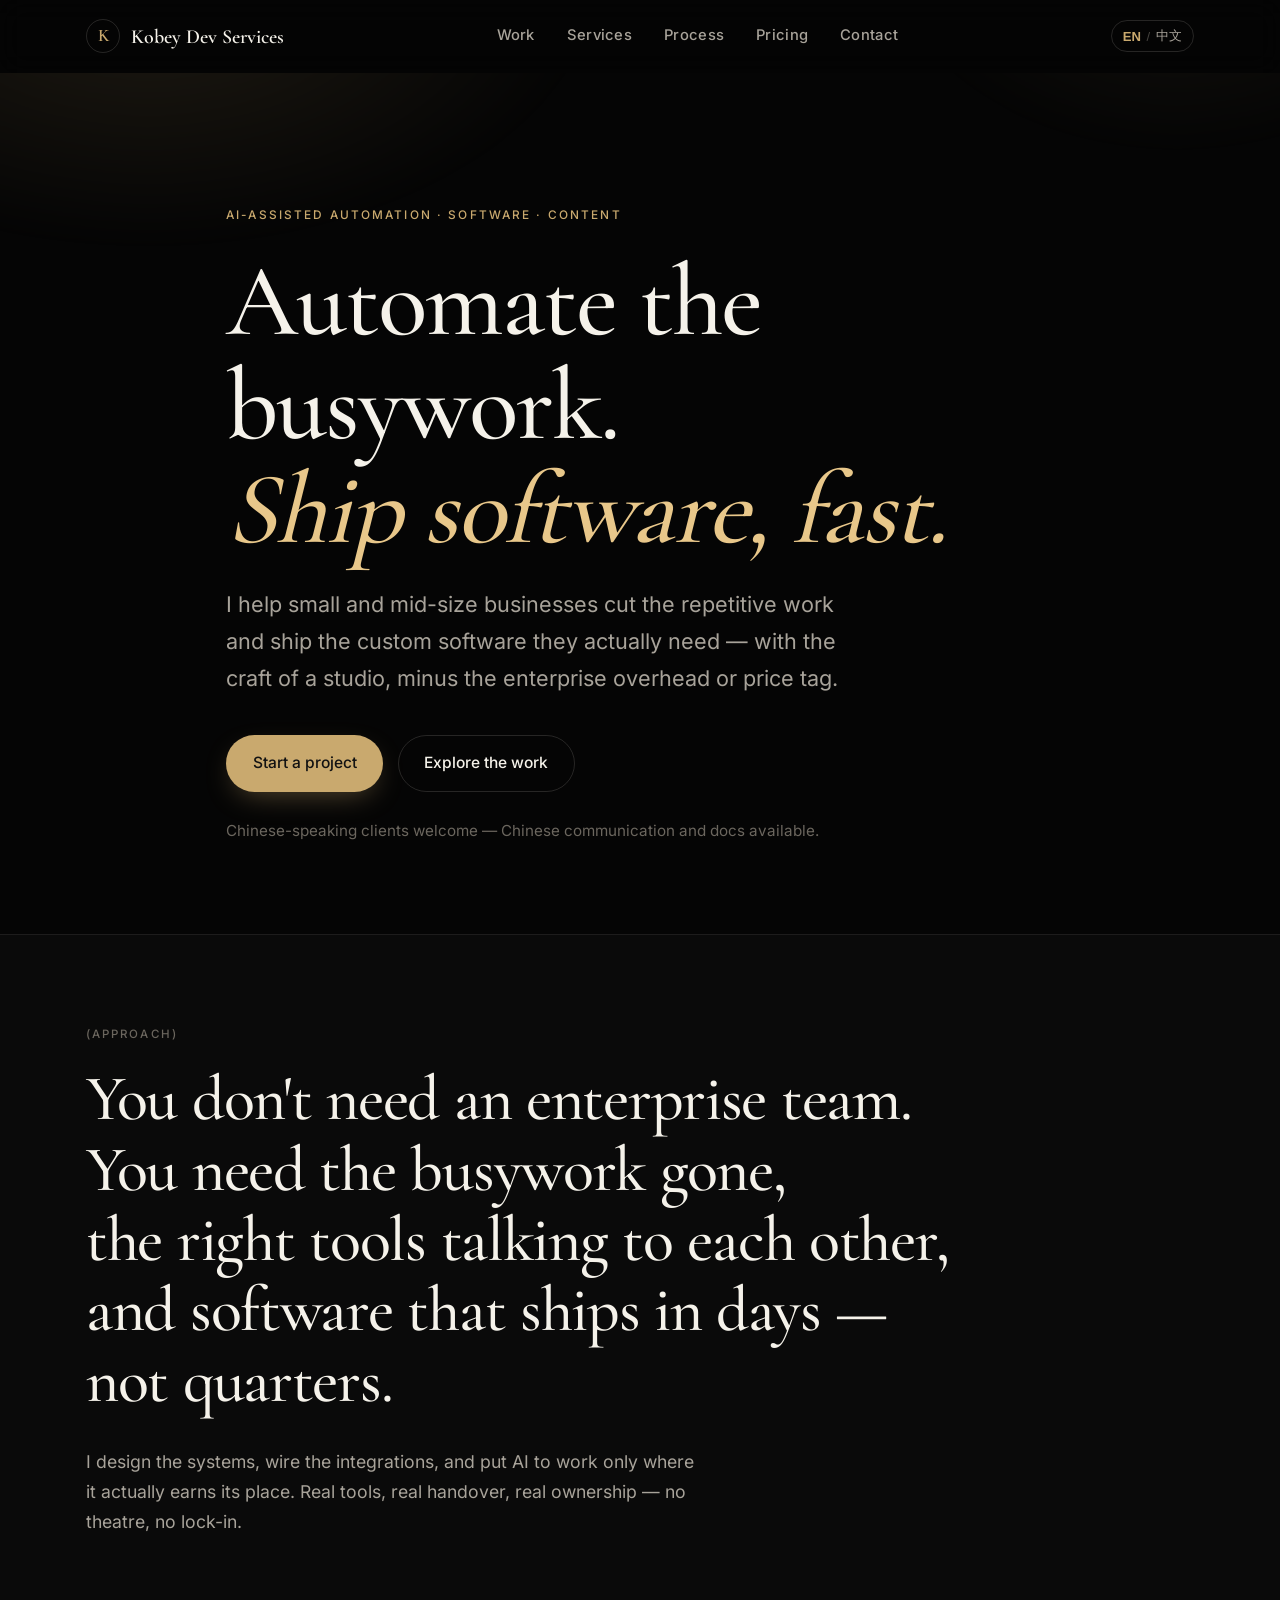
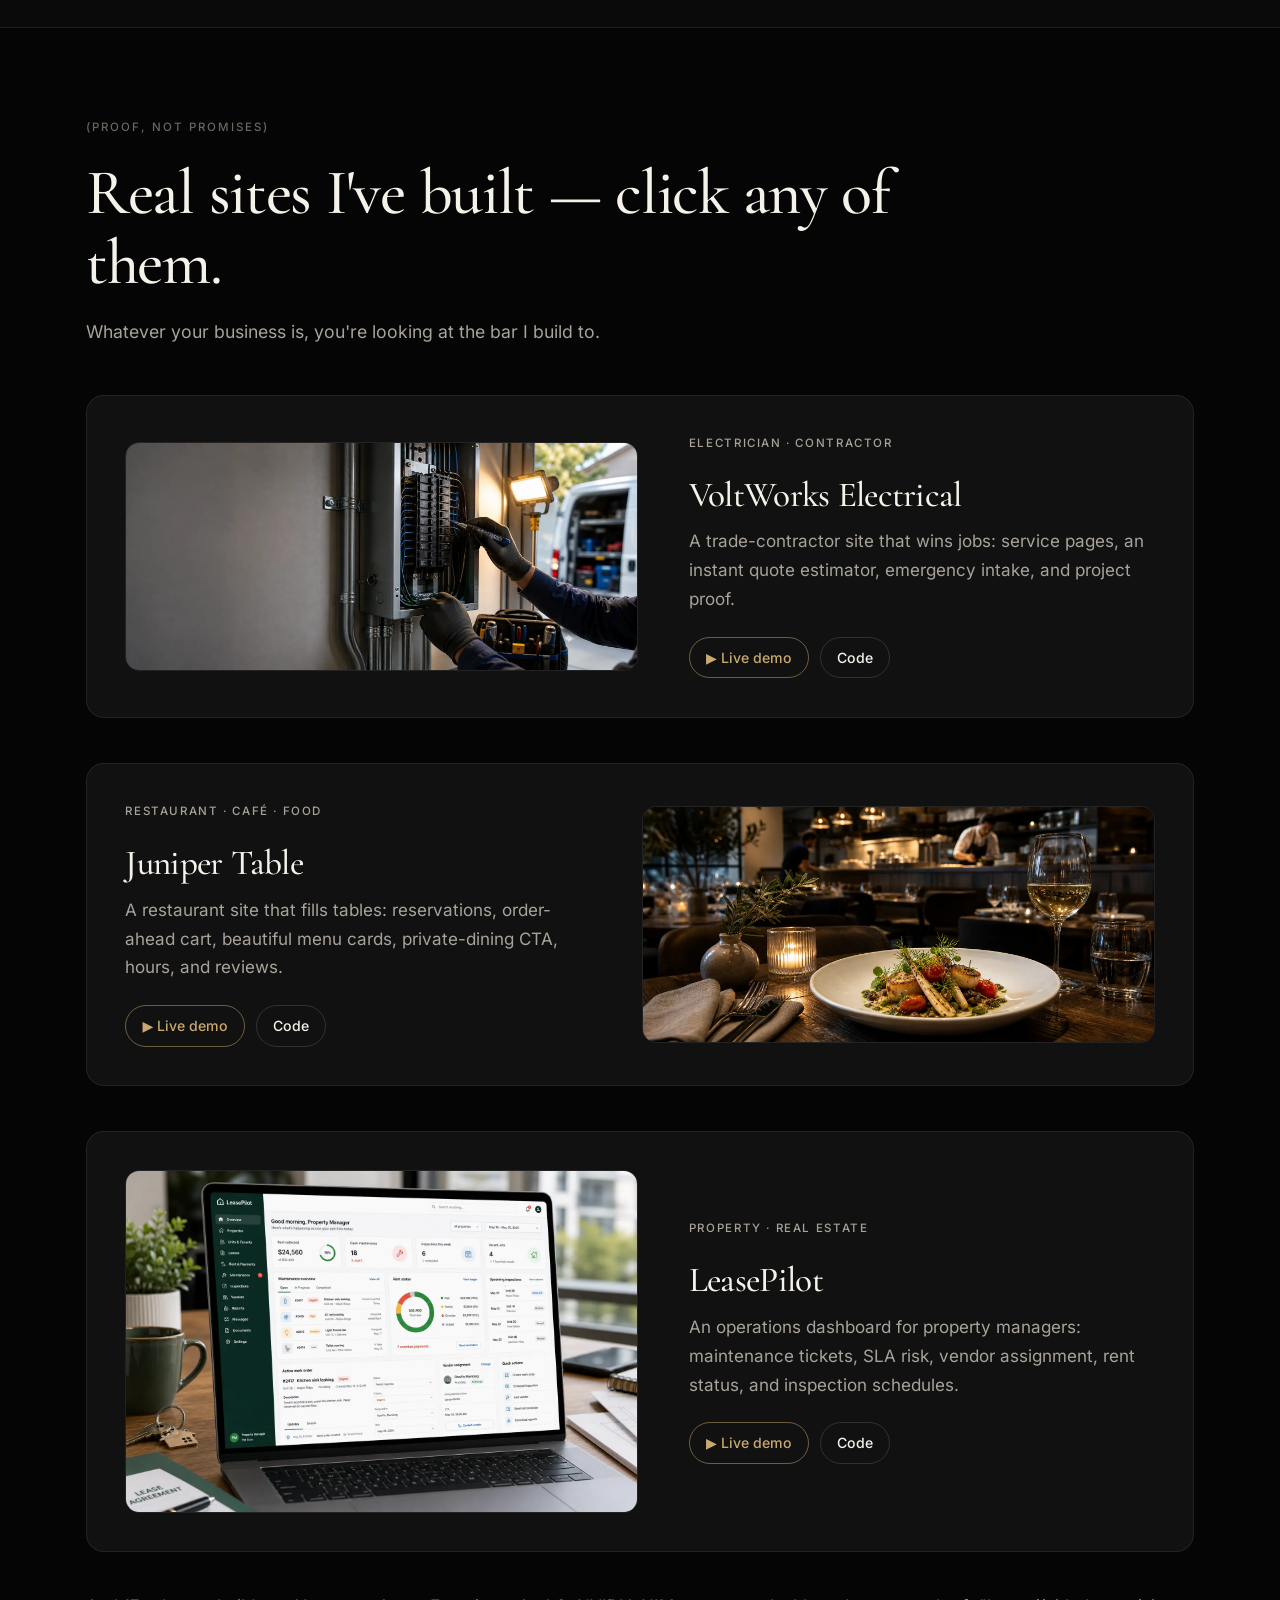
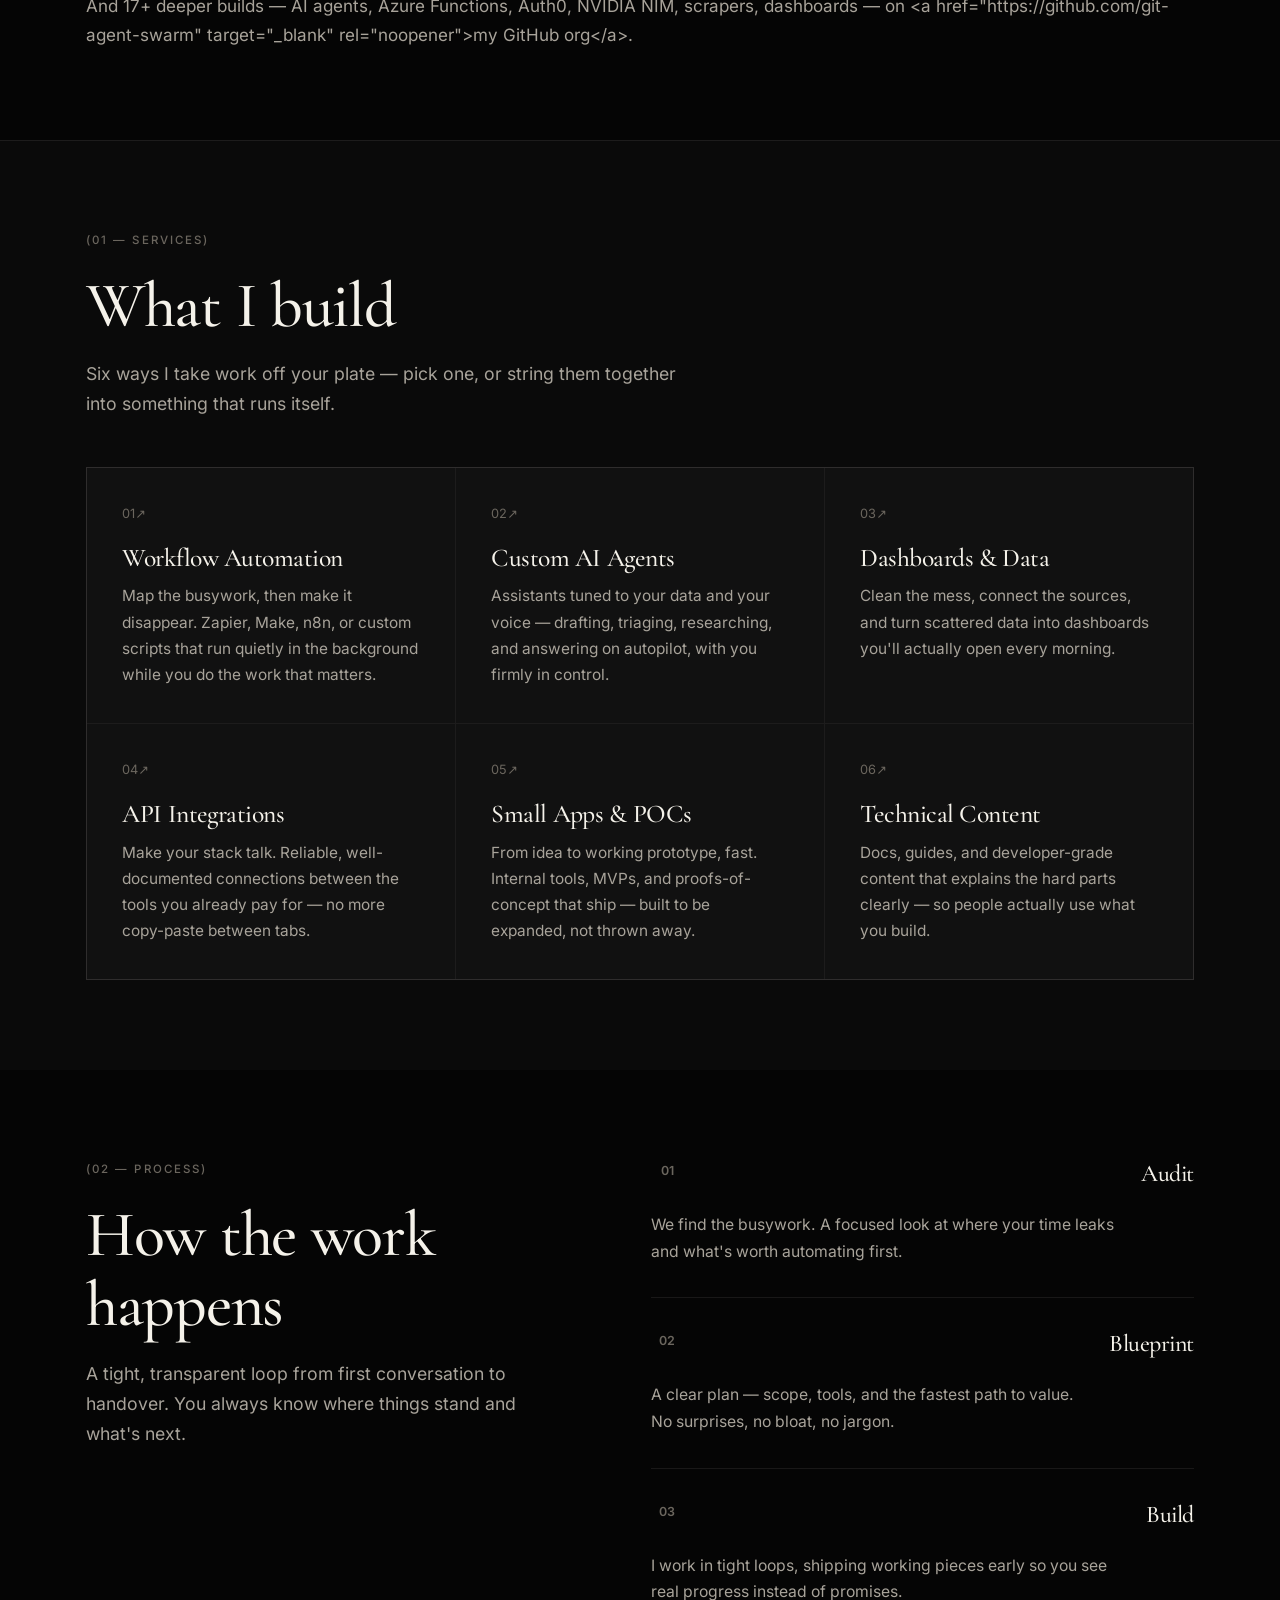
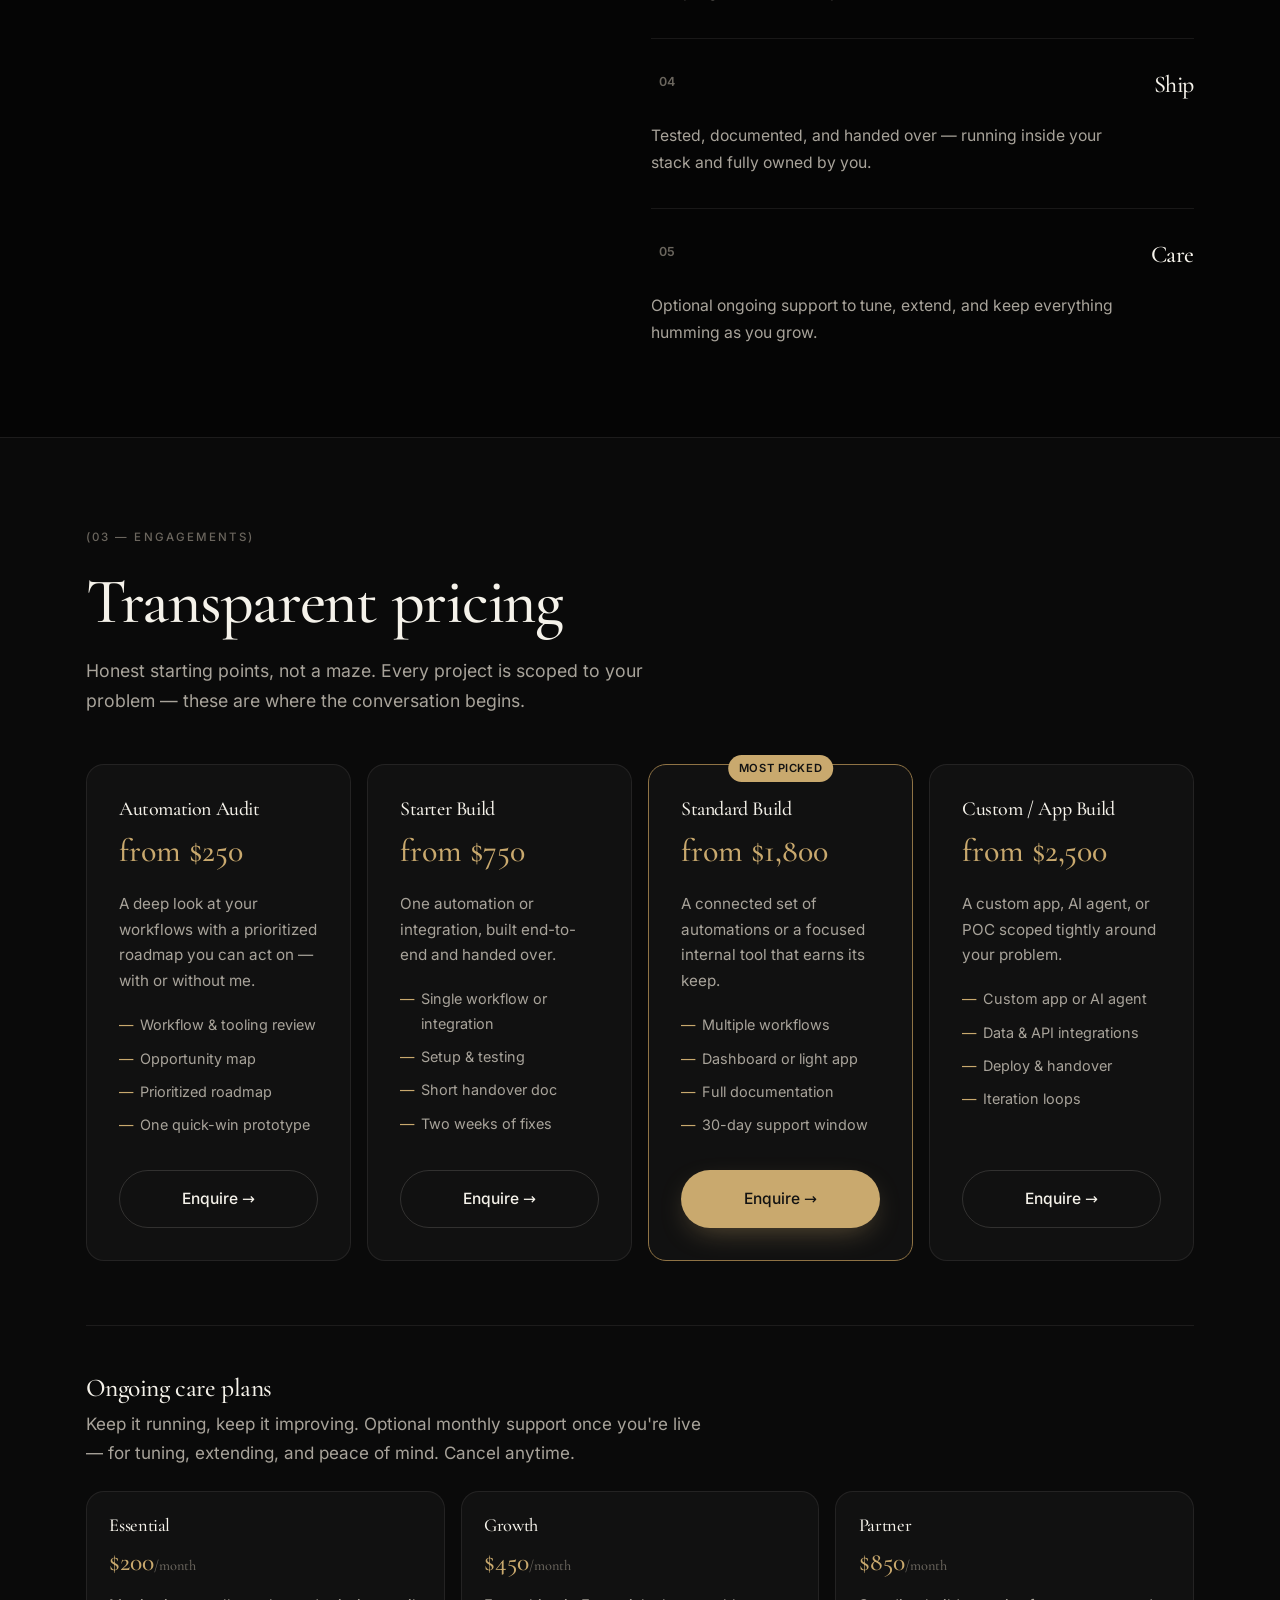
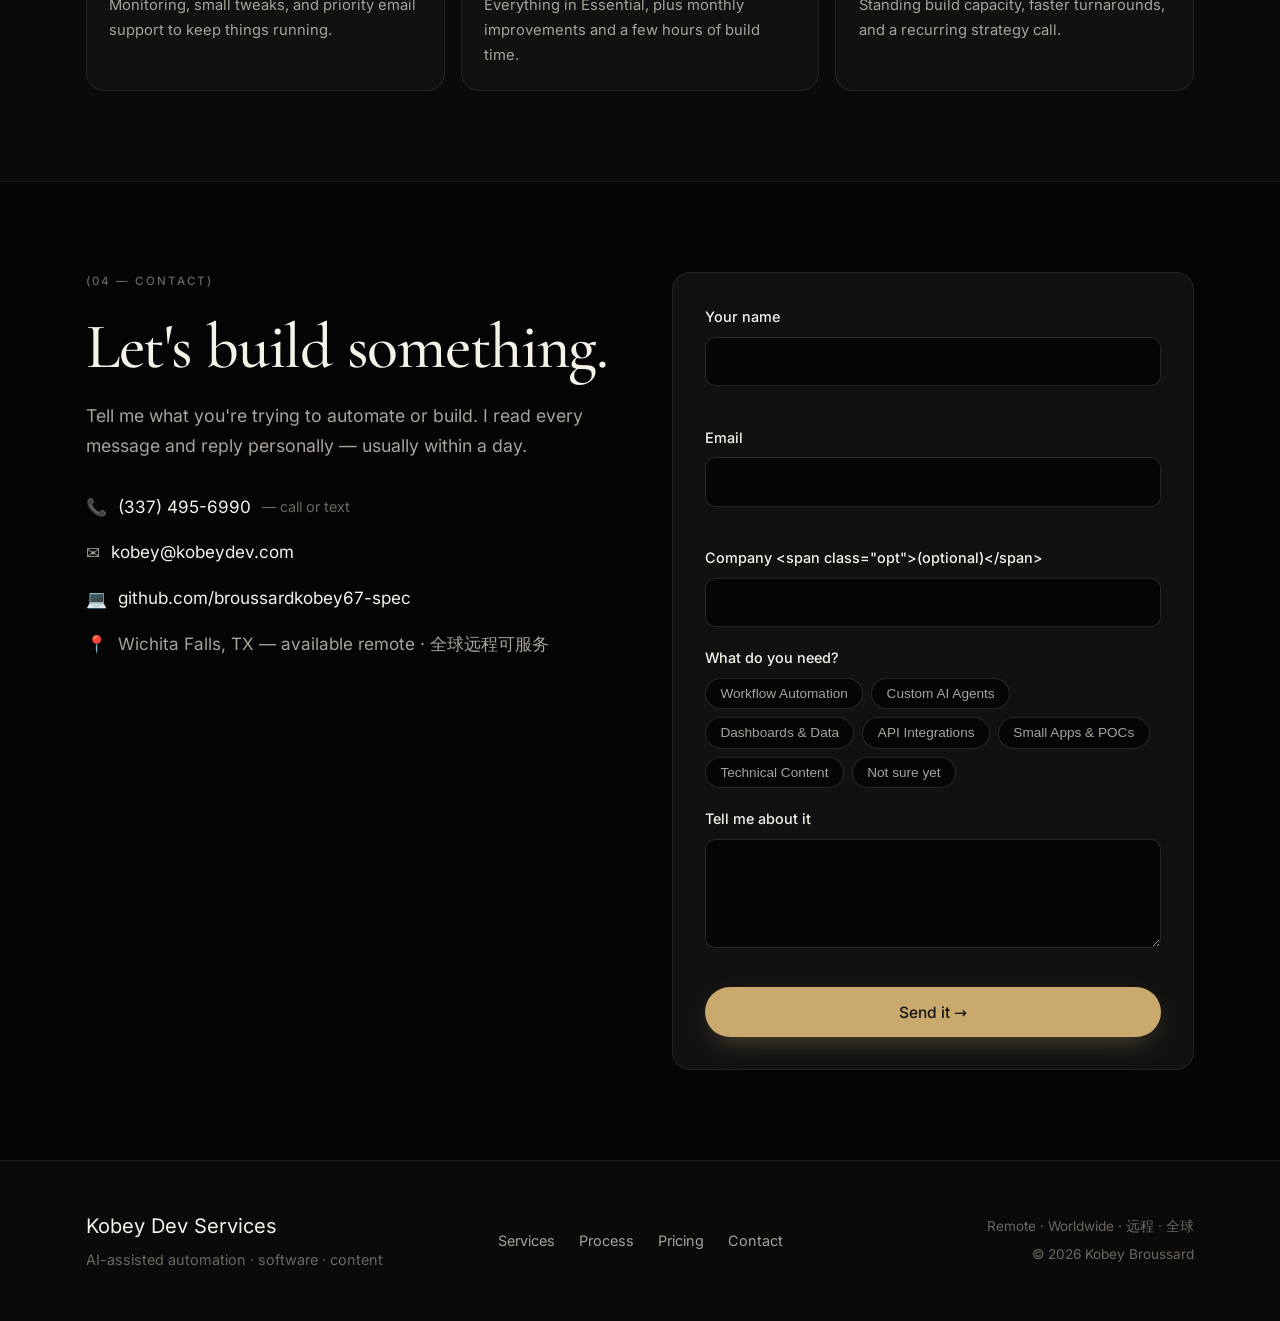
==== commit 264982e7: "Trim inline CSS, keep self-hosted fonts only; site.css render-blocking - Remove inlined critical CSS" ====
--- a/index.html
+++ b/index.html
@@ -39,75 +39,7 @@
 
   <!-- Fonts: self-hosted Latin fonts inlined to remove a render-blocking request; Chinese fonts loaded only when language is zh -->
   <style>
-    /* Critical above-fold styles — render the hero before the full stylesheet loads. */
-    :root {
-      --bg: #050505; --bg-2: #0a0a0a; --surface: #111111; --surface-2: #1a1a1a; --surface-3: #222222;
-      --ink: #f5f2ea; --muted: #a8a39a; --faint: #6b665e;
-      --accent: #c9a96e; --accent-2: #e8c78a; --accent-dark: #8f7345;
-      --line: rgba(245, 242, 234, 0.08); --line-2: rgba(245, 242, 234, 0.14);
-      --r: 14px; --r-lg: 18px; --r-pill: 999px;
-      --shadow: 0 24px 60px -24px rgba(0,0,0,0.85);
-      --glow: 0 0 80px -20px rgba(201, 169, 110, 0.22);
-      --font-display: "Cormorant Garamond", "Noto Serif SC", Georgia, serif;
-      --font-body: "Inter", "Noto Sans SC", system-ui, -apple-system, BlinkMacSystemFont, "Segoe UI", Roboto, sans-serif;
-      --container: 1180px; --pad: clamp(1.1rem, 4.5vw, 2.25rem);
-    }
-    * { margin: 0; box-sizing: border-box; }
-    [hidden] { display: none !important; }
-    html { scroll-behavior: smooth; overflow-x: clip; -webkit-text-size-adjust: 100%; }
-    body { background: var(--bg); color: var(--ink); font-family: var(--font-body); font-size: 17px; line-height: 1.7; -webkit-font-smoothing: antialiased; text-rendering: optimizeLegibility; overflow-x: clip; }
-    img { max-width: 100%; display: block; }
-    a { color: inherit; text-decoration: none; }
-    h1, h2, h3, h4 { font-family: var(--font-display); font-weight: 500; line-height: 1.1; letter-spacing: -0.02em; }
-    .container { width: 100%; max-width: var(--container); margin-inline: auto; padding-inline: var(--pad); }
-    .skip-link { position: absolute; left: 50%; top: -60px; transform: translateX(-50%); background: var(--ink); color: var(--bg); padding: 10px 18px; border-radius: 0 0 12px 12px; font-weight: 600; z-index: 200; transition: top .2s ease; }
-    .skip-link:focus { top: 0; }
-    .btn { display: inline-flex; align-items: center; justify-content: center; gap: .4em; font-family: var(--font-body); font-weight: 500; font-size: 0.97rem; padding: 0.9rem 1.6rem; border-radius: var(--r-pill); border: 1px solid transparent; cursor: pointer; transition: transform .18s ease, box-shadow .18s ease, background .18s ease, border-color .18s ease; white-space: nowrap; }
-    .btn:hover { transform: translateY(-2px); }
-    .btn-primary { background: var(--accent); color: #121212; box-shadow: 0 10px 30px -10px rgba(201, 169, 110, 0.45); }
-    .btn-ghost { background: transparent; color: var(--ink); border-color: var(--line-2); }
-    .site-header { position: sticky; top: 0; z-index: 100; backdrop-filter: blur(14px); -webkit-backdrop-filter: blur(14px); background: rgba(5, 5, 5, 0.78); border-bottom: 1px solid transparent; }
-    .nav-bar { display: flex; align-items: center; justify-content: space-between; min-height: 72px; gap: 1rem; }
-    .brand { display: inline-flex; align-items: center; gap: .7rem; font-family: var(--font-display); font-weight: 600; }
-    .brand-mark { width: 34px; height: 34px; display: grid; place-items: center; border: 1px solid var(--line-2); border-radius: 50%; font-size: 1.1rem; color: var(--accent); }
-    .brand-name { font-size: 1.25rem; }
-    .nav-menu { display: flex; align-items: center; gap: 2rem; }
-    .nav-menu a { color: var(--muted); font-size: 0.92rem; font-weight: 500; letter-spacing: 0.02em; }
-    .header-actions { display: flex; align-items: center; gap: 1rem; }
-    .lang-toggle { display: inline-flex; align-items: center; gap: .35rem; background: transparent; border: 1px solid var(--line-2); border-radius: var(--r-pill); padding: 0.35rem 0.7rem; color: var(--muted); font-size: 0.82rem; }
-    .lang-option.active { color: var(--accent); font-weight: 600; }
-    .nav-toggle { display: none; flex-direction: column; gap: 5px; background: none; border: 0; cursor: pointer; padding: 8px; }
-    .nav-toggle span { width: 24px; height: 2px; background: var(--ink); border-radius: 2px; }
-    .hero { position: relative; min-height: 90vh; padding: clamp(5rem, 14vh, 10rem) 0 clamp(4rem, 10vh, 7rem); overflow: clip; }
-    .hero-glow { position: absolute; inset: -20% -10% auto -10%; height: 80vh; pointer-events: none; z-index: 0; background: radial-gradient(700px 420px at 18% 10%, rgba(201, 169, 110, 0.14), transparent 65%), radial-gradient(500px 360px at 85% 5%, rgba(232, 199, 138, 0.08), transparent 60%); filter: blur(10px); }
-    .hero-inner { position: relative; z-index: 1; max-width: 900px; }
-    .eyebrow { display: inline-block; font-family: var(--font-body); font-weight: 500; text-transform: uppercase; letter-spacing: 0.18em; font-size: 0.74rem; color: var(--accent); margin-bottom: 1.4rem; }
-    .hero-title { font-size: clamp(3rem, 8vw, 6.5rem); line-height: 1.02; margin-bottom: 1.6rem; }
-    .hero-title em { font-style: italic; color: var(--accent-2); }
-    .hero-lead { font-size: clamp(1.05rem, 2vw, 1.35rem); color: var(--muted); max-width: 620px; margin-bottom: 2.4rem; }
-    .hero-actions { display: flex; gap: .9rem; flex-wrap: wrap; margin-bottom: 1.6rem; }
-    .hero-note { color: var(--faint); font-size: 0.95rem; }
-    .reveal { opacity: 1; transform: none; }
-    html.js .reveal { opacity: 1; transform: none; }
-    @media (max-width: 860px) {
-      .nav-toggle { display: flex; }
-      .nav-menu { position: absolute; top: 72px; left: 0; right: 0; flex-direction: column; align-items: stretch; gap: 0; background: rgba(5, 5, 5, 0.98); backdrop-filter: blur(14px); border-bottom: 1px solid var(--line); padding: .5rem var(--pad) 1.2rem; transform: translateY(-12px); opacity: 0; pointer-events: none; transition: opacity .2s ease, transform .2s ease; }
-      .nav-menu.open { opacity: 1; transform: none; pointer-events: auto; }
-      .nav-menu a { padding: .9rem 0; border-bottom: 1px solid var(--line); }
-    }
-    @media (max-width: 640px) {
-      body { font-size: 16px; }
-      .hero-title { font-size: clamp(2.6rem, 11vw, 4rem); }
-      .hero-actions { flex-direction: column; }
-      .hero-actions .btn { width: 100%; }
-    }
-    @media (prefers-reduced-motion: reduce) {
-      html { scroll-behavior: auto; }
-      *, *::before, *::after { animation-duration: .001ms !important; animation-iteration-count: 1 !important; transition-duration: .001ms !important; }
-    }
-
     /* Self-hosted Latin fonts (OFL-licensed). */
-    @font-face {
       font-family: 'Cormorant Garamond';
       font-style: italic;
       font-weight: 400;
@@ -191,9 +123,7 @@
     })();
   </script>
 
-  <link rel="preload" as="style" href="css/site.css?v=20260618b" />
-  <link rel="stylesheet" href="css/site.css?v=20260618b" media="print" onload="this.media='all'" />
-  <noscript><link rel="stylesheet" href="css/site.css?v=20260618b" /></noscript>
+  <link rel="stylesheet" href="css/site.css?v=20260618b" />
   <script>document.documentElement.classList.add("js");</script>
 
   <script type="application/ld+json">
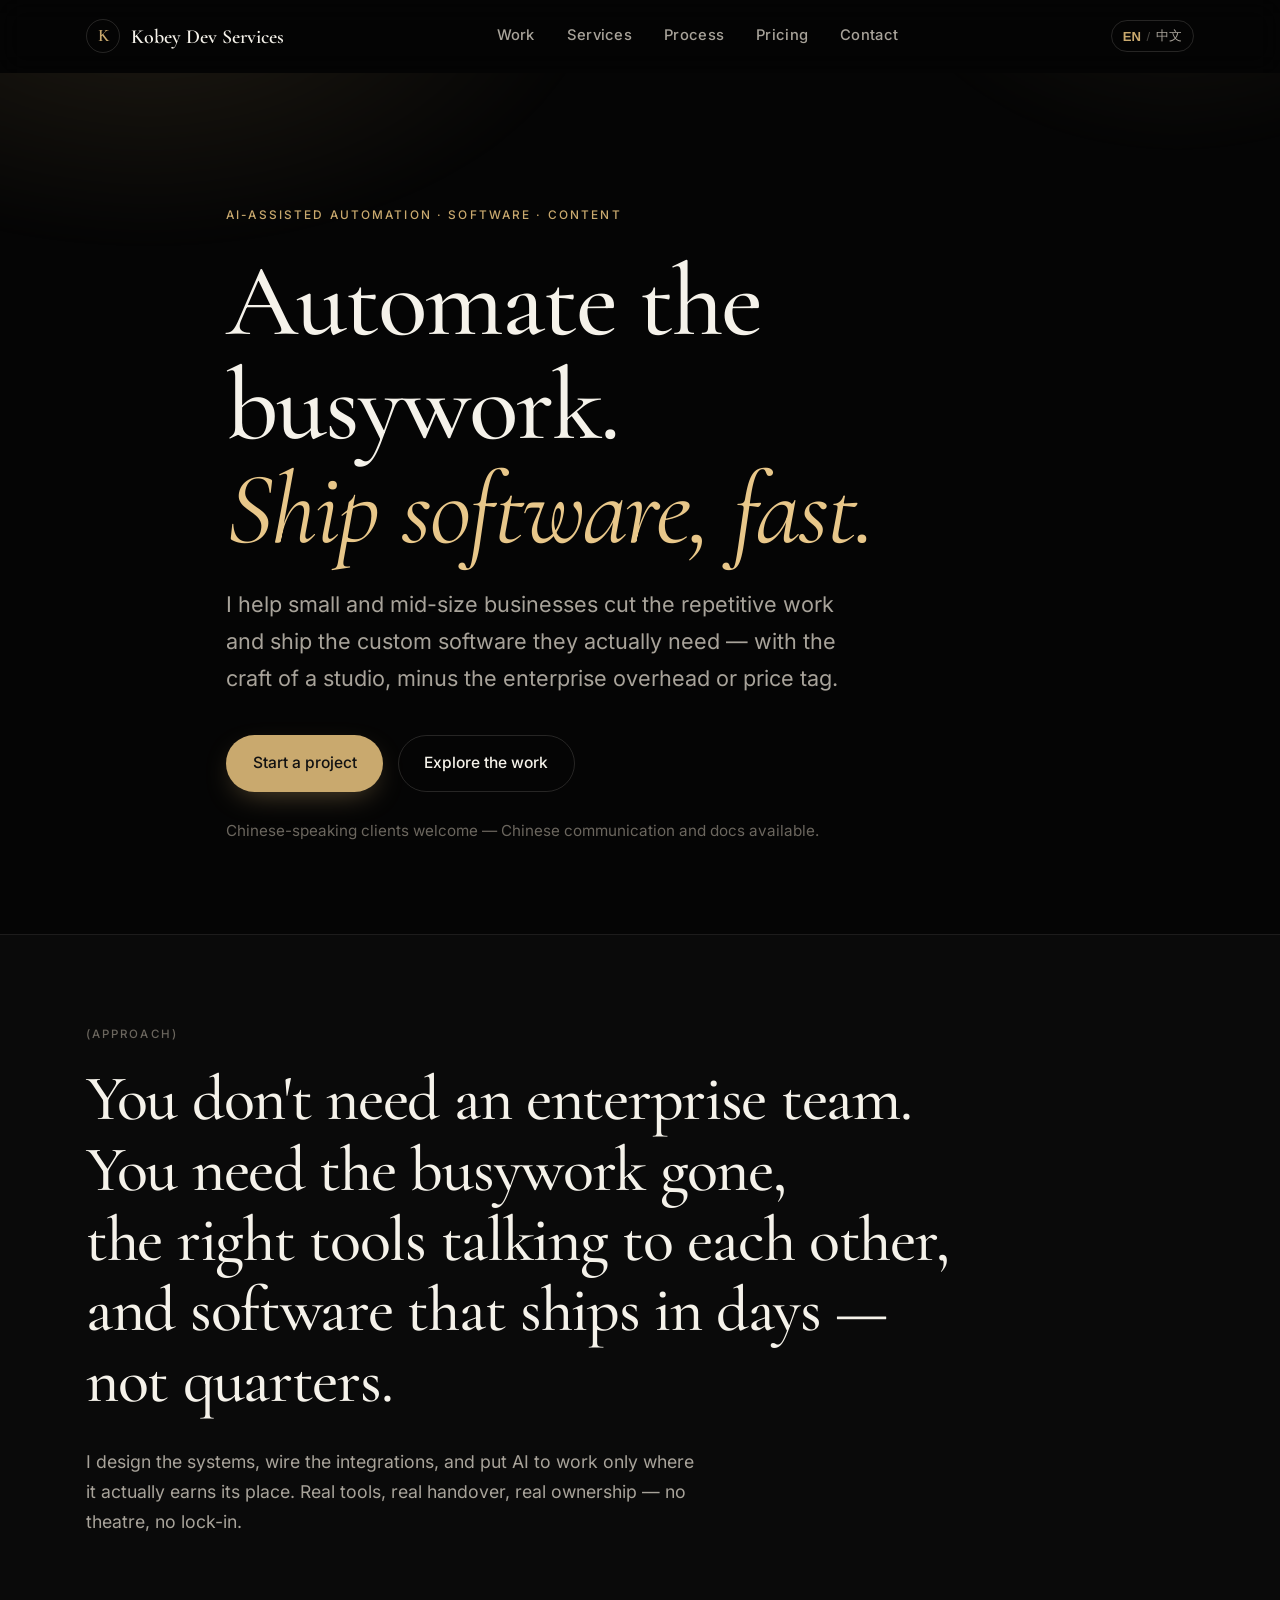
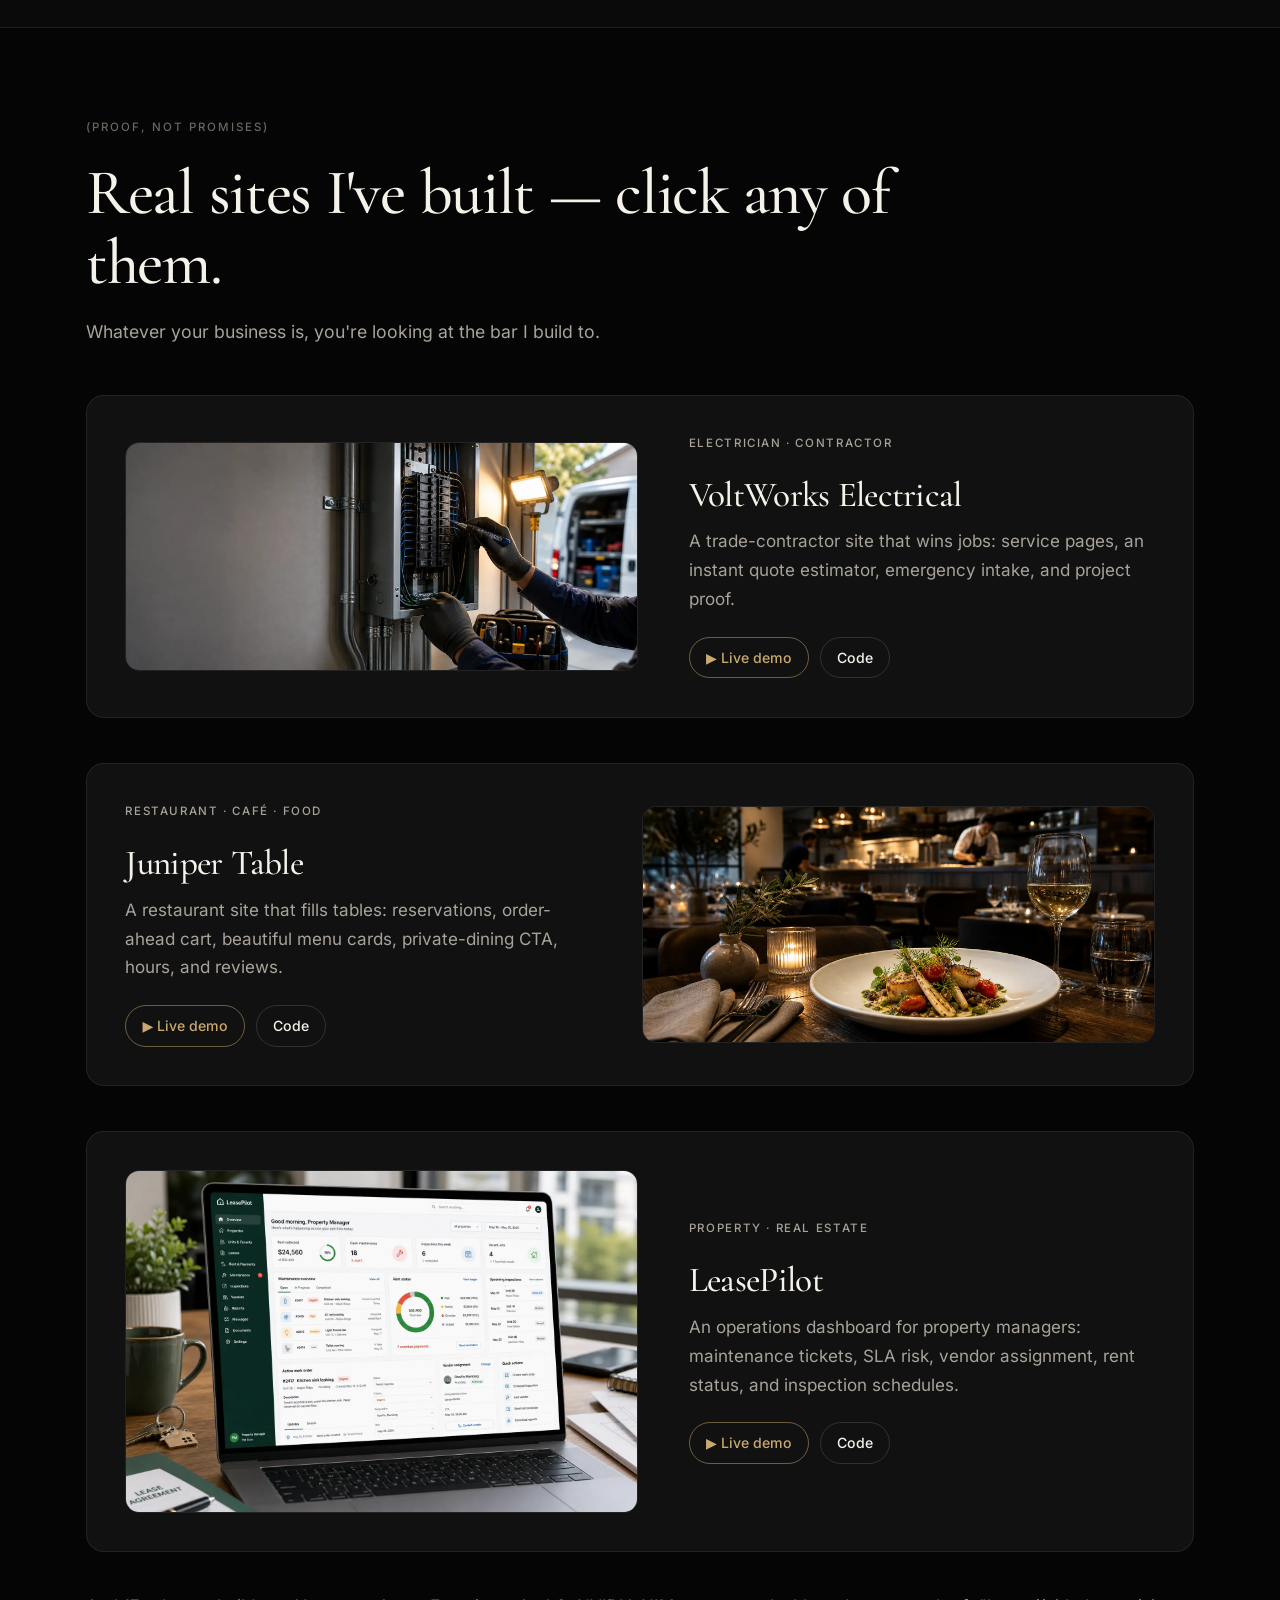
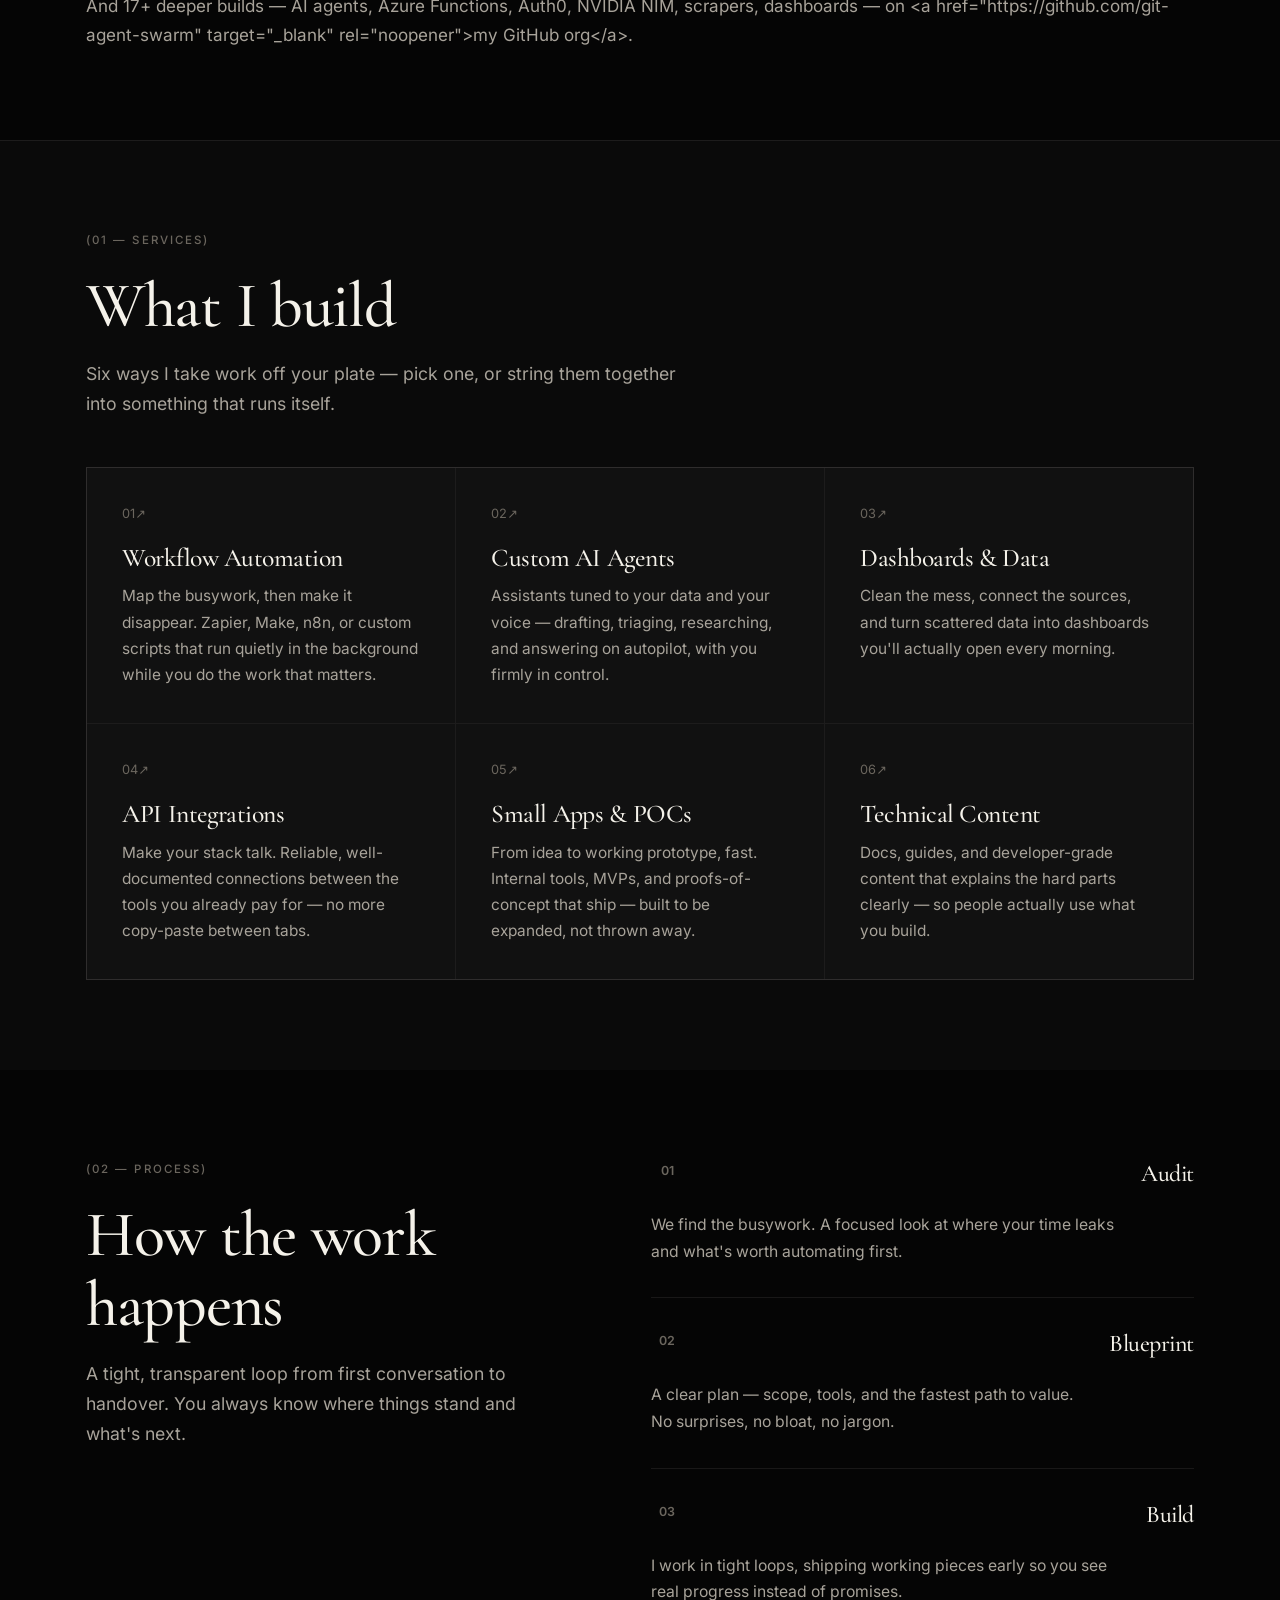
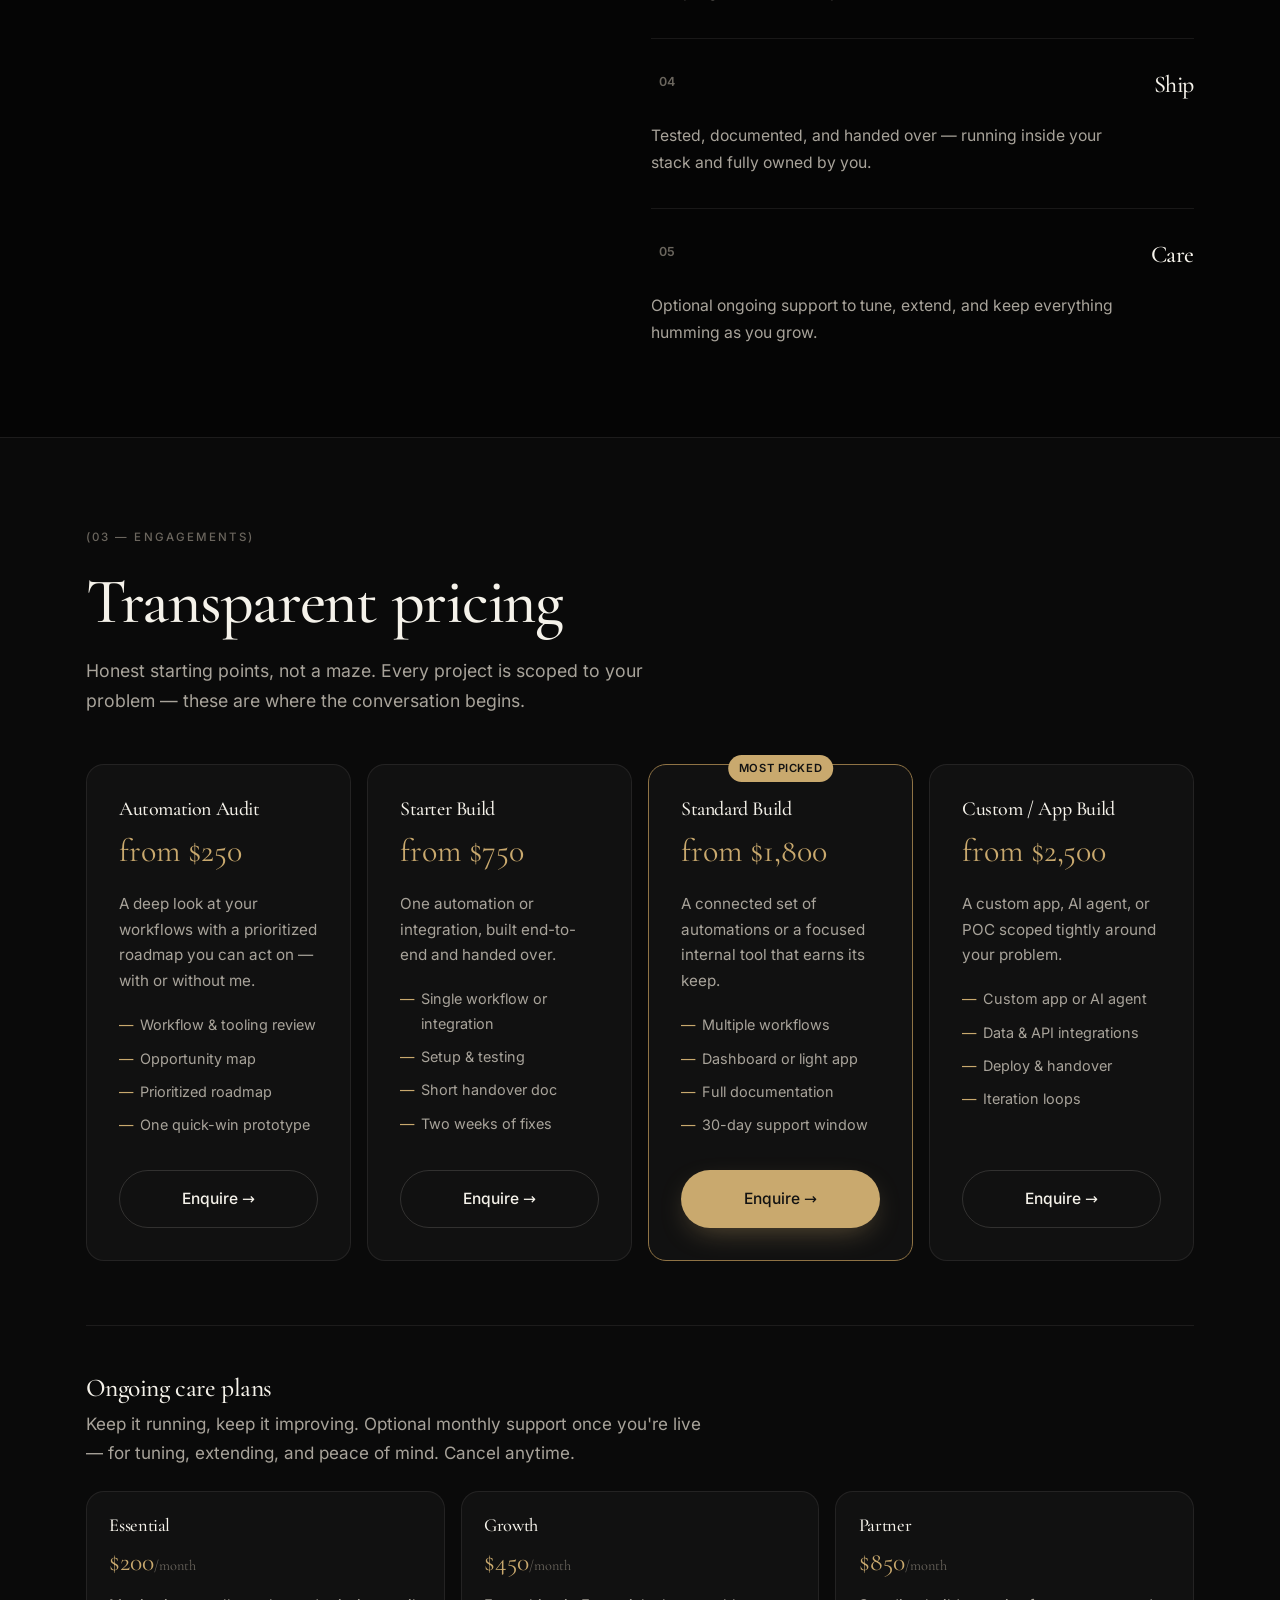
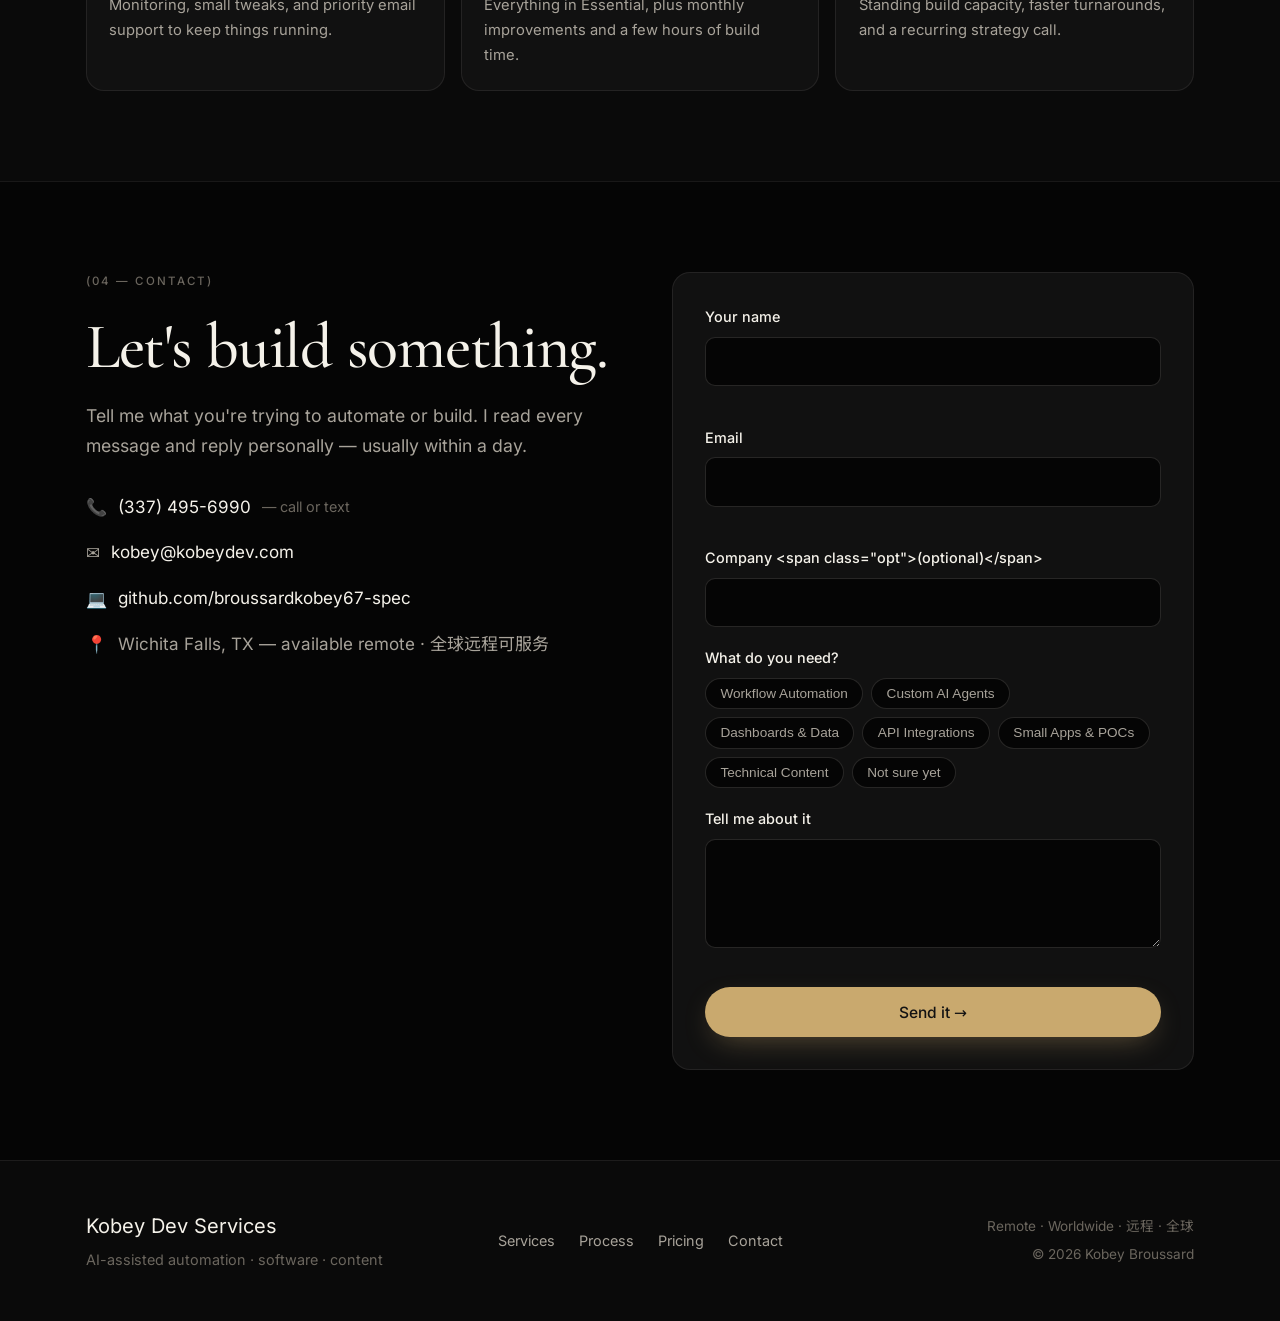
==== commit 6866673a: "Harden KDS site for China + fix launch bugs - Self-host Noto Sans/Serif SC (variable subset, 471 gly" ====
--- a/index.html
+++ b/index.html
@@ -9,21 +9,21 @@
   <meta name="keywords" content="web developer, AI automation, AI agents, business websites, freelance developer, workflow automation, Chinese developer, bilingual developer, Python, JavaScript, Wichita Falls TX" />
   <meta name="robots" content="index, follow, max-image-preview:large" />
   <meta name="theme-color" content="#050505" />
-  <link rel="canonical" href="https://kobeydev.web.app/" />
+  <link rel="canonical" href="https://kobeydev.com/" />
 
   <!-- Hreflang -->
-  <link rel="alternate" hreflang="en" href="https://kobeydev.web.app/?lang=en" />
-  <link rel="alternate" hreflang="zh" href="https://kobeydev.web.app/?lang=zh" />
-  <link rel="alternate" hreflang="x-default" href="https://kobeydev.web.app/" />
+  <link rel="alternate" hreflang="en" href="https://kobeydev.com/?lang=en" />
+  <link rel="alternate" hreflang="zh" href="https://kobeydev.com/?lang=zh" />
+  <link rel="alternate" hreflang="x-default" href="https://kobeydev.com/" />
 
   <!-- Open Graph -->
   <meta property="og:title" content="Kobey Dev Services — Automate the busywork. Ship software, fast." />
   <meta property="og:description" content="AI-assisted automation, custom software, and content operations for small and mid-size businesses. Serving US and Chinese-speaking clients." />
   <meta property="og:type" content="website" />
-  <meta property="og:url" content="https://kobeydev.web.app/" />
+  <meta property="og:url" content="https://kobeydev.com/" />
   <meta property="og:site_name" content="Kobey Dev Services" />
   <meta property="og:locale" content="en_US" />
-  <meta property="og:image" content="https://kobeydev.web.app/assets/og-image.png" />
+  <meta property="og:image" content="https://kobeydev.com/assets/og-image.png" />
   <meta property="og:image:width" content="1200" />
   <meta property="og:image:height" content="630" />
   <meta property="og:image:alt" content="Kobey Dev Services — websites, automation & AI agents that do real work." />
@@ -32,7 +32,7 @@
   <meta name="twitter:card" content="summary_large_image" />
   <meta name="twitter:title" content="Kobey Dev Services — Automate the busywork. Ship software, fast." />
   <meta name="twitter:description" content="AI-assisted automation, custom software, and content operations for small and mid-size businesses." />
-  <meta name="twitter:image" content="https://kobeydev.web.app/assets/og-image.png" />
+  <meta name="twitter:image" content="https://kobeydev.com/assets/og-image.png" />
 
   <link rel="icon" href="assets/favicon.svg" type="image/svg+xml" />
   <link rel="apple-touch-icon" href="assets/apple-touch-icon.png" />
@@ -40,6 +40,7 @@
   <!-- Fonts: self-hosted Latin fonts inlined to remove a render-blocking request; Chinese fonts loaded only when language is zh -->
   <style>
     /* Self-hosted Latin fonts (OFL-licensed). */
+    @font-face {
       font-family: 'Cormorant Garamond';
       font-style: italic;
       font-weight: 400;
@@ -103,25 +104,28 @@
       src: url('assets/fonts/UcC73FwrK3iLTeHuS_nVMrMxCp50SjIa1ZL7.woff2') format('woff2');
       unicode-range: U+0000-00FF, U+0131, U+0152-0153, U+02BB-02BC, U+02C6, U+02DA, U+02DC, U+0304, U+0308, U+0329, U+2000-206F, U+20AC, U+2122, U+2191, U+2193, U+2212, U+2215, U+FEFF, U+FFFD;
     }
+    /* Self-hosted Simplified-Chinese subset (variable wght). China-safe — no Google/CDN.
+       unicode-range scopes the download to CJK, so English pages never fetch it. */
+    @font-face {
+      font-family: 'Noto Sans SC';
+      font-style: normal;
+      font-weight: 400 700;
+      font-display: swap;
+      src: url('assets/fonts/noto-sans-sc-subset.woff2') format('woff2');
+      unicode-range: U+3000-303F, U+4E00-9FFF, U+FF00-FFEF, U+00B7, U+2018-201F, U+2026;
+    }
+    @font-face {
+      font-family: 'Noto Serif SC';
+      font-style: normal;
+      font-weight: 400 700;
+      font-display: swap;
+      src: url('assets/fonts/noto-serif-sc-subset.woff2') format('woff2');
+      unicode-range: U+3000-303F, U+4E00-9FFF, U+FF00-FFEF, U+00B7, U+2018-201F, U+2026;
+    }
   </style>
   <link rel="preload" as="font" href="assets/fonts/cormorant-normal-subset.woff2" type="font/woff2" crossorigin />
-  <script>
-    (function () {
-      try {
-        const params = new URLSearchParams(location.search);
-        const stored = (function () { try { return localStorage.getItem('kds-lang'); } catch (e) { return null; } })();
-        const browser = (navigator.language || '').toLowerCase().startsWith('zh') ? 'zh' : 'en';
-        if ((params.get('lang') || stored || browser) === 'zh') {
-          const link = document.createElement('link');
-          link.rel = 'stylesheet';
-          link.href = 'https://fonts.googleapis.com/css2?family=Noto+Sans+SC:wght@400;500;600;700&family=Noto+Serif+SC:wght@400;500;600;700&display=swap';
-          link.media = 'print';
-          link.onload = function () { link.media = 'all'; };
-          document.head.appendChild(link);
-        }
-      } catch (e) {}
-    })();
-  </script>
+  <!-- Chinese fonts are self-hosted above (@font-face, CJK unicode-range) — they load
+       automatically only when Chinese is rendered. No external font CDN (China-safe). -->
 
   <link rel="stylesheet" href="css/site.css?v=20260618b" />
   <script>document.documentElement.classList.add("js");</script>
@@ -132,11 +136,11 @@
     "@graph": [
       {
         "@type": "ProfessionalService",
-        "@id": "https://kobeydev.web.app/#business",
+        "@id": "https://kobeydev.com/#business",
         "name": "Kobey Dev Services",
         "description": "AI-assisted automation, custom software, and content operations for small and mid-size businesses. Serving US and Chinese-speaking clients.",
-        "url": "https://kobeydev.web.app/",
-        "image": "https://kobeydev.web.app/assets/og-image.png",
+        "url": "https://kobeydev.com/",
+        "image": "https://kobeydev.com/assets/og-image.png",
         "telephone": "+1-337-495-6990",
         "email": "kobey@kobeydev.com",
         "priceRange": "$$",
@@ -147,7 +151,7 @@
           "addressRegion": "TX",
           "addressCountry": "US"
         },
-        "founder": {"@id": "https://kobeydev.web.app/#kobey"},
+        "founder": {"@id": "https://kobeydev.com/#kobey"},
         "knowsAbout": ["Web Development", "Workflow Automation", "AI Agents", "Python", "JavaScript", "Lead Generation", "Web Scraping", "Dashboards", "Technical Writing", "API Integrations"],
         "makesOffer": [
           {"@type": "Offer", "itemOffered": {"@type": "Service", "name": "Workflow Automation"}},
@@ -160,11 +164,11 @@
       },
       {
         "@type": "Person",
-        "@id": "https://kobeydev.web.app/#kobey",
+        "@id": "https://kobeydev.com/#kobey",
         "name": "Kobey Broussard",
         "jobTitle": "AI Automation & Full-Stack Developer",
-        "url": "https://kobeydev.web.app/",
-        "worksFor": {"@id": "https://kobeydev.web.app/#business"},
+        "url": "https://kobeydev.com/",
+        "worksFor": {"@id": "https://kobeydev.com/#business"},
         "knowsLanguage": ["en", "zh"],
         "address": {
           "@type": "PostalAddress",
@@ -226,7 +230,7 @@
           <a class="btn btn-primary" href="#contact" data-i18n="ctaPrimary">Start a project</a>
           <a class="btn btn-ghost" href="#work" data-i18n="ctaSecondary">Explore the work</a>
         </div>
-        <p class="hero-note reveal in" data-i18n="heroNote">也欢迎中文客户 — 可提供中文沟通与文档。</p>
+        <p class="hero-note reveal in" data-i18n="heroNote">Chinese-speaking clients welcome — Chinese communication and docs available.</p>
       </div>
     </section>
 
@@ -255,7 +259,7 @@
         <div class="showcase">
           <article class="show-card reveal" id="demo-voltworks">
             <div class="show-media">
-              <img src="assets/demos/voltworks-hero.webp" width="1280" height="800" loading="lazy" decoding="async" alt="VoltWorks Electrical website" />
+              <img src="assets/demos/voltworks-hero.webp" width="1880" height="837" loading="lazy" decoding="async" alt="VoltWorks Electrical website" />
             </div>
             <div class="show-body">
               <p class="show-tag" data-i18n="demoVoltworksTag">Electrician · Contractor</p>
@@ -270,7 +274,7 @@
 
           <article class="show-card reveal" id="demo-juniper">
             <div class="show-media">
-              <img src="assets/demos/juniper-table-hero.webp" width="1280" height="800" loading="lazy" decoding="async" alt="Juniper Table restaurant website" />
+              <img src="assets/demos/juniper-table-hero.webp" width="1849" height="851" loading="lazy" decoding="async" alt="Juniper Table restaurant website" />
             </div>
             <div class="show-body">
               <p class="show-tag" data-i18n="demoJuniperTag">Restaurant · Café · Food</p>
@@ -285,7 +289,7 @@
 
           <article class="show-card reveal" id="demo-leasepilot">
             <div class="show-media">
-              <img src="assets/demos/leasepilot-device.webp" width="1280" height="800" loading="lazy" decoding="async" alt="LeasePilot property management dashboard" />
+              <img src="assets/demos/leasepilot-device.webp" width="1536" height="1024" loading="lazy" decoding="async" alt="LeasePilot property management dashboard" />
             </div>
             <div class="show-body">
               <p class="show-tag" data-i18n="demoLeaseTag">Property · Real estate</p>
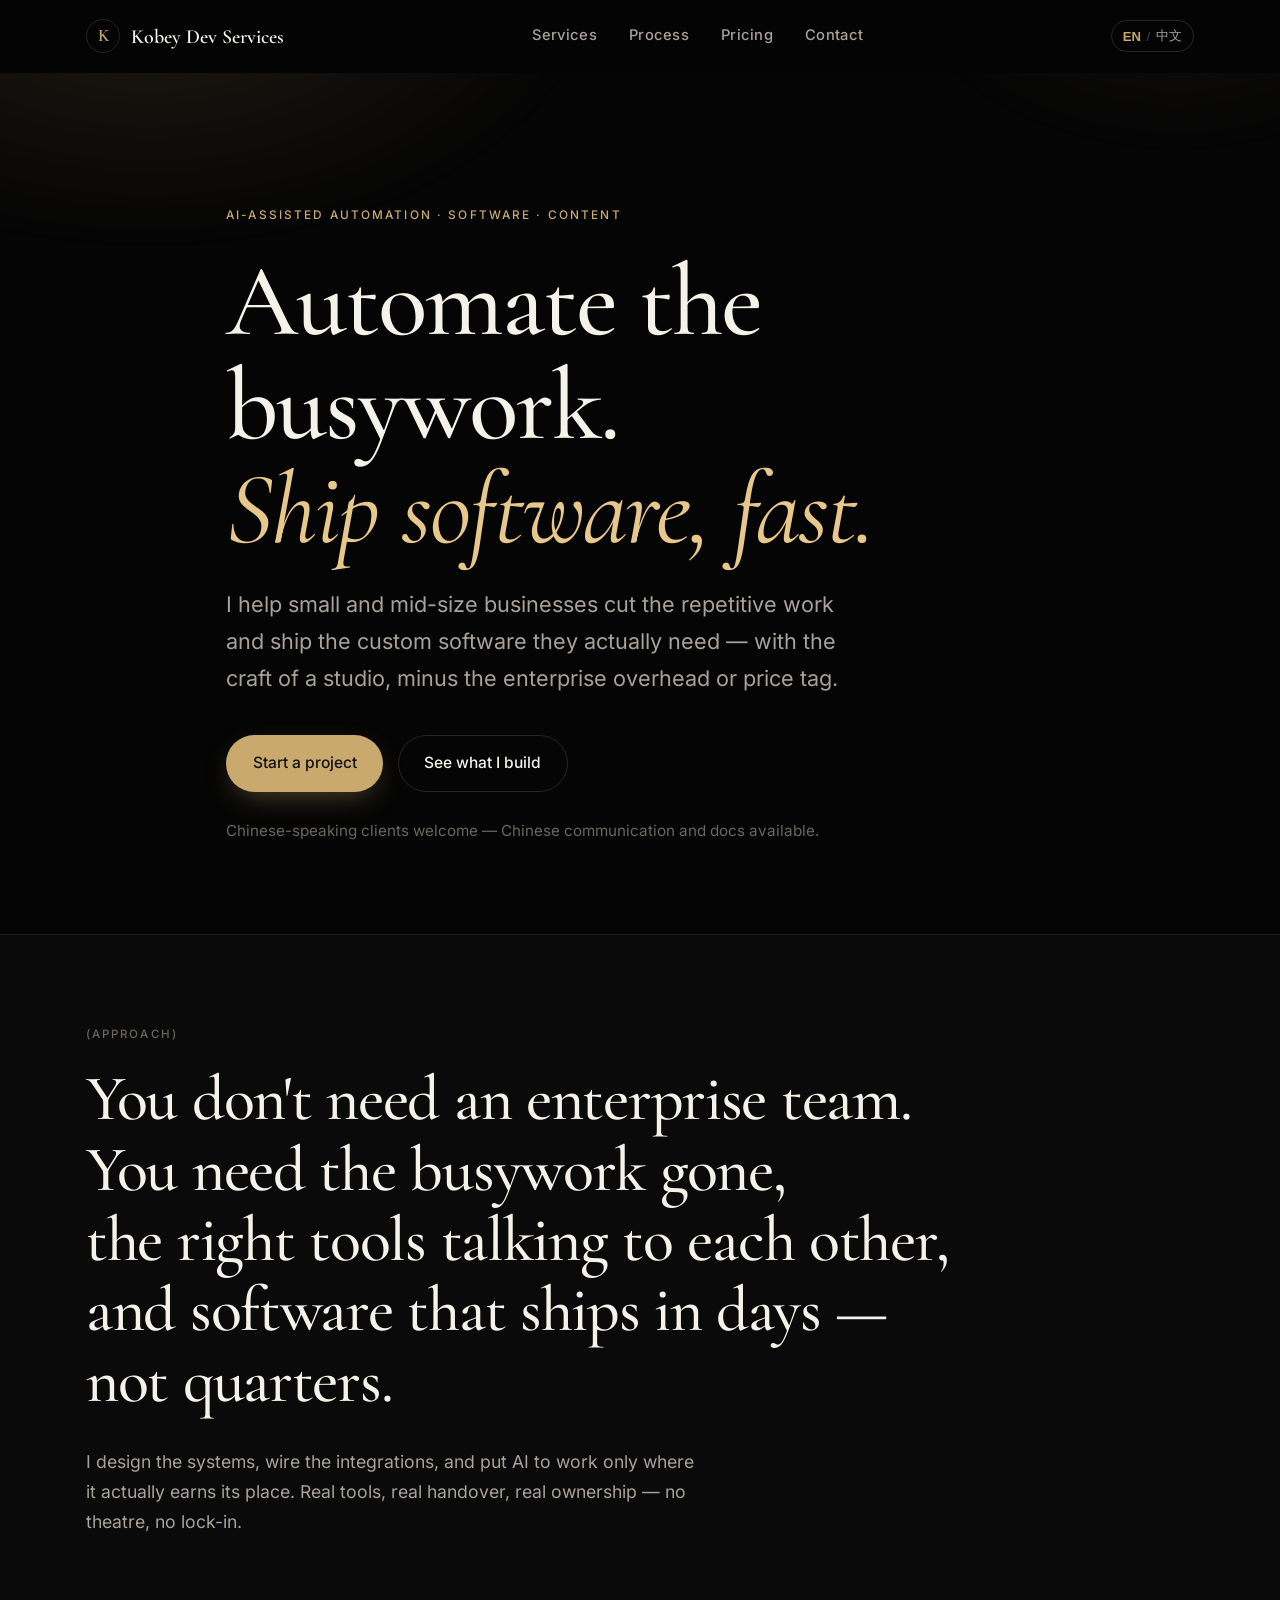
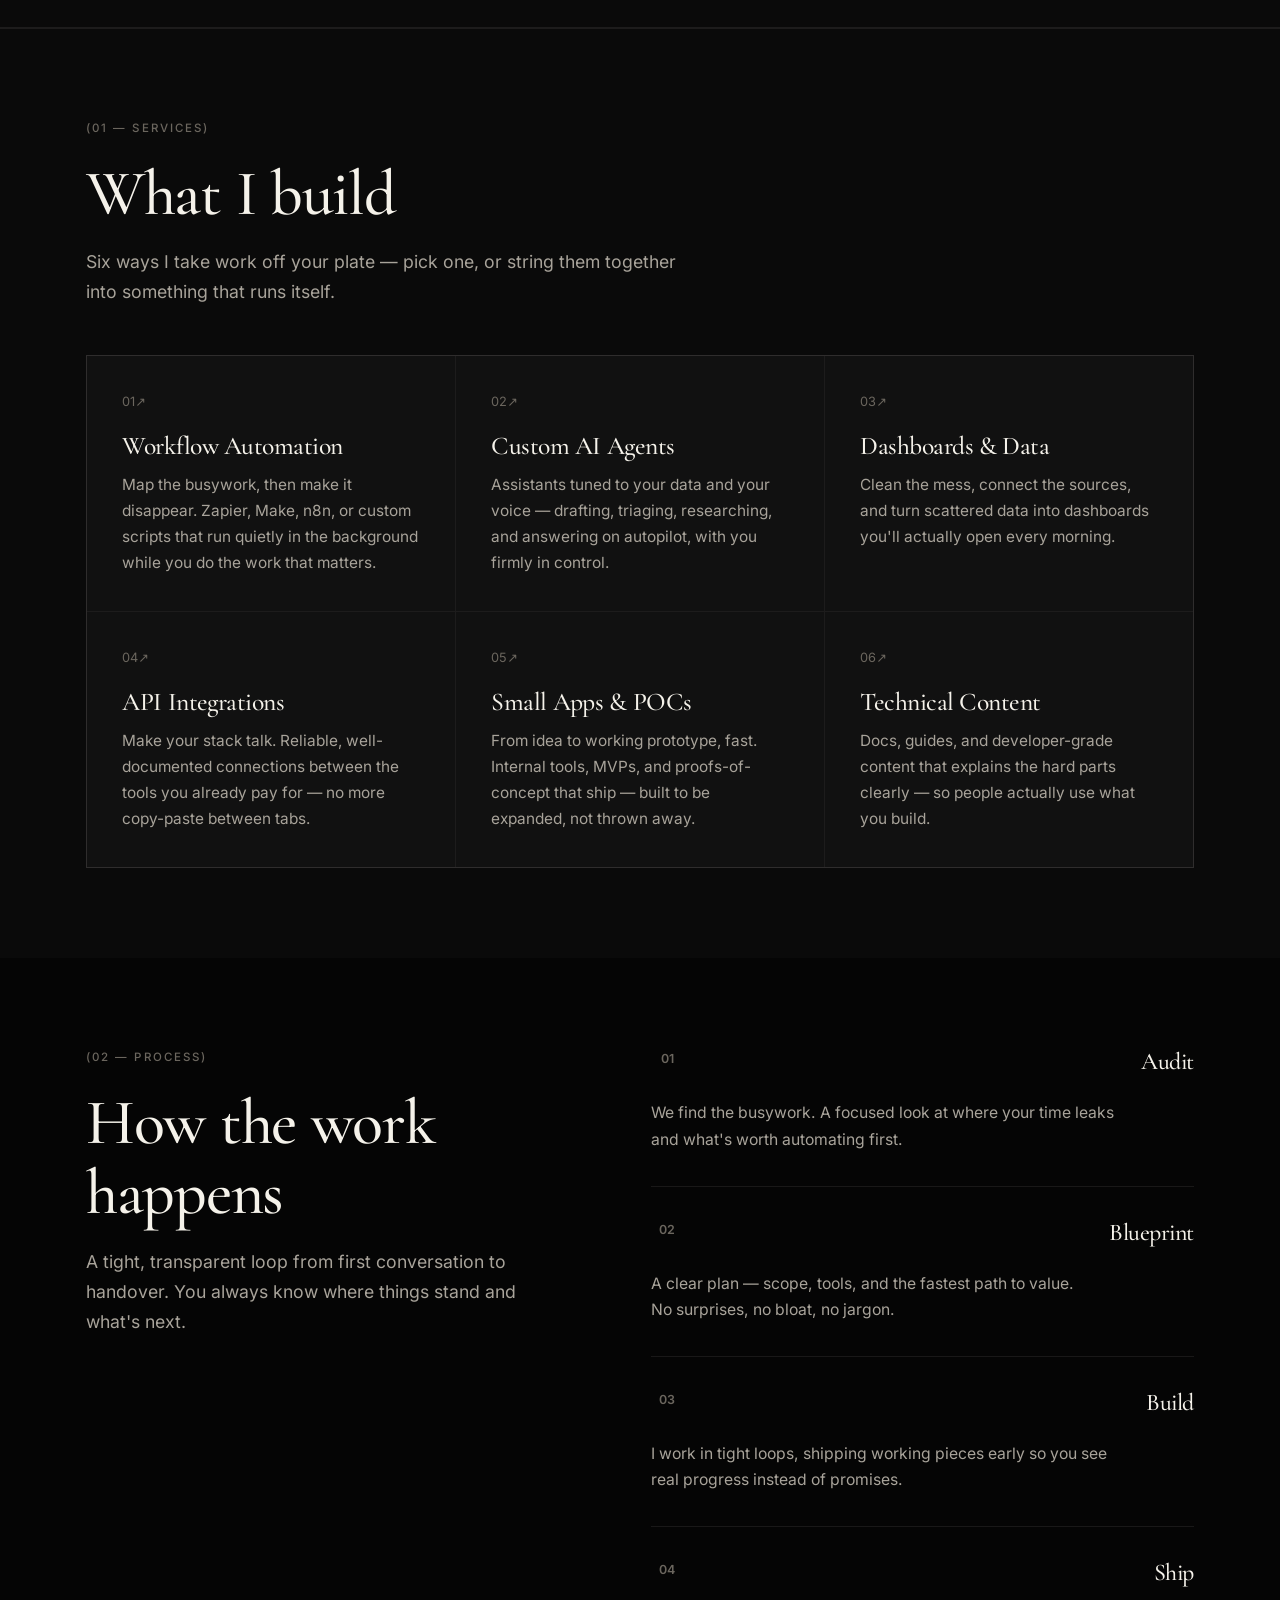
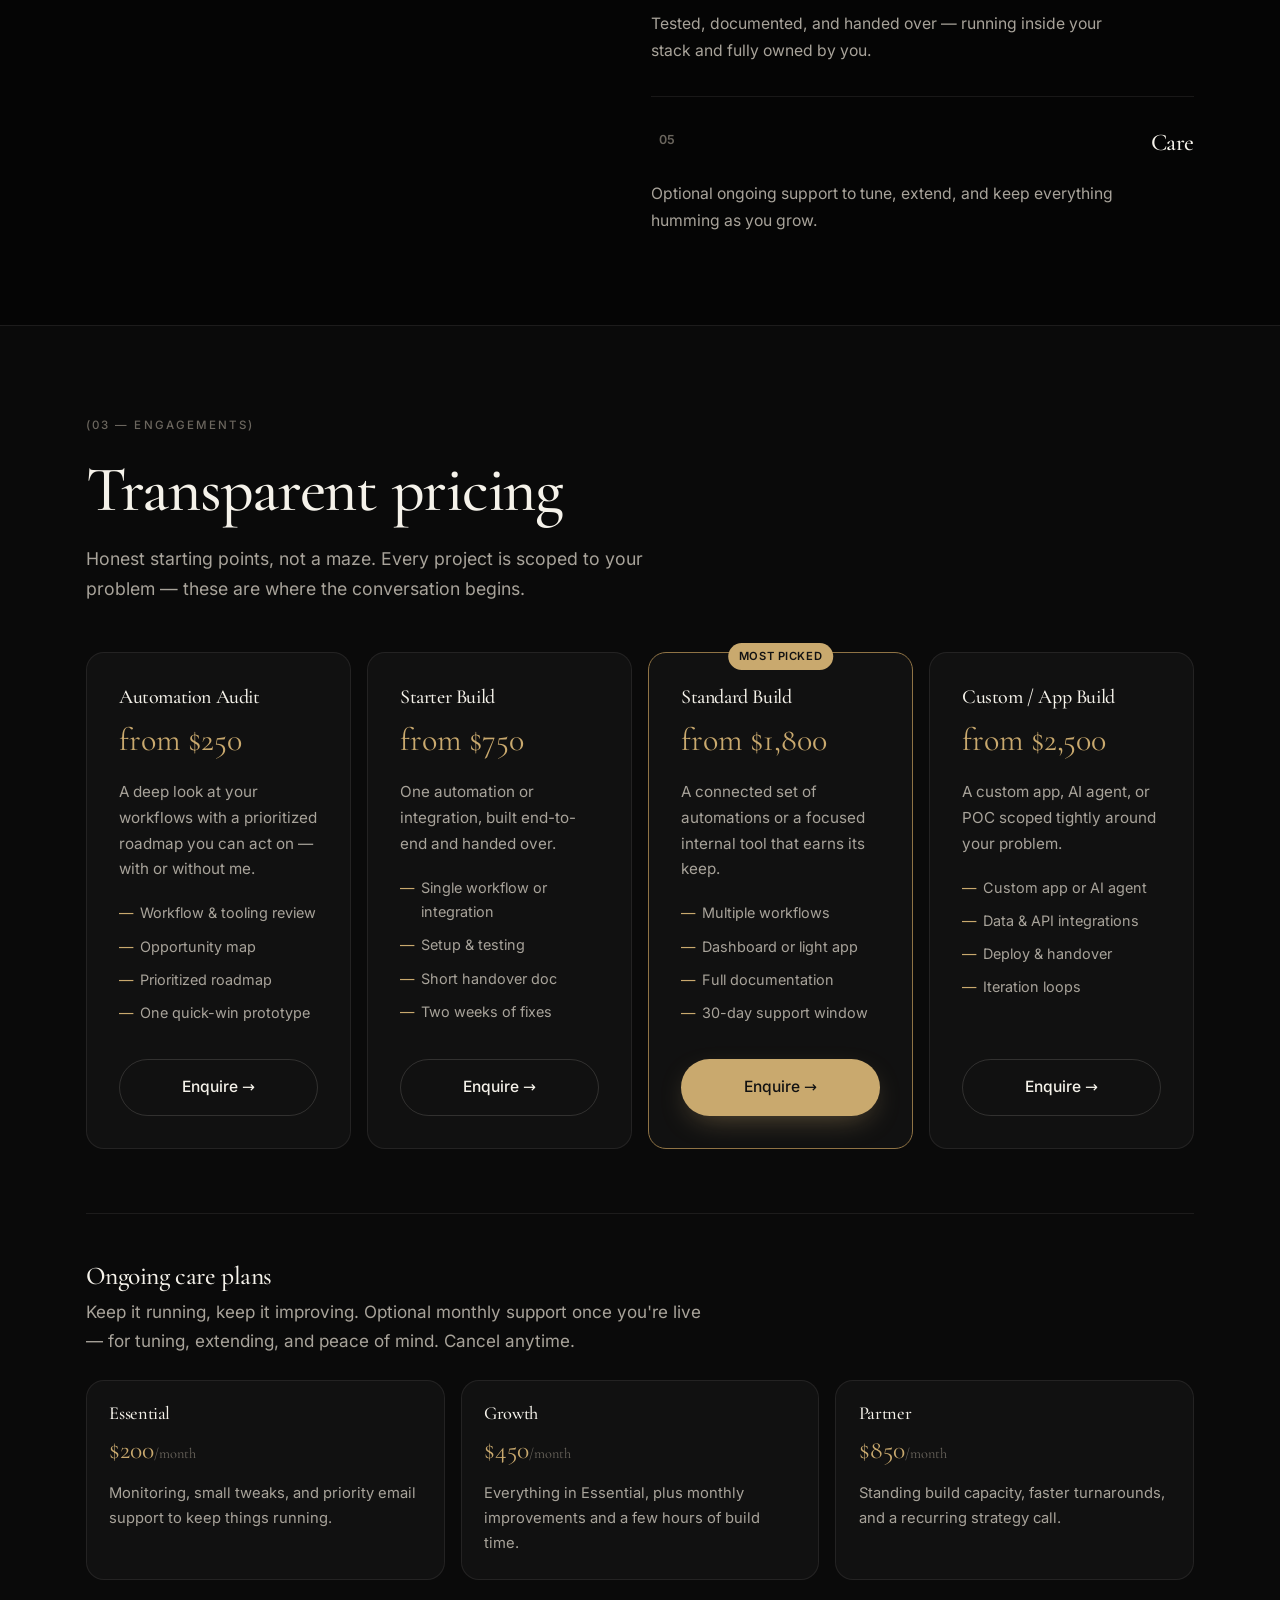
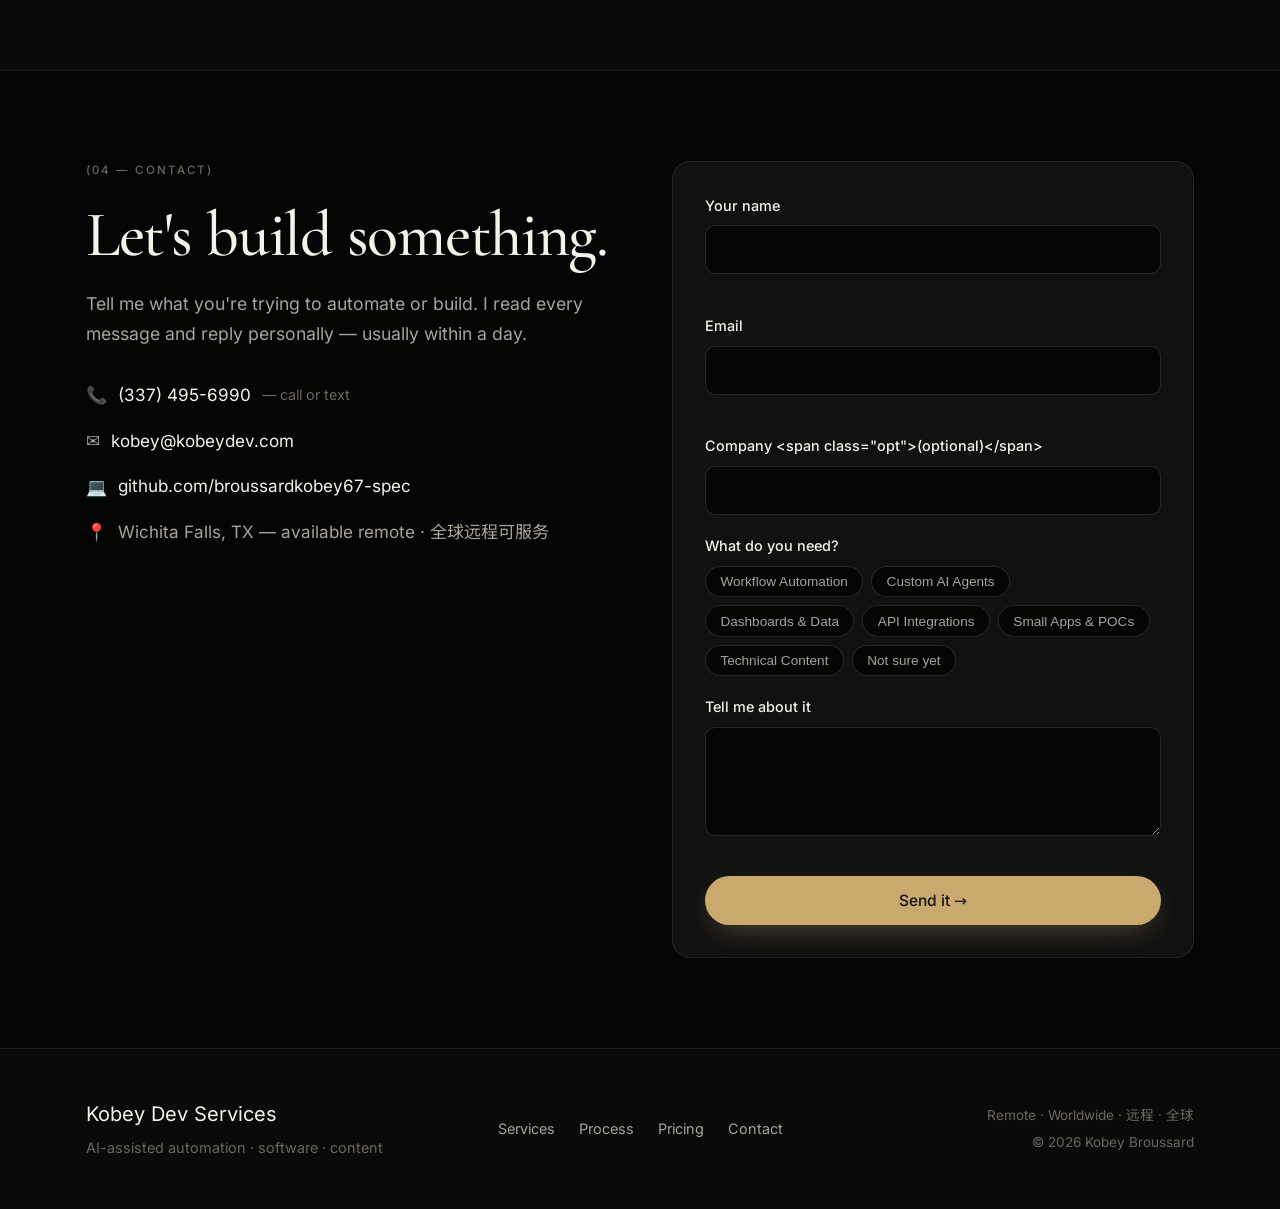
==== commit 85574a6e: "Remove all demos — go demoless ahead of the brand redo - Delete demos/ (4 sub-sites: voltworks, juni" ====
--- a/index.html
+++ b/index.html
@@ -3,6 +3,16 @@
 <head>
   <meta charset="UTF-8" />
   <meta name="viewport" content="width=device-width, initial-scale=1.0" />
+  <script>
+    /* Canonical-domain redirect: send the Firebase default domains to kobeydev.com.
+       Exact host match leaves preview channels (kobeydev--*.web.app) and the apex untouched. */
+    (function () {
+      var h = location.hostname;
+      if (h === "kobeydev.web.app" || h === "kobeydev.firebaseapp.com") {
+        location.replace("https://kobeydev.com" + location.pathname + location.search + location.hash);
+      }
+    })();
+  </script>
   <title>Kobey Dev Services — Automate the busywork. Ship software, fast.</title>
   <meta name="description" content="Kobey Dev Services — AI-assisted automation, custom software, and content operations for small and mid-size businesses. Serving US and Chinese-speaking clients." />
   <meta name="author" content="Kobey Broussard" />
@@ -128,6 +138,7 @@
        automatically only when Chinese is rendered. No external font CDN (China-safe). -->
 
   <link rel="stylesheet" href="css/site.css?v=20260618b" />
+  <link rel="stylesheet" href="css/cursor.css?v=20260619a" />
   <script>document.documentElement.classList.add("js");</script>
 
   <script type="application/ld+json">
@@ -196,7 +207,6 @@
         <span class="brand-name">Kobey Dev Services</span>
       </a>
       <nav id="nav-menu" class="nav-menu" aria-label="Primary">
-        <a href="#work" data-i18n="navWork">Work</a>
         <a href="#services" data-i18n="navServices">Services</a>
         <a href="#process" data-i18n="navProcess">Process</a>
         <a href="#pricing" data-i18n="navPricing">Pricing</a>
@@ -228,7 +238,7 @@
         <p class="hero-lead reveal in" data-i18n="heroLead">I help small and mid-size businesses cut the repetitive work and ship the custom software they actually need — with the craft of a studio, minus the enterprise overhead or price tag.</p>
         <div class="hero-actions reveal in">
           <a class="btn btn-primary" href="#contact" data-i18n="ctaPrimary">Start a project</a>
-          <a class="btn btn-ghost" href="#work" data-i18n="ctaSecondary">Explore the work</a>
+          <a class="btn btn-ghost" href="#services" data-i18n="ctaSecondary">See what I build</a>
         </div>
         <p class="hero-note reveal in" data-i18n="heroNote">Chinese-speaking clients welcome — Chinese communication and docs available.</p>
       </div>
@@ -246,64 +256,6 @@
           <span data-i18n="approachLine5">not quarters.</span>
         </h2>
         <p class="section-body reveal" data-i18n="approachBody">I design the systems, wire the integrations, and put AI to work only where it actually earns its place. Real tools, real handover, real ownership — no theatre, no lock-in.</p>
-      </div>
-    </section>
-
-    <!-- WORK / PROOF -->
-    <section class="section section-work" id="work">
-      <div class="container">
-        <p class="section-label reveal" data-i18n="workLabel">(Proof, not promises)</p>
-        <h2 class="section-title reveal" data-i18n="workTitle">Real sites I've built — click any of them.</h2>
-        <p class="section-subtitle reveal" data-i18n="workSubtitle">Whatever your business is, you're looking at the bar I build to.</p>
-
-        <div class="showcase">
-          <article class="show-card reveal" id="demo-voltworks">
-            <div class="show-media">
-              <img src="assets/demos/voltworks-hero.webp" width="1880" height="837" loading="lazy" decoding="async" alt="VoltWorks Electrical website" />
-            </div>
-            <div class="show-body">
-              <p class="show-tag" data-i18n="demoVoltworksTag">Electrician · Contractor</p>
-              <h3 data-i18n="demoVoltworksTitle">VoltWorks Electrical</h3>
-              <p data-i18n="demoVoltworksDesc">A trade-contractor site that wins jobs: service pages, an instant quote estimator, emergency intake, and project proof.</p>
-              <div class="show-links">
-                <a class="pill pill-live" href="demos/voltworks/" target="_blank" rel="noopener" data-i18n="liveDemo">▶ Live demo</a>
-                <a class="pill" href="https://github.com/git-agent-swarm/kobey-dev-services/tree/main/demos/voltworks" target="_blank" rel="noopener" data-i18n="viewCode">Code</a>
-              </div>
-            </div>
-          </article>
-
-          <article class="show-card reveal" id="demo-juniper">
-            <div class="show-media">
-              <img src="assets/demos/juniper-table-hero.webp" width="1849" height="851" loading="lazy" decoding="async" alt="Juniper Table restaurant website" />
-            </div>
-            <div class="show-body">
-              <p class="show-tag" data-i18n="demoJuniperTag">Restaurant · Café · Food</p>
-              <h3 data-i18n="demoJuniperTitle">Juniper Table</h3>
-              <p data-i18n="demoJuniperDesc">A restaurant site that fills tables: reservations, order-ahead cart, beautiful menu cards, private-dining CTA, hours, and reviews.</p>
-              <div class="show-links">
-                <a class="pill pill-live" href="demos/juniper-table/" target="_blank" rel="noopener" data-i18n="liveDemo">▶ Live demo</a>
-                <a class="pill" href="https://github.com/git-agent-swarm/kobey-dev-services/tree/main/demos/juniper-table" target="_blank" rel="noopener" data-i18n="viewCode">Code</a>
-              </div>
-            </div>
-          </article>
-
-          <article class="show-card reveal" id="demo-leasepilot">
-            <div class="show-media">
-              <img src="assets/demos/leasepilot-device.webp" width="1536" height="1024" loading="lazy" decoding="async" alt="LeasePilot property management dashboard" />
-            </div>
-            <div class="show-body">
-              <p class="show-tag" data-i18n="demoLeaseTag">Property · Real estate</p>
-              <h3 data-i18n="demoLeaseTitle">LeasePilot</h3>
-              <p data-i18n="demoLeaseDesc">An operations dashboard for property managers: maintenance tickets, SLA risk, vendor assignment, rent status, and inspection schedules.</p>
-              <div class="show-links">
-                <a class="pill pill-live" href="demos/leasepilot/" target="_blank" rel="noopener" data-i18n="liveDemo">▶ Live demo</a>
-                <a class="pill" href="https://github.com/git-agent-swarm/kobey-dev-services/tree/main/demos/leasepilot" target="_blank" rel="noopener" data-i18n="viewCode">Code</a>
-              </div>
-            </div>
-          </article>
-        </div>
-
-        <p class="work-more reveal" data-i18n="workMore">And 17+ deeper builds — AI agents, Azure Functions, Auth0, NVIDIA NIM, scrapers, dashboards — on <a href="https://github.com/git-agent-swarm" target="_blank" rel="noopener">my GitHub org</a>.</p>
       </div>
     </section>
 
@@ -550,5 +502,6 @@
 
   <script type="module" src="js/firebase-form.js"></script>
   <script src="js/site.js" defer></script>
+  <script src="js/cursor.js?v=20260619a" defer></script>
 </body>
 </html>
--- a/css/cursor.css
+++ b/css/cursor.css
@@ -0,0 +1,91 @@
+/* ============================================================
+   Kobey Dev Services - signature magnifying-glass cursor.
+   A black magnifier with a see-through gold-glass lens and a
+   gold rim, plus a soft gold "lens glow" that trails the pointer.
+   Shared by the landing page AND every demo (one source of truth).
+   Relative url() resolves against THIS file (/css/), so the same
+   line works from any page depth. China-safe, no external deps.
+   ============================================================ */
+
+@media (hover: hover) and (pointer: fine) {
+  html,
+  body {
+    cursor: url("../assets/cursor-magnifier.svg") 13 13, auto;
+  }
+
+  /* Interactive elements keep the magnifier, falling back to the
+     pointer hand only if the SVG cursor is unsupported. */
+  a,
+  button,
+  [role="button"],
+  .btn,
+  .pill,
+  .need-chip,
+  summary,
+  label,
+  select,
+  input[type="submit"],
+  input[type="button"],
+  input[type="checkbox"],
+  input[type="radio"] {
+    cursor: url("../assets/cursor-magnifier.svg") 13 13, pointer;
+  }
+
+  /* Text entry stays a caret so forms remain comfortable. */
+  input[type="text"],
+  input[type="email"],
+  input[type="tel"],
+  input[type="number"],
+  input[type="search"],
+  input[type="password"],
+  input[type="url"],
+  input:not([type]),
+  textarea {
+    cursor: text;
+  }
+
+  /* The trailing gold lens glow (decorative, injected by cursor.js). */
+  .lux-lens {
+    position: fixed;
+    top: 0;
+    left: 0;
+    width: 46px;
+    height: 46px;
+    margin: -23px 0 0 -23px;
+    border-radius: 50%;
+    pointer-events: none;
+    z-index: 2147483000;
+    opacity: 0;
+    background: radial-gradient(circle at 50% 50%,
+        rgba(232, 199, 138, 0.30),
+        rgba(201, 169, 110, 0.12) 55%,
+        transparent 72%);
+    box-shadow:
+      0 0 0 1px rgba(232, 199, 138, 0.20),
+      0 0 22px 4px rgba(201, 169, 110, 0.22);
+    mix-blend-mode: screen;
+    transition: opacity .25s ease, width .2s ease, height .2s ease,
+      margin .2s ease, background .2s ease;
+    will-change: transform;
+  }
+  .lux-lens.is-visible { opacity: 1; }
+  .lux-lens.is-active {
+    width: 70px;
+    height: 70px;
+    margin: -35px 0 0 -35px;
+    background: radial-gradient(circle at 50% 50%,
+        rgba(232, 199, 138, 0.40),
+        rgba(201, 169, 110, 0.15) 55%,
+        transparent 72%);
+  }
+  .lux-lens.is-down {
+    width: 38px;
+    height: 38px;
+    margin: -19px 0 0 -19px;
+  }
+}
+
+/* Respect reduced-motion: drop the trailing glow entirely. */
+@media (prefers-reduced-motion: reduce) {
+  .lux-lens { display: none !important; }
+}
